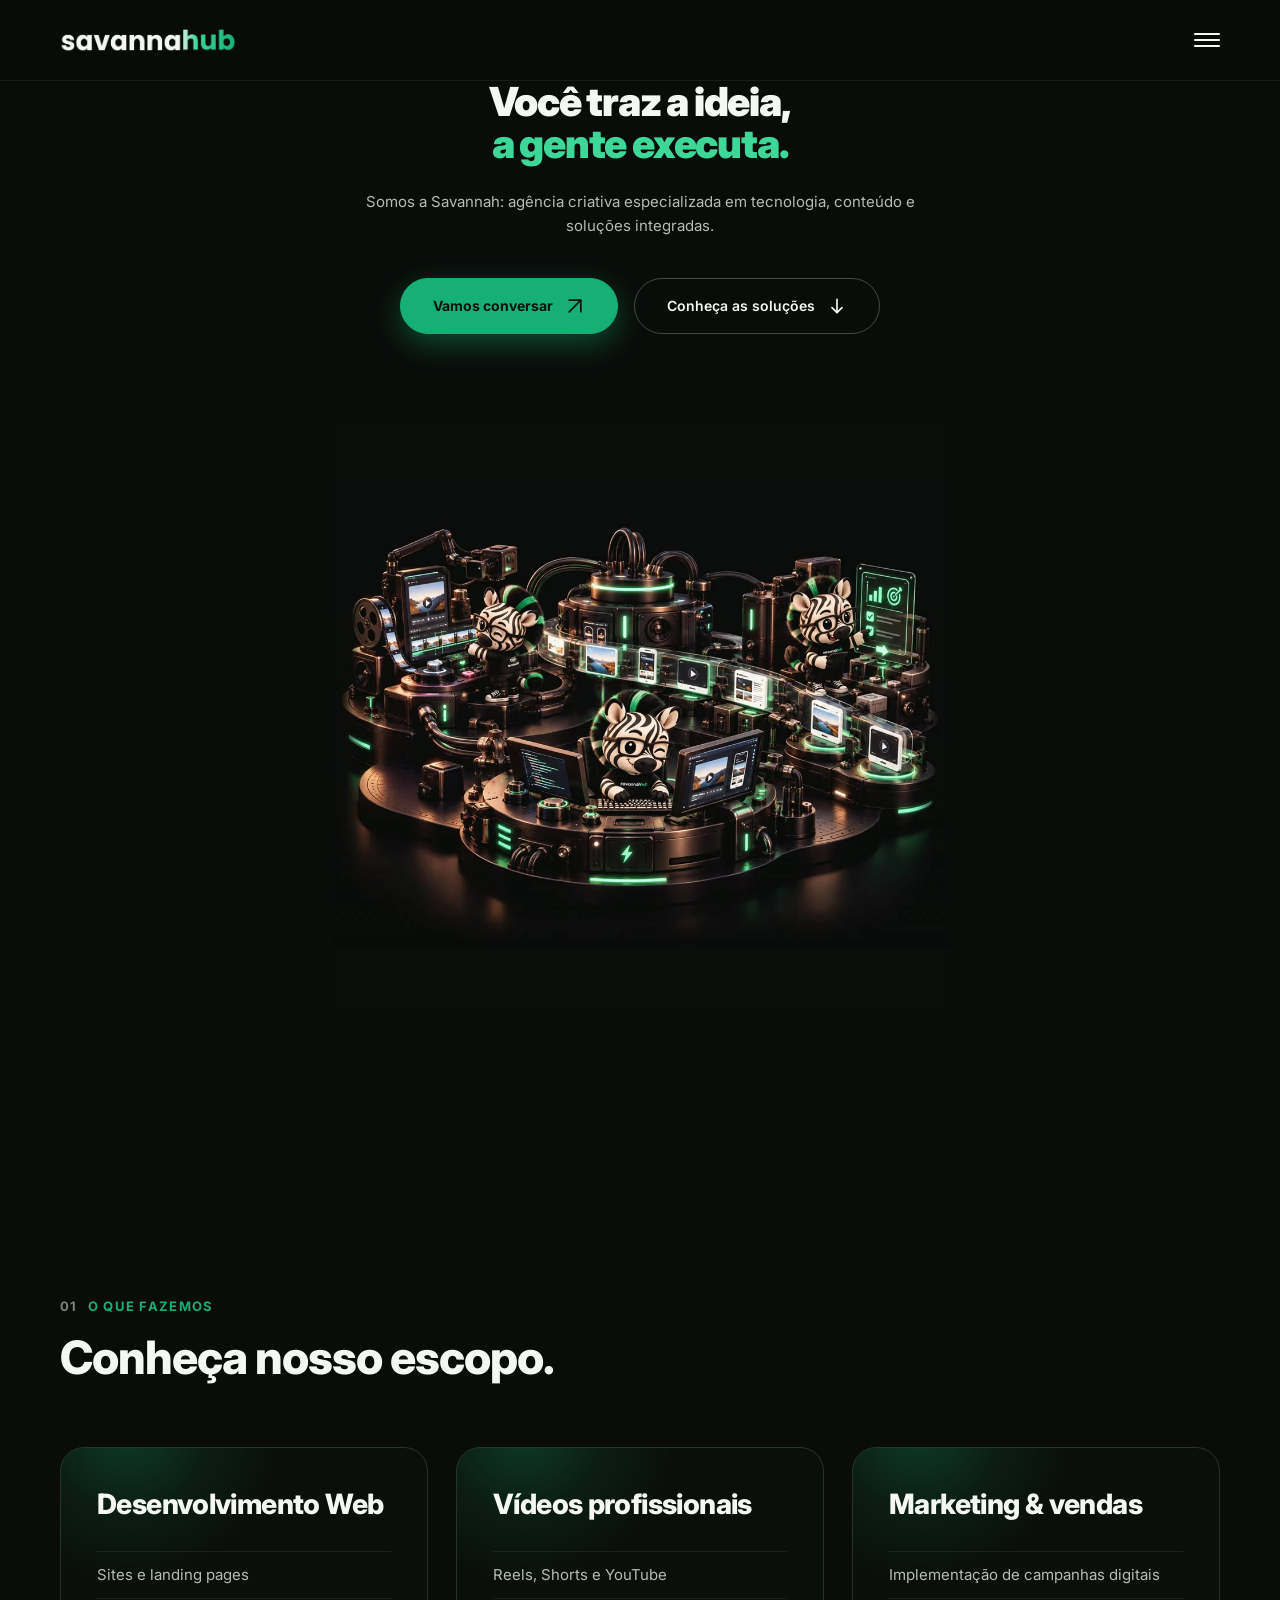
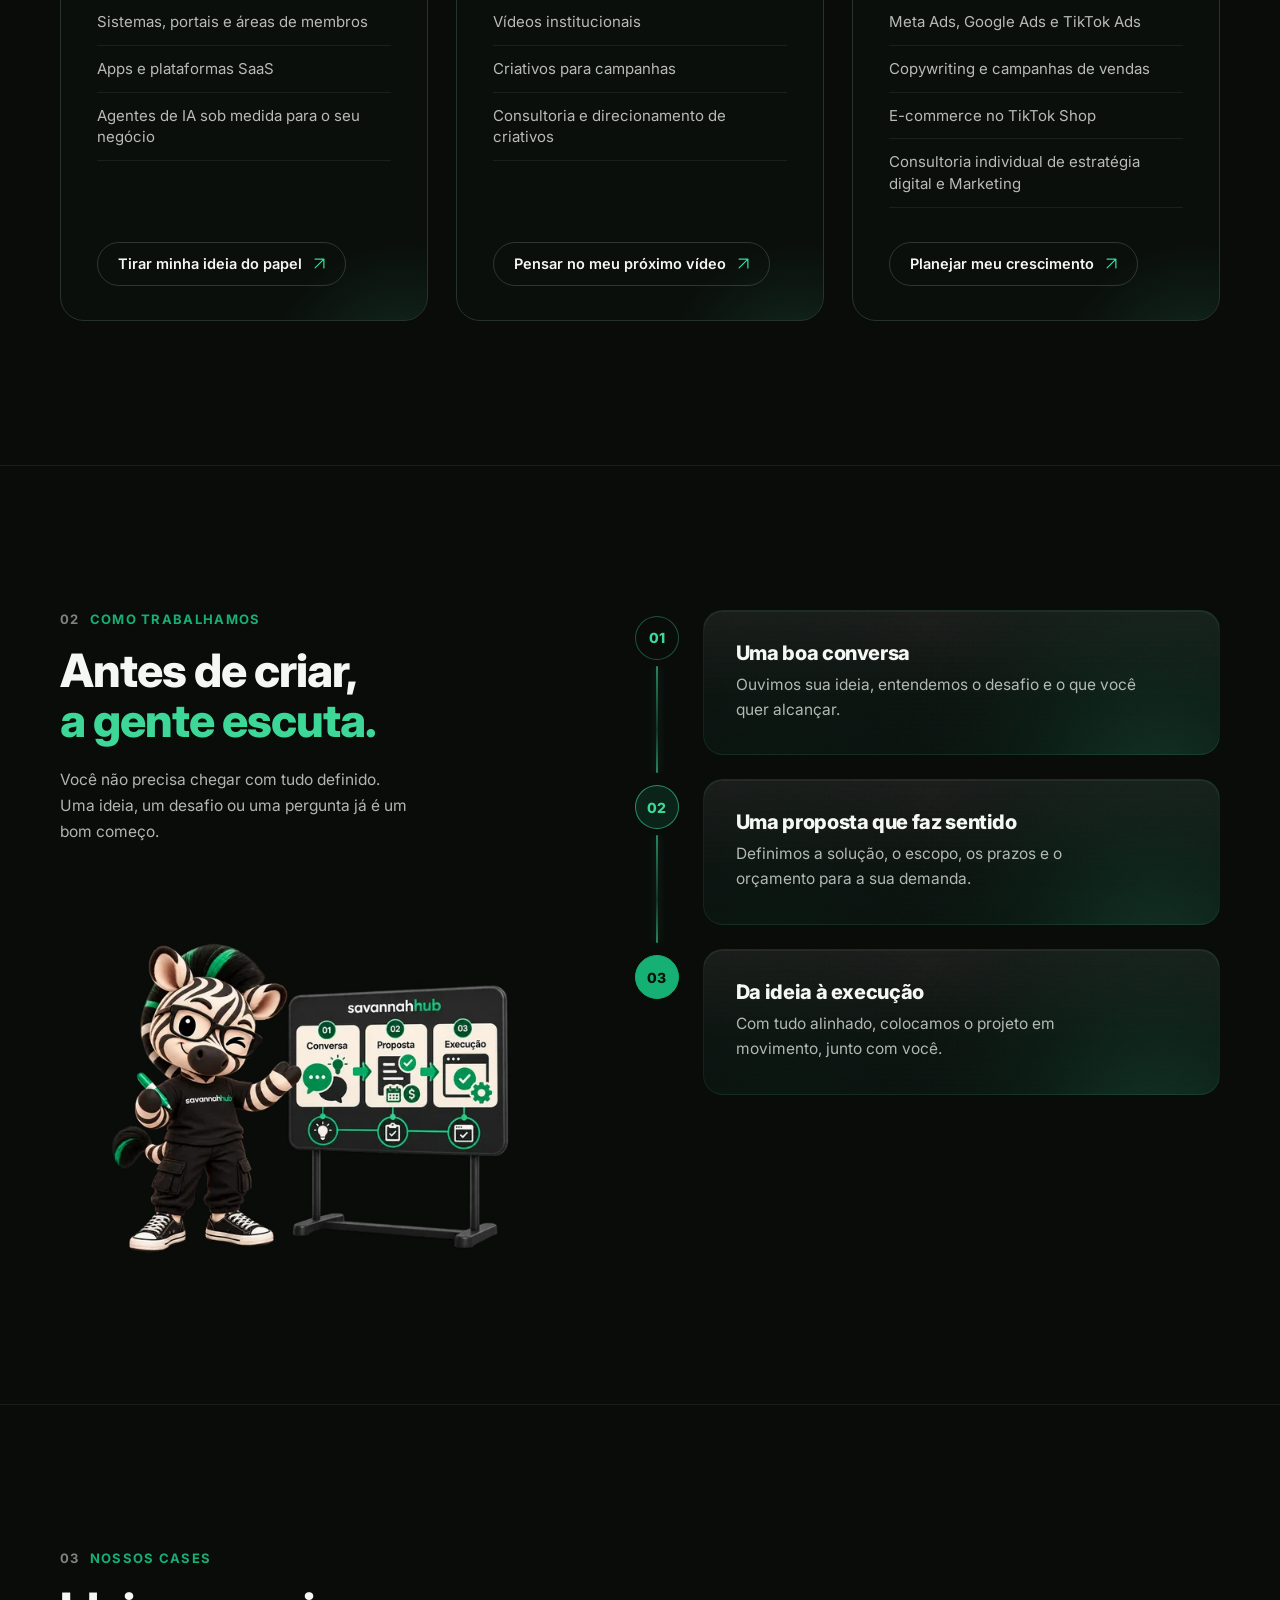
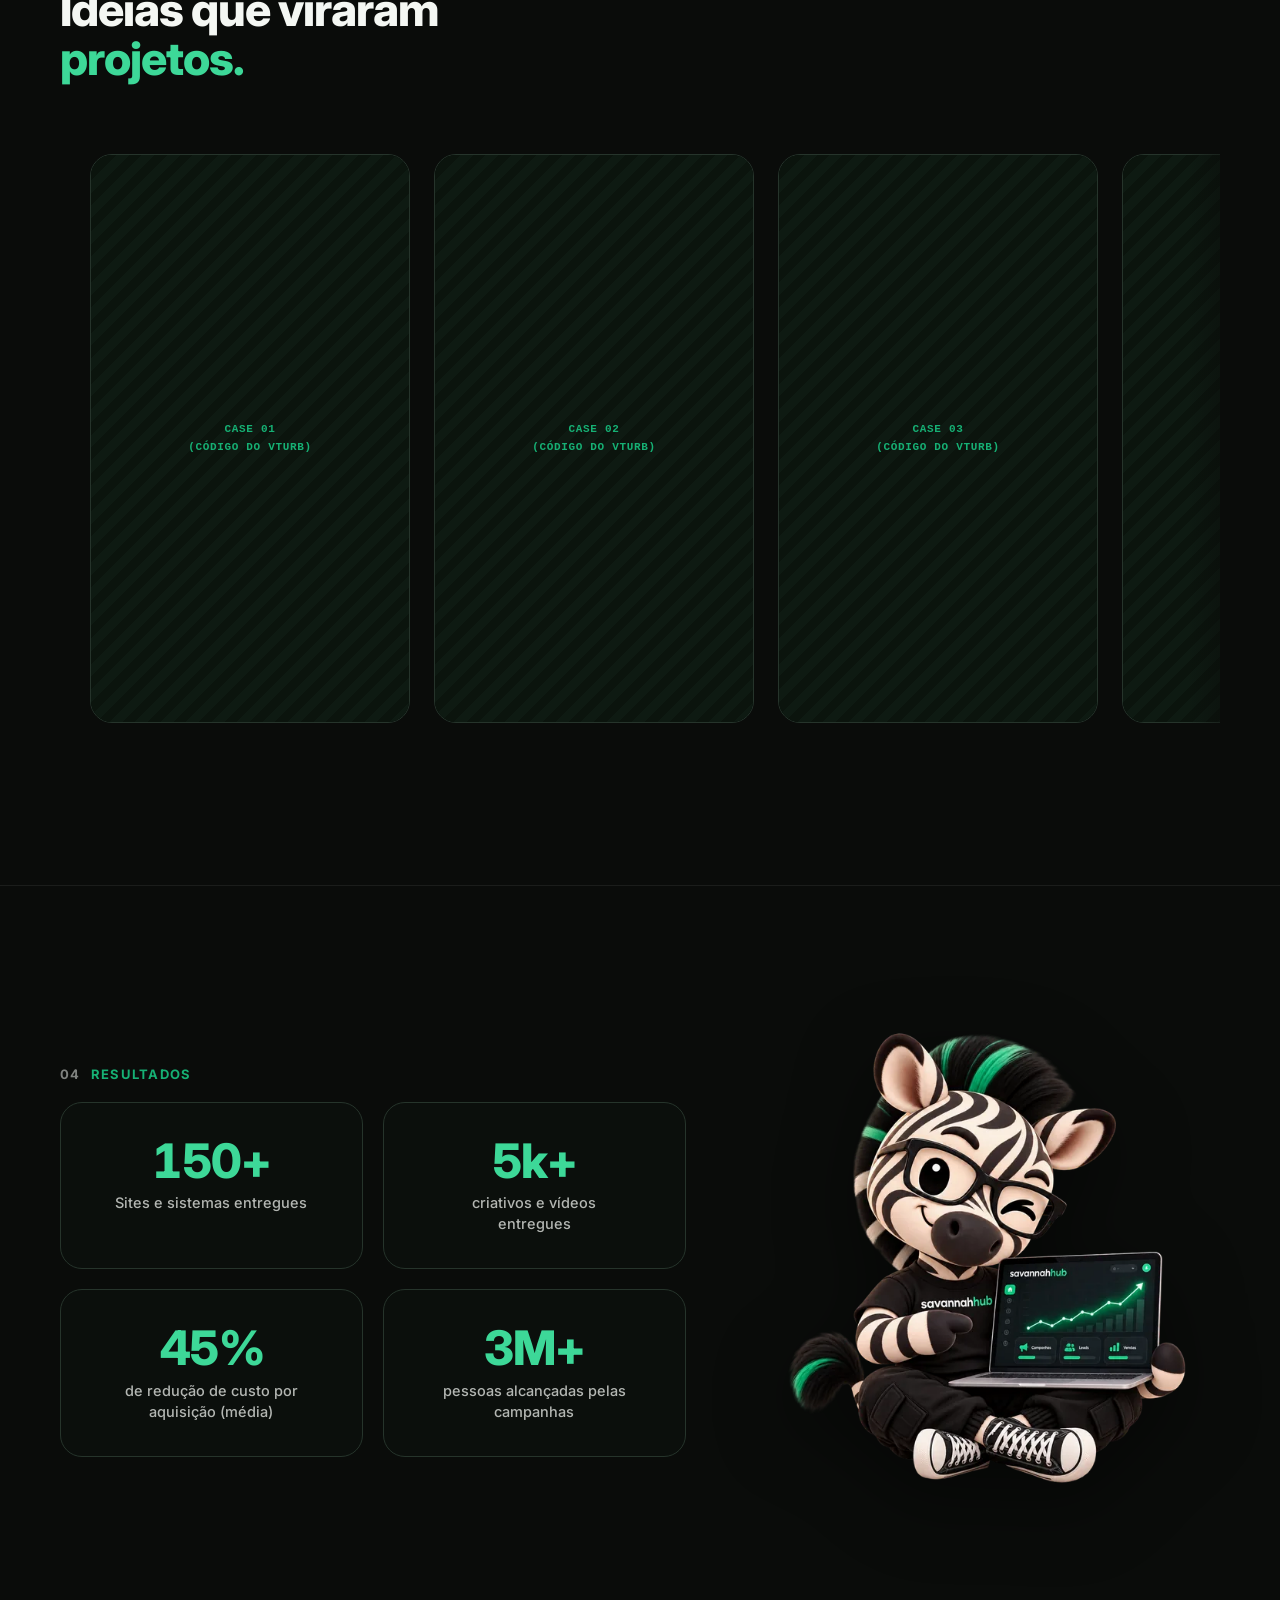
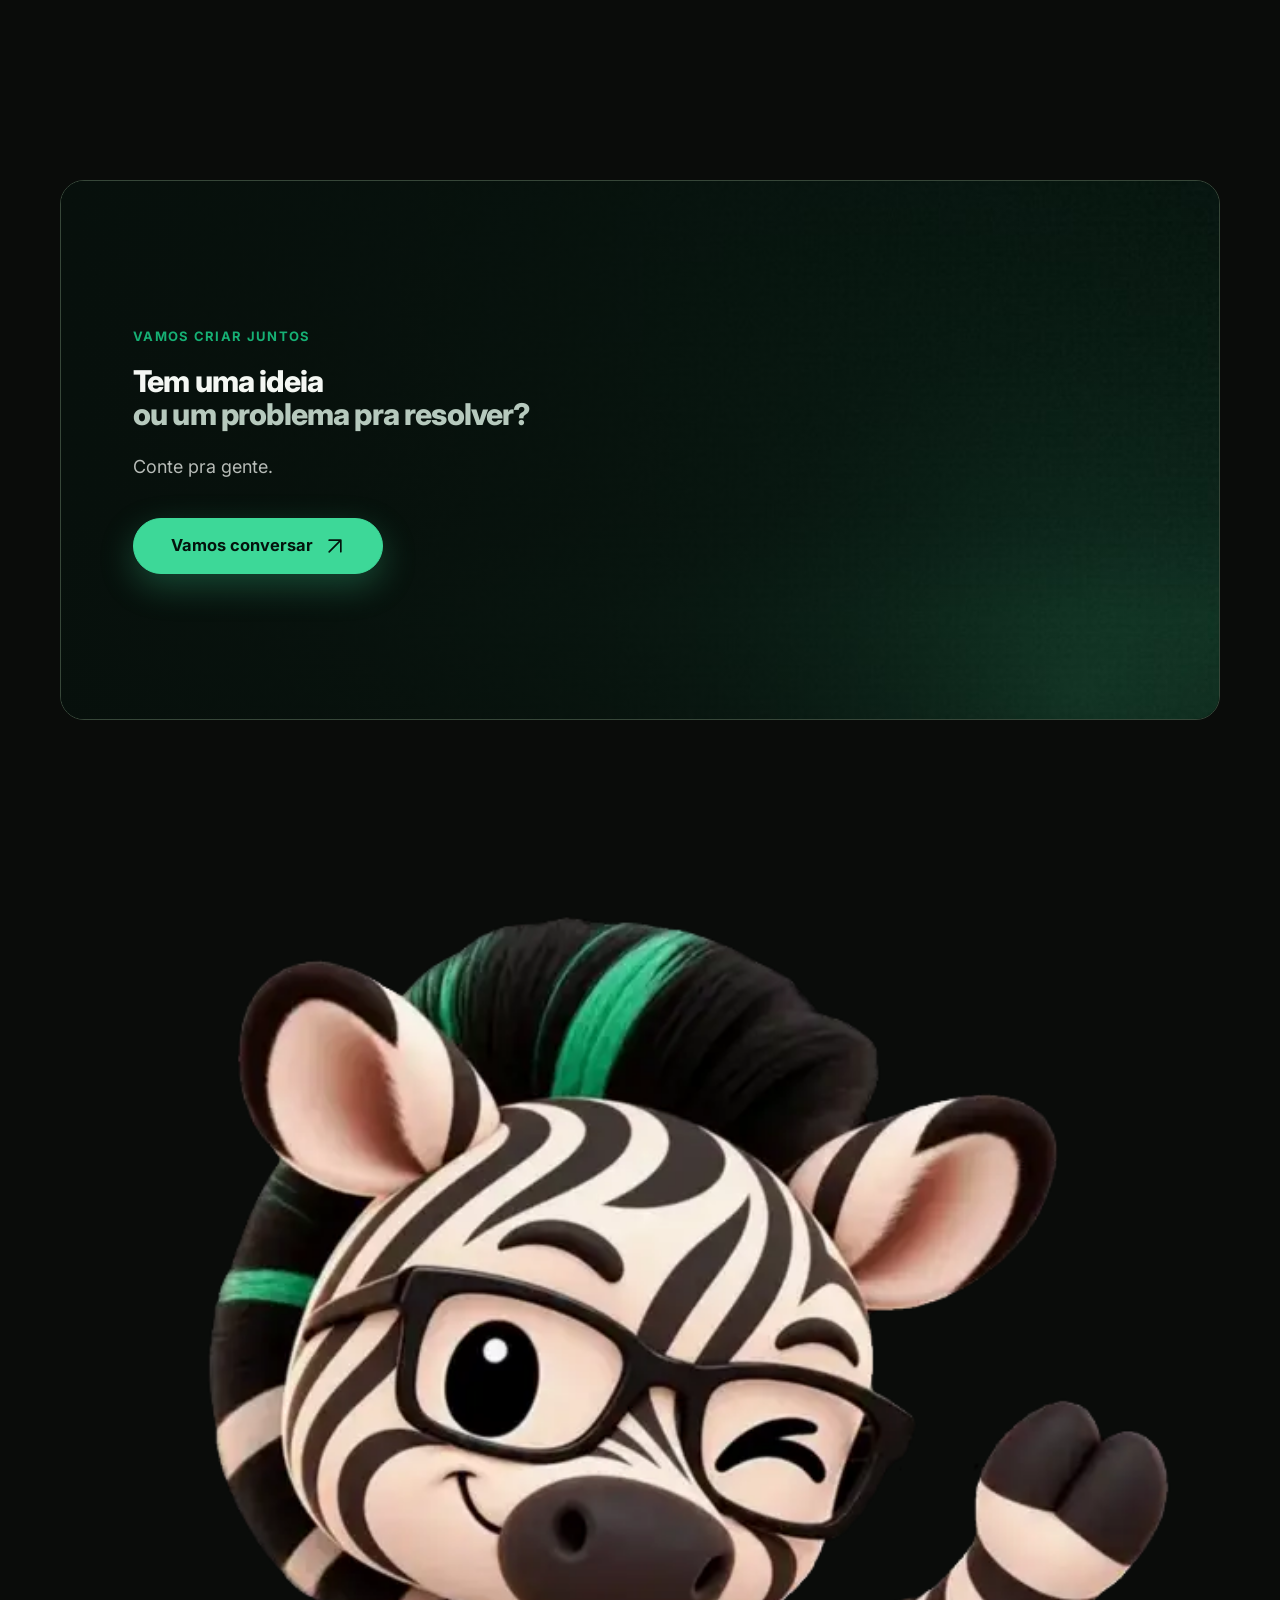
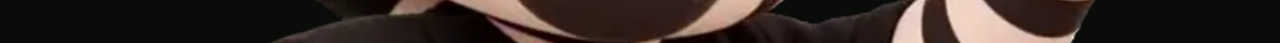
==== index.html @ 0219273f "1st commit" ====
<!doctype html>
<html lang="pt-BR">
  <head>
    <meta charset="UTF-8" />
    <meta name="viewport" content="width=device-width, initial-scale=1" />
    <meta name="theme-color" content="#0a0c0a" />
    <meta name="color-scheme" content="dark" />
    <meta name="description" content="Você traz a ideia, a gente executa. A Savannah Hub é uma agência criativa especializada em tecnologia, conteúdo e soluções integradas: sites, sistemas, SaaS, vídeos profissionais e marketing." />
    <link rel="canonical" href="https://savannah.ag/" />
    <meta property="og:type" content="website" />
    <meta property="og:locale" content="pt_BR" />
    <meta property="og:site_name" content="Savannah Hub" />
    <meta property="og:url" content="https://savannah.ag/" />
    <meta property="og:title" content="Savannah Hub — Tecnologia, Criatividade & Estratégia" />
    <meta property="og:description" content="Você traz a ideia, a gente executa. Sites, sistemas, SaaS, vídeos profissionais e marketing." />
    <meta property="og:image" content="https://savannah.ag/assets/og-share.jpg" />
    <meta property="og:image:width" content="1200" />
    <meta property="og:image:height" content="630" />
    <meta property="og:image:alt" content="Zé, o mascote da Savannah Hub, no estúdio entre telas de código, vídeo e marketing" />
    <meta name="twitter:card" content="summary_large_image" />
    <meta name="twitter:title" content="Savannah Hub — Tecnologia, Criatividade & Estratégia" />
    <meta name="twitter:description" content="Você traz a ideia, a gente executa. Sites, sistemas, SaaS, vídeos profissionais e marketing." />
    <meta name="twitter:image" content="https://savannah.ag/assets/og-share.jpg" />
    <title>Savannah Hub — Tecnologia, Criatividade & Estratégia</title>
    <link rel="icon" type="image/png" sizes="32x32" href="assets/favicon-32.png" />
    <link rel="icon" type="image/svg+xml" href="assets/favicon.svg" />
    <link rel="apple-touch-icon" sizes="180x180" href="assets/apple-touch-icon.png" />
    <link rel="preconnect" href="https://fonts.googleapis.com" />
    <link rel="preconnect" href="https://fonts.gstatic.com" crossorigin />
    <link href="https://fonts.googleapis.com/css2?family=Inter:wght@400;500;600;700;800;900&display=swap" rel="stylesheet" />
    <link rel="stylesheet" href="styles.css" />
    <script src="config.js" defer></script>
    <script src="script.js" defer></script>
    <script type="application/ld+json">
      {
        "@context": "https://schema.org",
        "@type": "Organization",
        "name": "Savannah Hub",
        "url": "https://savannah.ag/",
        "logo": "https://savannah.ag/assets/logo-savannahub.png",
        "image": "https://savannah.ag/assets/og-share.jpg",
        "description": "Agência criativa especializada em tecnologia, conteúdo e soluções integradas: sites, sistemas, SaaS, vídeos profissionais e marketing.",
        "telephone": "+5511958054512",
        "areaServed": "BR",
        "sameAs": ["https://www.instagram.com/hub.savannah/"],
        "contactPoint": {
          "@type": "ContactPoint",
          "contactType": "sales",
          "telephone": "+5511958054512",
          "url": "https://wa.me/5511958054512",
          "availableLanguage": "Portuguese"
        }
      }
    </script>
  </head>
  <body>
    <a class="skip-link" href="#conteudo">Pular para o conteúdo</a>

    <svg class="svg-library" xmlns="http://www.w3.org/2000/svg" aria-hidden="true">
      <symbol id="arrow-up-right" viewBox="0 0 24 24"><path d="M5 19 19 5M5 5h14v14"></path></symbol>
      <symbol id="arrow-right" viewBox="0 0 24 24"><path d="M4 12h16m-6-6 6 6-6 6"></path></symbol>
      <symbol id="arrow-down" viewBox="0 0 24 24"><path d="M12 4v16m-6-6 6 6 6-6"></path></symbol>
    </svg>

    <header class="header" id="inicio">
      <div class="container header-inner">
        <a href="#inicio" class="brand" aria-label="Savannah Hub, início">
          <img src="assets/logo-savannahub.png" width="1597" height="212" alt="Savannah Hub">
        </a>
        <button class="menu-toggle" type="button" aria-expanded="false" aria-controls="menu" aria-label="Abrir menu">
          <span class="menu-toggle-bars" aria-hidden="true"><span></span><span></span><span></span></span>
        </button>
      </div>
      <div class="menu" id="menu">
        <nav class="container menu-nav" aria-label="Navegação principal">
          <div class="menu-panel">
            <a class="menu-link" href="#solucoes">O que fazemos</a>
            <a class="menu-link" href="#processo">Como trabalhamos</a>
            <a class="menu-link" href="#cases">Cases &amp; clientes</a>
            <a class="menu-link" href="#numeros">Resultados</a>
            <a class="menu-link" href="#contato">Contato</a>
          </div>
        </nav>
      </div>
    </header>

    <main id="conteudo" tabindex="-1">
      <section class="hero" aria-labelledby="hero-title">
        <div class="hero-copy">
          <h1 id="hero-title">Você traz a ideia,<br><span>a gente executa.</span></h1>
          <p class="hero-description"><span>Somos a Savannah:</span> agência criativa especializada em tecnologia, conteúdo e soluções integradas.</p>
          <div class="hero-actions">
            <a class="button button-primary" data-whatsapp="" href="https://wa.me/5511958054512?text=Opa!%20Quero%20conversar%20sobre%20uma%20ideia%20ou%20desafio%20para%20o%20meu%20projeto." target="_blank" rel="noopener noreferrer">Vamos conversar <svg class="icon" aria-hidden="true"><use href="#arrow-up-right"></use></svg></a>
            <a class="button button-outline" href="#solucoes">Conheça as soluções <svg class="icon" aria-hidden="true"><use href="#arrow-down"></use></svg></a>
          </div>
        </div>
        <div class="hero-media ze-tech" data-assets="assets/ze-tech/">
          <video autoplay muted loop playsinline preload="none" width="1080" height="1080" poster="assets/ze-tech/poster-mobile.jpg" aria-label="Zé trabalhando com desenvolvimento, edição de vídeos e estratégia comercial no estúdio Savannah Hub"></video>
        </div>
      </section>

      <section class="section section--card" id="solucoes" aria-labelledby="solutions-title">
        <div class="container">
          <div class="section-heading">
            <div>
              <p class="eyebrow section-label"><span>01</span> O que fazemos</p>
              <h2 id="solutions-title">Conheça nosso escopo.</h2>
            </div>
          </div>
          <div class="service-grid">
            <article class="service" aria-labelledby="web-title">
              <div class="service-copy">
                <h3 id="web-title">Desenvolvimento Web</h3>
                <ul class="service-details"><li>Sites e landing pages</li><li>Sistemas, portais e áreas de membros</li><li>Apps e plataformas SaaS</li><li>Agentes de IA sob medida para o seu negócio</li></ul>
                <a class="service-link" data-whatsapp="" data-service="tecnologia" href="https://wa.me/5511958054512?text=Opa!%20Quero%20conversar%20sobre%20um%20site%2C%20sistema%20ou%20SaaS.%20Gostaria%20de%20entender%20as%20possibilidades%20para%20o%20meu%20projeto." target="_blank" rel="noopener noreferrer">Tirar minha ideia do papel <svg class="icon small-icon" aria-hidden="true"><use href="#arrow-up-right"></use></svg></a>
              </div>
            </article>
            <article class="service" aria-labelledby="video-title">
              <div class="service-copy">
                <h3 id="video-title">Vídeos profissionais</h3>
                <ul class="service-details"><li>Reels, Shorts e YouTube</li><li>Vídeos institucionais</li><li>Criativos para campanhas</li><li>Consultoria e direcionamento de criativos</li></ul>
                <a class="service-link" data-whatsapp="" data-service="video" href="https://wa.me/5511958054512?text=Opa!%20Quero%20conversar%20sobre%20um%20projeto%20de%20v%C3%ADdeo.%20Gostaria%20de%20contar%20minha%20ideia%20e%20entender%20as%20possibilidades." target="_blank" rel="noopener noreferrer">Pensar no meu próximo vídeo <svg class="icon small-icon" aria-hidden="true"><use href="#arrow-up-right"></use></svg></a>
              </div>
            </article>
            <article class="service" aria-labelledby="marketing-title">
              <div class="service-copy">
                <h3 id="marketing-title">Marketing &amp; vendas</h3>
                <ul class="service-details"><li>Implementação de campanhas digitais</li><li>Meta Ads, Google Ads e TikTok Ads</li><li>Copywriting e campanhas de vendas</li><li>E-commerce no TikTok Shop</li><li>Consultoria individual de estratégia digital e Marketing</li></ul>
                <a class="service-link" data-whatsapp="" data-service="marketing" href="https://wa.me/5511958054512?text=Opa!%20Quero%20conversar%20sobre%20marketing%20e%20tr%C3%A1fego%20pago%20para%20o%20meu%20projeto.%20Podemos%20pensar%20nos%20pr%C3%B3ximos%20passos%3F" target="_blank" rel="noopener noreferrer">Planejar meu crescimento <svg class="icon small-icon" aria-hidden="true"><use href="#arrow-up-right"></use></svg></a>
              </div>
            </article>
          </div>
        </div>
      </section>

      <section class="section section--line" id="processo" aria-labelledby="process-title">
        <div class="container process">
          <div class="process-intro">
            <p class="eyebrow section-label"><span>02</span> Como trabalhamos</p>
            <h2 id="process-title">Antes de criar,<br><span>a gente escuta.</span></h2>
            <p>Você não precisa chegar com tudo definido. Uma ideia, um desafio ou uma pergunta já é um bom começo.</p>
          </div>
          <ol class="process-list">
            <li>
              <div class="step-rail"><span class="step-number" aria-hidden="true">01</span><span class="step-line" aria-hidden="true"><i class="step-spark"></i></span></div>
              <div class="step-card" data-step="01"><h3>Uma boa conversa</h3><p>Ouvimos sua ideia, entendemos o desafio e o que você quer alcançar.</p></div>
            </li>
            <li>
              <div class="step-rail"><span class="step-number" aria-hidden="true">02</span><span class="step-line" aria-hidden="true"><i class="step-spark"></i></span></div>
              <div class="step-card" data-step="02"><h3>Uma proposta que faz sentido</h3><p>Definimos a solução, o escopo, os prazos e o orçamento para a sua demanda.</p></div>
            </li>
            <li>
              <div class="step-rail"><span class="step-number" aria-hidden="true">03</span></div>
              <div class="step-card" data-step="03"><h3>Da ideia à execução</h3><p>Com tudo alinhado, colocamos o projeto em movimento, junto com você.</p></div>
            </li>
          </ol>
          <div class="process-mascot"><img src="assets/ze-processo.webp" width="600" height="400" alt="Zé, o mascote da Savannah Hub, apresentando os três passos: conversa, proposta e execução" loading="lazy" decoding="async"></div>
        </div>
      </section>

      <section class="section section--line cases" id="cases" aria-labelledby="cases-title">
        <div class="container">
          <div class="section-heading">
            <div>
              <p class="eyebrow section-label"><span>03</span> NOSSOS CASES</p>
              <h2 id="cases-title">Ideias que viraram<br><span>projetos.</span></h2>
            </div>
          </div>
        </div>
        <div class="container cases-viewport">
          <ul class="cases-track" role="list" aria-label="Cases em vídeo">
            <li class="case"><div class="case-media"><div class="case-placeholder">Case 01<br>(código do VTurb)</div></div></li>
            <li class="case"><div class="case-media"><div class="case-placeholder">Case 02<br>(código do VTurb)</div></div></li>
            <li class="case"><div class="case-media"><div class="case-placeholder">Case 03<br>(código do VTurb)</div></div></li>
            <li class="case"><div class="case-media"><div class="case-placeholder">Case 04<br>(código do VTurb)</div></div></li>
            <li class="case"><div class="case-media"><div class="case-placeholder">Case 05<br>(código do VTurb)</div></div></li>
            <li class="case"><div class="case-media"><div class="case-placeholder">Case 06<br>(código do VTurb)</div></div></li>
          </ul>
        </div>
      </section>

      <section class="section section--line" id="numeros" aria-labelledby="numbers-title">
        <div class="container numbers-layout">
          <div class="numbers-copy">
          <p class="eyebrow section-label" id="numbers-title"><span>04</span> RESULTADOS</p>
          <ul class="stats" role="list">
            <li class="stat"><strong class="stat-value">150+</strong><span class="stat-label">Sites e sistemas entregues</span></li><li class="stat"><strong class="stat-value">5k+</strong><span class="stat-label">criativos e vídeos entregues</span></li>
            <li class="stat"><strong class="stat-value">45%</strong><span class="stat-label">de redução de custo por aquisição (média)</span></li>
            <li class="stat"><strong class="stat-value">3M+</strong><span class="stat-label">pessoas alcançadas pelas campanhas</span></li>
          </ul>
          </div>
          <div class="numbers-mascot" aria-hidden="true"><img src="assets/mascote-resultados.webp" width="600" height="600" alt="" loading="lazy" decoding="async"></div>
        </div>
      </section>

      <section class="contact" id="contato" aria-labelledby="contact-title">
        <div class="container">
          <div class="contact-panel">
            <picture class="contact-landscape" aria-hidden="true">
              <source media="(max-width: 759px)" srcset="assets/contact-haze-small.jpg">
              <img src="assets/contact-haze.jpg" width="1600" height="533" alt="" loading="lazy" decoding="async">
            </picture>
            <div class="contact-shade" aria-hidden="true"></div>
            <div class="contact-copy">
              <p class="eyebrow">Vamos criar juntos</p>
              <h2 id="contact-title">Tem uma ideia<br><span>ou um problema pra resolver?</span></h2>
              <p class="contact-intro">Conte pra gente.</p>
              <a class="button button-primary" data-whatsapp="" href="https://wa.me/5511958054512?text=Opa!%20Quero%20conversar%20sobre%20uma%20ideia%20ou%20desafio%20para%20o%20meu%20projeto." target="_blank" rel="noopener noreferrer">Vamos conversar <svg class="icon" aria-hidden="true"><use href="#arrow-up-right"></use></svg></a>
            </div>
          </div>
        </div>
      </section>
    </main>

    <footer class="footer">
      <div class="footer-mascot" aria-hidden="true">
        <picture>
          <source media="(prefers-reduced-motion: reduce) and (min-width: 768px)" srcset="assets/ze-balcao-desktop.webp" width="1440" height="600">
          <source media="(prefers-reduced-motion: reduce)" srcset="assets/ze-balcao-mobile.webp" width="720" height="600">
          <source media="(min-width: 768px)" srcset="assets/ze-balcao-desktop-animado.webp" width="1440" height="600">
          <img src="assets/ze-balcao-mobile-animado.webp" width="720" height="600" alt="" loading="lazy" decoding="async">
        </picture>
      </div>

      <div class="footer-top">
        <div>
          <a href="#inicio" class="brand footer-brand" aria-label="Savannah Hub, voltar ao início"><img src="assets/logo-savannahub-preta.svg" width="1510" height="180" alt="Savannah Hub" loading="lazy"></a>
          <p>Boas ideias merecem acontecer.</p>
        </div>
        <a class="back-to-top" href="#inicio">Voltar ao topo <svg class="icon small-icon" aria-hidden="true"><use href="#arrow-up-right"></use></svg></a>
      </div>
      <div class="footer-bottom"><small>© <span id="year">2026</span> Savannah Hub</small></div>
    </footer>

    <div class="mobile-contact" aria-hidden="true"><a class="button button-primary" data-whatsapp="" href="https://wa.me/5511958054512?text=Opa!%20Quero%20conversar%20sobre%20uma%20ideia%20ou%20desafio%20para%20o%20meu%20projeto." target="_blank" rel="noopener noreferrer" tabindex="-1">Vamos conversar <svg class="icon" aria-hidden="true"><use href="#arrow-up-right"></use></svg></a></div>
  </body>
</html>
---- styles.css ----
/* Savannah Hub — sistema mobile-first.
   3 níveis de espaço: entre seções (--sec) › entre blocos (--gap-head) › dentro dos cards (--pad-card).
   Tipografia fluida (clamp) para escalar sem saltos. */
:root{color-scheme:dark;
  --bg:#0A0C0A;--card:#0B0F0C;--green:#16B074;--mint:#3DD898;--deep:#0B6A46;--ink:#04130C;--white:#F4F7F3;
  --t86:rgba(244,247,243,.86);--t74:rgba(244,247,243,.74);--t72:rgba(244,247,243,.72);--t50:rgba(244,247,243,.5);
  --line:rgba(244,247,243,.07);--border:#26342b;
  --font:'Inter',system-ui,-apple-system,sans-serif;
  --gutter:22px;--sec:88px;--gap-head:44px;--pad-card:30px 26px 28px;
  --fs-h2:clamp(29px,1.9vw + 22px,46px);
  --fs-h3:clamp(22px,.4vw + 20px,25px)}
*{box-sizing:border-box}
html{scroll-behavior:smooth;-webkit-text-size-adjust:100%}
body{margin:0;background:var(--bg);color:var(--white);font:400 16px/1.65 var(--font);-webkit-font-smoothing:antialiased;text-rendering:optimizeLegibility}
a{color:inherit;text-decoration:none;-webkit-tap-highlight-color:transparent}
a:focus-visible{outline:2px solid var(--mint);outline-offset:4px;border-radius:999px}
img{display:block;max-width:100%;height:auto}
svg{display:block}
h1,h2,h3,p{margin:0}
h1,h2,h3{text-wrap:balance}
p{text-wrap:pretty}
main:focus{outline:0}
section[id]{scroll-margin-top:84px}
::selection{background:var(--mint);color:var(--ink)}
.container{width:100%;max-width:1240px;margin-inline:auto;padding-inline:var(--gutter)}
.svg-library{position:absolute;width:0;height:0;overflow:hidden;pointer-events:none}
.icon{width:18px;height:18px;fill:none;stroke:currentColor;stroke-width:2;stroke-linecap:round;stroke-linejoin:round;flex-shrink:0}
.small-icon{width:16px;height:16px}
/* Link de pular — fora da tela até receber foco pelo teclado */
.skip-link{position:fixed;top:12px;left:12px;z-index:30;padding:12px 20px;border-radius:999px;background:var(--green);color:var(--ink);font-weight:700;transform:translateY(-200%)}
.skip-link:focus{transform:translateY(0)}

@keyframes savSpark{0%{top:0;opacity:0}4%{opacity:1}30%{opacity:1}34%{top:100%;opacity:0}100%{top:100%;opacity:0}}
@keyframes savRing{0%{box-shadow:0 0 0 0 rgba(61,216,152,.55),0 8px 22px rgba(22,176,116,.35)}70%,100%{box-shadow:0 0 0 14px rgba(61,216,152,0),0 8px 22px rgba(22,176,116,.35)}}
@keyframes savDriftA{0%,100%{transform:translate3d(-14%,-10%,0) scale(1)}50%{transform:translate3d(34%,26%,0) scale(1.22)}}
@keyframes savDriftB{0%,100%{transform:translate3d(12%,16%,0) scale(1.08)}50%{transform:translate3d(-30%,-24%,0) scale(.86)}}

/* Botões — pílula */
.button{display:inline-flex;align-items:center;justify-content:center;gap:11px;min-height:54px;padding:15px 26px;border:1.5px solid transparent;border-radius:999px;font-size:16px;font-weight:700;line-height:1.2;transition:transform .2s,background .2s,border-color .2s,box-shadow .2s,color .2s}
.button .icon{transition:transform .2s}
.button:hover .icon{transform:translate(2px,-2px)}
.button-primary{background:var(--green);border-color:var(--green);color:var(--ink);box-shadow:0 10px 30px rgba(22,176,116,.38)}
.button-primary:hover{background:var(--mint);border-color:var(--mint);transform:translateY(-2px);box-shadow:0 14px 40px rgba(22,176,116,.5)}
.button-outline{background:transparent;border-color:rgba(244,247,243,.25);color:var(--white);font-weight:600}
.button-outline:hover{border-color:rgba(61,216,152,.6);background:rgba(22,176,116,.08);transform:translateY(-2px)}

/* Eyebrow */
.eyebrow{display:flex;align-items:center;gap:10px;color:var(--green);font-size:12.5px;font-weight:700;letter-spacing:.1em;text-transform:uppercase;line-height:1.4}
.section-label{margin-bottom:16px}
.section-label>span{color:var(--t50)}

/* Header — logo + menu hambúrguer (todas as telas) */
.header{position:sticky;top:0;z-index:20;background:rgba(10,12,10,.82);border-bottom:1px solid var(--line);backdrop-filter:blur(16px);-webkit-backdrop-filter:blur(16px);transition:background .3s}
.header.is-open{background:rgba(10,12,10,.97)}
.header-inner{display:flex;align-items:center;justify-content:space-between;gap:12px;min-height:64px;padding-block:12px}
.brand{display:block;width:132px;flex-shrink:0}
.menu-toggle{display:grid;place-items:center;width:44px;height:44px;margin-right:-9px;padding:0;background:none;border:0;border-radius:12px;color:var(--white);cursor:pointer;transition:background .2s}
.menu-toggle:hover{background:rgba(244,247,243,.06)}
.menu-toggle:focus-visible{outline:2px solid var(--mint);outline-offset:2px}
.menu-toggle-bars{position:relative;display:block;width:26px;height:20px}
.menu-toggle-bars span{position:absolute;left:0;width:26px;height:2px;border-radius:2px;background:currentColor;transition:transform .3s ease,opacity .2s ease,top .3s ease}
.menu-toggle-bars span:nth-child(1){top:3px}
.menu-toggle-bars span:nth-child(2){top:9px}
.menu-toggle-bars span:nth-child(3){top:15px}
.header.is-open .menu-toggle-bars span:nth-child(1){top:9px;transform:rotate(45deg)}
.header.is-open .menu-toggle-bars span:nth-child(2){opacity:0}
.header.is-open .menu-toggle-bars span:nth-child(3){top:9px;transform:rotate(-45deg)}
.menu{display:grid;grid-template-rows:0fr;opacity:0;visibility:hidden;transition:grid-template-rows .35s ease,opacity .3s ease,visibility 0s .35s}
.header.is-open .menu{grid-template-rows:1fr;opacity:1;visibility:visible;transition:grid-template-rows .35s ease,opacity .3s ease,visibility 0s}
.menu-nav{min-height:0;overflow:hidden}
.menu-panel{display:flex;flex-direction:column;padding:4px 0 20px}
.menu-link{display:flex;align-items:center;min-height:52px;padding:0 2px;color:var(--t86);font-size:16px;font-weight:500;transition:color .2s}
.menu-link+.menu-link{border-top:1px solid rgba(244,247,243,.07)}
.menu-link:hover{color:var(--mint)}

/* Hero — o primeiro acontecimento: no celular o vídeo do Zé abre a página (1:1); no desktop ele vem abaixo do texto (16:9) */
.hero{position:relative;isolation:isolate;overflow:hidden;display:flex;flex-direction:column;align-items:center;padding:0 var(--gutter) 96px;text-align:center}
.hero-media{order:-1;position:relative;width:calc(100% + 2 * var(--gutter));margin:0 calc(-1 * var(--gutter)) 36px;aspect-ratio:1;background:var(--bg);overflow:hidden;line-height:0}
.hero-media video{display:block;width:100%;height:100%;object-fit:contain;background:var(--bg)}
.hero-media:after{content:"";position:absolute;inset:0;pointer-events:none;background:linear-gradient(to right,var(--bg),transparent 4%,transparent 96%,var(--bg)),linear-gradient(to bottom,var(--bg),transparent 4%,transparent 96%,var(--bg))}
.hero-copy{position:relative;width:100%;max-width:880px;margin-inline:auto}
/* Título: 40px a partir de 390px de largura; abaixo disso encolhe para não quebrar em 3 linhas */
h1{font-size:clamp(28px,16.67vw - 25px,40px);font-weight:900;line-height:1.06;letter-spacing:-.028em;margin-bottom:20px}
h1 span{color:var(--mint)}
.hero-description{font-size:15px;line-height:1.6;color:var(--t74);max-width:36ch;margin-inline:20px}
.hero-actions{display:flex;flex-direction:column;gap:12px;margin-top:32px;padding-inline:5px}
.hero-actions .button{width:100%;font-size:14px}

/* Seções */
.section{padding-block:var(--sec)}
.section--card{background:var(--bg)}
.section--line{border-top:1px solid var(--line)}
.section-heading{margin-bottom:var(--gap-head)}
h2{font-size:var(--fs-h2);font-weight:800;line-height:1.12;letter-spacing:-.022em}
h2 span{color:var(--mint)}

/* Cards de serviço — enxutos: título, lista com fios, ação em pílula */
.service-grid{display:grid;grid-template-columns:1fr;gap:20px}
.service{position:relative;isolation:isolate;overflow:hidden;display:flex;flex-direction:column;min-width:0;background:var(--card);border:1px solid var(--border);border-radius:22px;transition:border-color .3s,transform .3s}
/* Fundo vivo dos cards: duas luzes suaves em verde deslizam bem devagar atrás do conteúdo (só transform — leve na GPU; cada card com fase diferente) */
.service:before,.service:after{content:"";position:absolute;z-index:-1;pointer-events:none;border-radius:50%;aspect-ratio:1;will-change:transform}
.service:before{top:-38%;left:-26%;width:88%;background:radial-gradient(circle,rgba(22,176,116,.28),rgba(22,176,116,.09) 36%,transparent 68%);animation:savDriftA 22s ease-in-out infinite}
.service:after{right:-32%;bottom:-42%;width:78%;background:radial-gradient(circle,rgba(61,216,152,.18),rgba(61,216,152,.06) 38%,transparent 68%);animation:savDriftB 27s ease-in-out infinite}
.service:nth-child(2):before{animation-delay:-8s}.service:nth-child(2):after{animation-delay:-13s}
.service:nth-child(3):before{animation-delay:-15s}.service:nth-child(3):after{animation-delay:-21s}
.service:hover{border-color:#476553;transform:translateY(-4px)}
.service-copy{display:flex;flex-direction:column;flex:1;padding:var(--pad-card)}
h3{font-size:var(--fs-h3);font-weight:800;letter-spacing:-.022em;line-height:1.2}
.service-copy h3{font-size:28px}
.service-details{list-style:none;display:flex;flex-direction:column;padding:0;margin:28px 0 32px}
.service-details li{padding:11px 0;border-top:1px solid var(--line);font-size:14.5px;line-height:1.45;color:var(--t74)}
.service-details li:last-child{border-bottom:1px solid var(--line)}
.service-link{display:inline-flex;align-items:center;gap:10px;align-self:flex-start;margin-top:auto;min-height:42px;padding:9px 16px 9px 18px;border:1px solid rgba(244,247,243,.16);border-radius:999px;color:var(--white);font-size:14px;font-weight:600;line-height:1.2;transition:border-color .2s,background .2s}
.service-link .icon{width:15px;height:15px;color:var(--mint);transition:transform .2s}
.service-link:hover{border-color:rgba(61,216,152,.55);background:rgba(22,176,116,.08)}
.service-link:hover .icon{transform:translate(2px,-2px)}

/* Processo — intro + trilha */
.process{display:grid;grid-template-columns:1fr;gap:48px;align-items:start}
.process-intro>p:not(.eyebrow){font-size:15.54px;line-height:1.65;color:var(--t72);margin-top:20px;max-width:40ch}
/* Zé apresentando os 3 passos — no celular fecha a seção, depois dos passos; no desktop fica sob a intro, na coluna da esquerda */
.process-mascot{width:min(100%,420px);margin:0 auto}
.process-mascot img{display:block;width:100%;height:auto}
.process-list{list-style:none;margin:0;padding:0;display:flex;flex-direction:column}
.process-list li{display:grid;grid-template-columns:44px minmax(0,1fr);column-gap:18px;align-items:start;padding-bottom:20px}
.process-list li:last-child{padding-bottom:0}
.step-rail{position:relative;align-self:stretch;padding-top:6px}
.step-number{position:relative;z-index:1;display:grid;place-items:center;width:44px;height:44px;border-radius:50%;background:var(--bg);border:1px solid rgba(61,216,152,.35);color:var(--mint);font-size:14px;font-weight:800;letter-spacing:.02em;transition:background .3s,border-color .3s}
.process-list li:nth-child(2) .step-number{background:rgba(22,176,116,.14);border-color:rgba(61,216,152,.6)}
.process-list li:last-child .step-number{background:var(--green);border-color:var(--green);color:var(--ink);animation:savRing 2.8s ease-out infinite}
.step-line{position:absolute;left:21px;top:56px;bottom:-14px;width:2px;border-radius:2px;background:linear-gradient(180deg,rgba(61,216,152,.6),rgba(61,216,152,.2) 60%,rgba(61,216,152,.6));box-shadow:0 0 10px rgba(61,216,152,.3)}
.step-spark{position:absolute;left:-3px;top:0;width:8px;height:8px;margin-top:-4px;border-radius:50%;background:var(--mint);box-shadow:0 0 12px 2px rgba(61,216,152,.9);opacity:0;animation:savSpark 4.2s cubic-bezier(.4,0,.2,1) infinite}
.process-list li:nth-child(2) .step-spark{animation-delay:1.4s}
.step-card{position:relative;overflow:hidden;background:url(assets/step-haze.webp) center/cover no-repeat,linear-gradient(180deg,rgba(244,247,243,.03),rgba(244,247,243,.01));border:1px solid rgba(61,216,152,.1);box-shadow:inset 0 1px 0 rgba(244,247,243,.06);border-radius:18px;padding:26px 24px 28px;transition:border-color .3s,transform .3s,background-color .3s}
.process-list li:hover .step-card{border-color:rgba(61,216,152,.35);transform:translateX(4px);background-color:rgba(22,176,116,.06)}
.process-list li:hover .step-number{border-color:var(--mint);background:rgba(22,176,116,.18)}
.process-list li:last-child:hover .step-number{background:var(--mint)}
.process-list h3{font-size:18.5px;position:relative;letter-spacing:-.018em}
.process-list p{font-size:15px;line-height:1.6;color:var(--t72);margin-top:8px;position:relative;max-width:40ch}

/* Cases & clientes — carrossel de reels (VTurb) */
.cases-viewport{position:relative}
.cases-viewport:before,.cases-viewport:after{content:"";position:absolute;top:0;bottom:0;z-index:1;width:28px;pointer-events:none}
.cases-viewport:before{left:0;background:linear-gradient(90deg,var(--bg),transparent)}
.cases-viewport:after{right:0;background:linear-gradient(270deg,var(--bg),transparent)}
.cases-track{list-style:none;margin:0;padding:6px var(--gutter) 14px;display:flex;gap:14px;overflow-x:auto;overscroll-behavior-x:contain;scrollbar-width:none;-webkit-overflow-scrolling:touch;cursor:grab}
.cases-track::-webkit-scrollbar{display:none}
.cases-track:active{cursor:grabbing}
.cases-track.is-dragging{-webkit-user-select:none;user-select:none}
.case{position:relative;flex:none;width:min(78vw,300px);aspect-ratio:9/16;overflow:hidden;border-radius:20px;background:var(--card);border:1px solid var(--border);transition:border-color .3s,transform .3s}
.case:hover{border-color:#476553;transform:translateY(-4px)}
.case-media{position:absolute;inset:0;background:#07100c}
.case-media iframe,.case-media video{display:block;width:100%;height:100%;border:0}
.case-placeholder{position:absolute;inset:0;display:grid;place-items:center;padding:24px;text-align:center;font:600 11px/1.6 ui-monospace,SFMono-Regular,Menlo,monospace;letter-spacing:.06em;text-transform:uppercase;color:var(--green);background:repeating-linear-gradient(135deg,#0e1a12 0 9px,#0b140d 9px 18px)}

/* Resultados — números em grade 2×2 + mascote */
.numbers-layout{display:grid;grid-template-columns:1fr;gap:36px;align-items:end}
.stats{list-style:none;margin:0;padding:0;display:grid;grid-template-columns:repeat(2,minmax(0,1fr));gap:12px}
.stat{display:flex;flex-direction:column;align-items:center;gap:8px;text-align:center;padding:24px 14px;background:var(--card);border:1px solid var(--border);border-radius:20px;transition:border-color .3s,transform .3s}
.stat:hover{border-color:#476553;transform:translateY(-4px)}
.stat-value{font-size:clamp(32px,2vw + 22px,56px);font-weight:800;line-height:1;letter-spacing:-.03em;color:var(--mint);font-variant-numeric:tabular-nums}
.stat-label{font-size:13px;font-weight:500;line-height:1.45;color:var(--t72);max-width:22ch}
.numbers-mascot{justify-self:center;width:min(78%,340px)}
.numbers-mascot img{display:block;width:100%;height:auto;filter:drop-shadow(0 24px 40px rgba(0,0,0,.45))}

/* Contato — painel com borda e paisagem abstrata */
.contact{padding-block:var(--sec) calc(var(--sec) - 24px)}
.contact-panel{position:relative;isolation:isolate;overflow:hidden;display:flex;align-items:center;border:1px solid #374739;border-radius:20px;background:#07100c}
.contact-landscape{position:absolute;z-index:-3;inset:0;pointer-events:none}
.contact-landscape img{width:100%;height:100%;object-fit:cover;object-position:65% bottom}
.contact-shade{position:absolute;z-index:-2;inset:0;pointer-events:none;background:linear-gradient(180deg,rgba(7,17,12,.97) 0%,rgba(9,19,11,.92) 48%,rgba(10,19,12,.6) 76%,rgba(10,19,12,.18) 100%)}
.contact-copy{position:relative;width:100%;max-width:620px;padding:44px 28px 48px;text-align:left}
.contact .eyebrow{margin-bottom:20px}
.contact h2{font-size:30px;font-weight:800;line-height:1.1;letter-spacing:-.028em}
.contact h2 span{color:#b6c9bd}
.contact-intro{font-size:17px;line-height:1.6;color:var(--t74);margin-top:22px;max-width:34ch}
.contact .button-primary{margin-top:32px;width:100%;min-height:56px;font-size:16.5px;background:var(--mint);border-color:var(--mint);box-shadow:0 12px 34px rgba(61,216,152,.28)}
.contact .button-primary:hover{background:#6ee3af;border-color:#6ee3af}

/* Rodapé — o Zé espia por cima do balcão (imagem de ponta a ponta, fundo escuro atrás dele) sobre o bege claro do rodapé */
.footer{background:#F1EFEF;color:var(--ink);padding:0 var(--gutter) 40px}
.footer-mascot{margin:0 calc(-1 * var(--gutter));background:var(--bg);padding-top:24px;line-height:0}
.footer-mascot picture,.footer-mascot img{display:block;width:100%;height:auto}
.footer-top{max-width:1240px;margin-inline:auto;padding-top:30px;display:flex;flex-direction:column;align-items:flex-start;gap:24px}
.footer-brand{width:136px}
.footer p{font-size:14px;line-height:1.6;color:rgba(4,19,12,.62);margin-top:14px}
.back-to-top{display:inline-flex;align-items:center;gap:9px;min-height:44px;font-size:14px;font-weight:600;color:rgba(4,19,12,.72);transition:color .2s}
.back-to-top .icon{transition:transform .2s}
.back-to-top:hover{color:var(--deep)}
.back-to-top:hover .icon{transform:translate(2px,-2px)}
.footer-bottom{max-width:1240px;margin:40px auto 0;padding-top:24px;border-top:1px solid rgba(4,19,12,.1);font-size:13px;color:rgba(4,19,12,.62)}
.footer small{font-size:inherit}

/* Atalho fixo (só celular) */
.mobile-contact{position:fixed;z-index:15;bottom:0;left:0;right:0;visibility:hidden;transform:translateY(120%);padding:12px var(--gutter) max(12px,env(safe-area-inset-bottom));border-top:1px solid rgba(244,247,243,.08);background:rgba(10,12,10,.92);backdrop-filter:blur(14px);-webkit-backdrop-filter:blur(14px);transition:transform .25s,visibility .25s}
.mobile-contact .button{width:100%}
.mobile-contact.is-visible{visibility:visible;transform:translateY(0)}

/* ——— Escala para cima ——— */
@media(max-width:339px){.brand{width:112px}}
@media(min-width:480px){
  :root{--gutter:26px}
  .brand{width:146px}
  .hero-description{max-width:440px;margin-inline:auto;padding-inline:20px}
}
@media(min-width:600px){
  .mobile-contact{display:none}
  .hero-actions{flex-direction:row;justify-content:center;flex-wrap:wrap;gap:16px;margin-top:40px}
  .hero-actions .button{width:auto}
  .contact .button-primary{width:auto;min-width:250px;padding-inline:34px}
}
@media(min-width:640px){
  .service-grid{grid-template-columns:repeat(2,minmax(0,1fr));gap:24px}
  .service:last-child{grid-column:1/-1}
  .service:last-child .service-details{max-width:52ch}
  .stats{gap:16px}
}
@media(min-width:700px){
  :root{--gutter:32px;--sec:120px;--gap-head:56px;--pad-card:36px 32px 32px}
  .icon{width:20px;height:20px}
  .button{gap:12px;min-height:56px;padding:16px 32px;font-size:17px}
  section[id]{scroll-margin-top:96px}
  .header-inner{gap:24px;min-height:80px;padding-block:16px}
  .brand{width:164px}
  .menu{position:absolute;top:100%;left:0;right:0;grid-template-rows:1fr;transform:translateY(-8px);transition:opacity .25s ease,transform .25s ease,visibility 0s .25s}
  .header.is-open .menu{transform:none;transition:opacity .25s ease,transform .25s ease,visibility 0s}
  .menu-nav{display:flex;justify-content:flex-end;padding-block:10px;overflow:visible}
  .menu-panel{width:320px;padding:8px 20px 20px;background:rgba(10,12,10,.96);border:1px solid var(--border);border-radius:20px;box-shadow:0 24px 60px rgba(0,0,0,.5);backdrop-filter:blur(16px);-webkit-backdrop-filter:blur(16px)}
  .menu-link{min-height:50px}
  .eyebrow{font-size:13px}
  .section-label{margin-bottom:18px}
  .hero{padding-block:0 120px}
  .hero-media{order:0;width:min(100%,1100px);margin:64px auto 0;aspect-ratio:16/9}
  h1{line-height:1.04;letter-spacing:-.03em;margin-bottom:26px}
  .hero-description{max-width:620px;padding-inline:0}
  h2{line-height:1.08}
  .service{border-radius:24px}
  .service-details{margin:30px 0 34px}
  .service-details li{font-size:15px;padding:12px 0}
  .service-link{font-size:14.5px;min-height:44px;padding:10px 18px 10px 20px}
  .process{gap:64px}
  .process-intro>p:not(.eyebrow){margin-top:22px}
  .process-list li{column-gap:24px;padding-bottom:24px}
  .step-line{bottom:-18px}
  .step-card{border-radius:20px;padding:30px 32px 32px}
  .process-list h3{font-size:20px}
  .process-list p{font-size:15.5px}
  .cases-viewport:before,.cases-viewport:after{width:72px}
  .cases-track{gap:20px;padding-bottom:18px}
  .case{width:300px;border-radius:22px}
  .stat{padding:34px 24px;border-radius:22px}
  .stat-label{font-size:14.5px}
  .contact-panel{min-height:480px;border-radius:24px}
  .contact-landscape img{object-position:67% center}
  .contact-shade{background:linear-gradient(90deg,rgba(7,16,12,.96) 0%,rgba(7,17,12,.8) 46%,rgba(9,23,12,.04) 100%)}
  .contact-copy{padding:64px 56px 68px;max-width:760px}
  .contact-intro{font-size:18px}
  .contact .button-primary{margin-top:36px}
  .footer{padding:0 var(--gutter) 48px}
  .footer-mascot{padding-top:40px}
  .footer-top{flex-direction:row;flex-wrap:wrap;align-items:center;justify-content:space-between;gap:24px 48px}
  .footer-brand{width:156px}
  .footer-bottom{margin-top:48px}
}
@media(min-width:900px){
  .section-heading{display:flex;justify-content:space-between;align-items:flex-end;gap:48px}
  .process{grid-template-columns:minmax(0,.9fr) minmax(0,1.1fr);gap:40px 72px}
  .process-intro{grid-column:1;grid-row:1}
  .process-list{grid-column:2;grid-row:1/span 2}
  .process-mascot{grid-column:1;grid-row:2;width:100%;max-width:480px;margin:0}
  .numbers-layout{grid-template-columns:minmax(0,1.15fr) minmax(0,.85fr);gap:48px;align-items:center}
  .numbers-mascot{width:100%;max-width:440px;justify-self:end}
}
@media(min-width:1024px){
  :root{--gutter:40px;--sec:144px;--gap-head:64px;--pad-card:40px 36px 34px}
  .brand{width:176px}
  .hero{padding-block:0 128px}
  .hero-media{margin-top:72px}
  .service-grid{grid-template-columns:repeat(3,minmax(0,1fr));gap:28px}
  .service:last-child{grid-column:auto}
  .service:last-child .service-details{max-width:none}
  .process{gap:96px}
  .stats{gap:20px}
  .numbers-layout{gap:72px}
  .numbers-mascot{max-width:480px}
  .cases-track{gap:24px}
  .case{width:320px}
  .contact-panel{min-height:540px}
  .contact-copy{padding:80px 72px;max-width:780px}
}
@media(prefers-reduced-motion:reduce){
  html{scroll-behavior:auto}
  *,*:before,*:after{animation:none!important;transition:none!important}
  .service:hover,.stat:hover,.case:hover,.process-list li:hover .step-card,.button:hover,.button:hover .icon,.service-link:hover .icon,.back-to-top:hover .icon{transform:none}
  .step-spark{display:none}
}
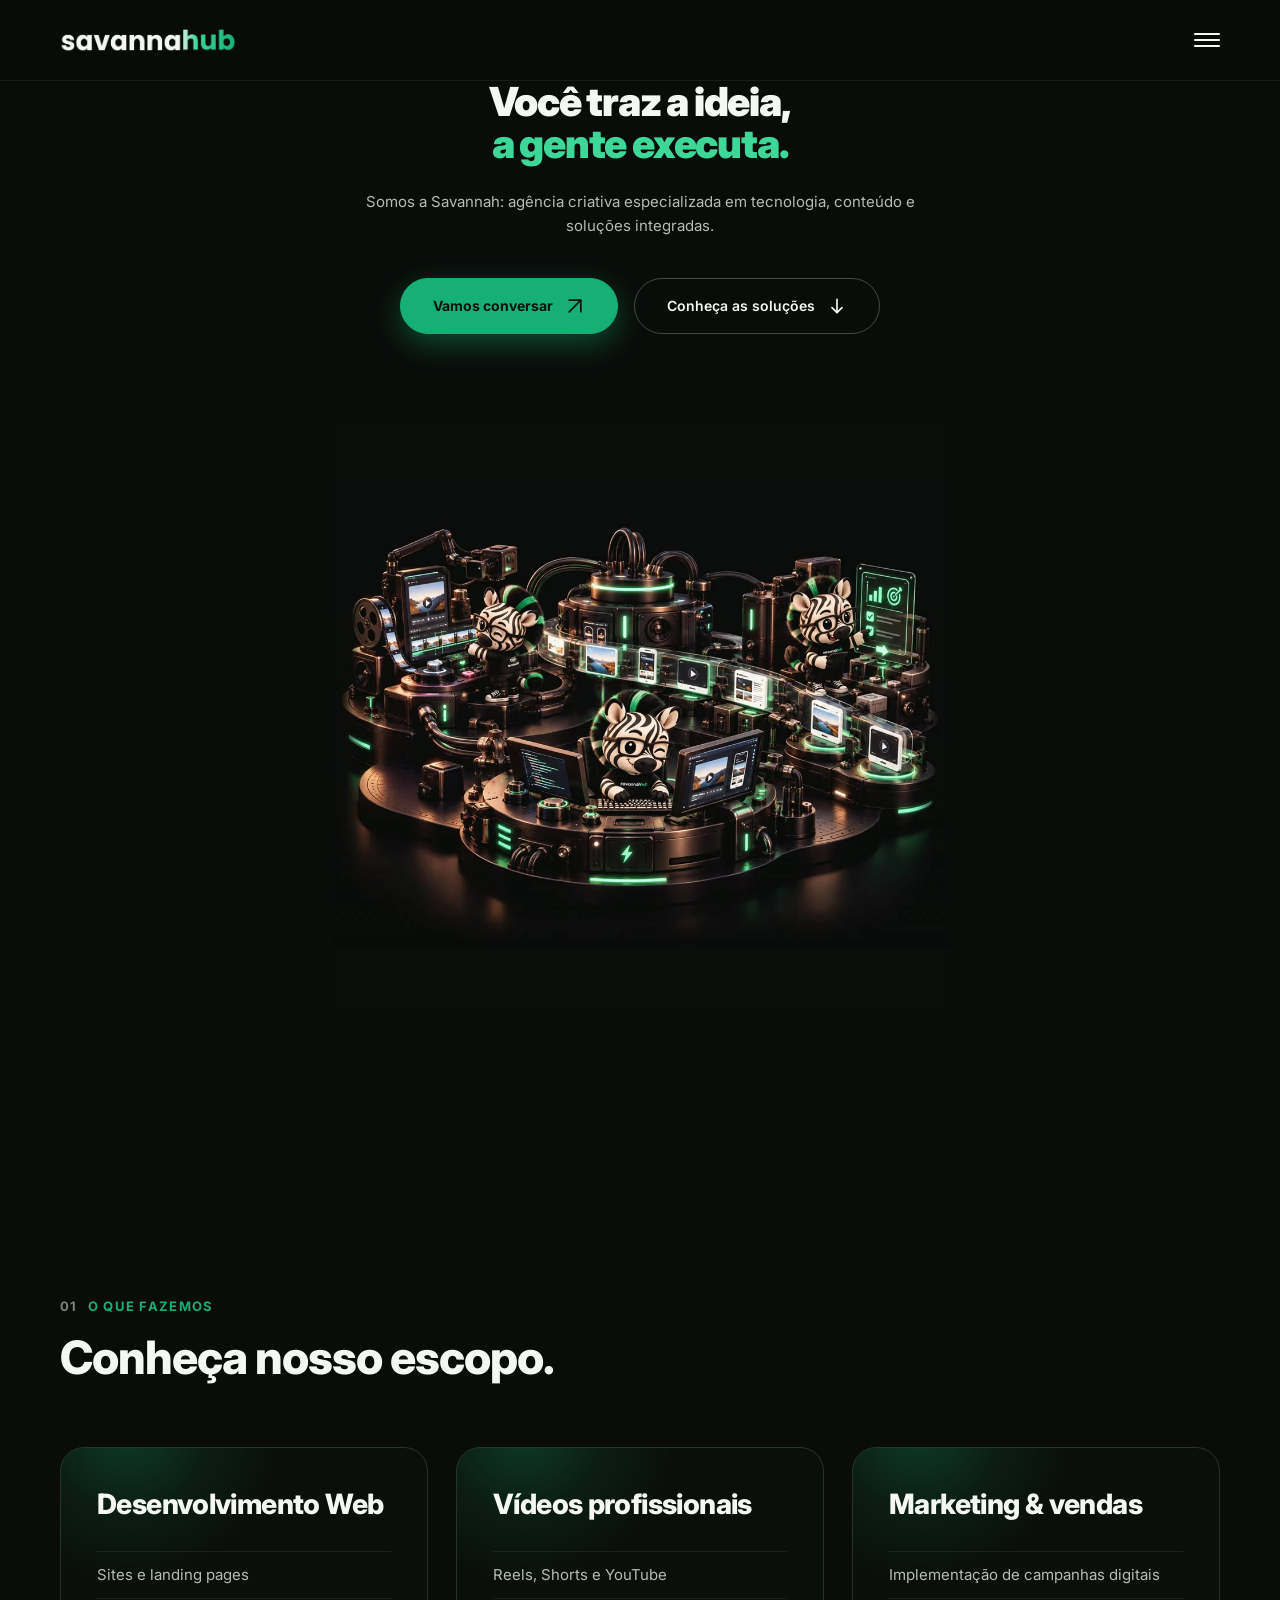
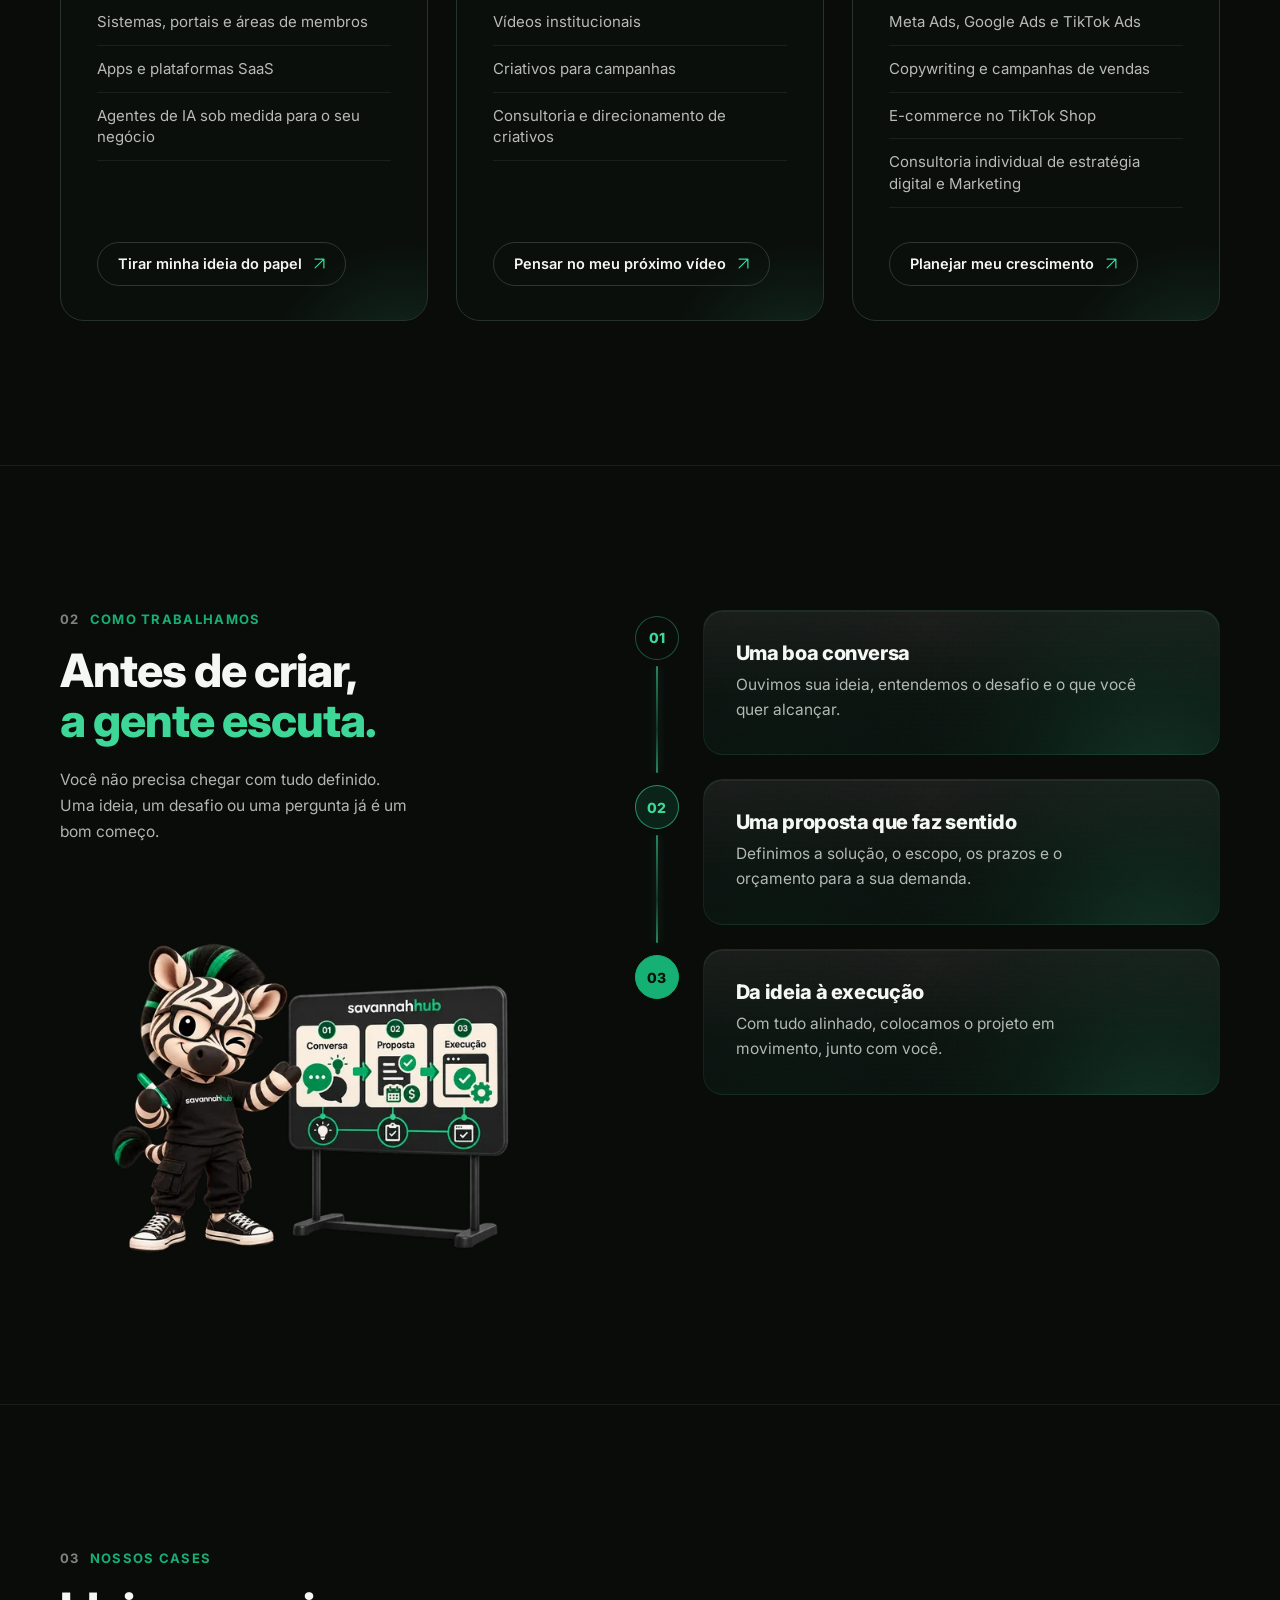
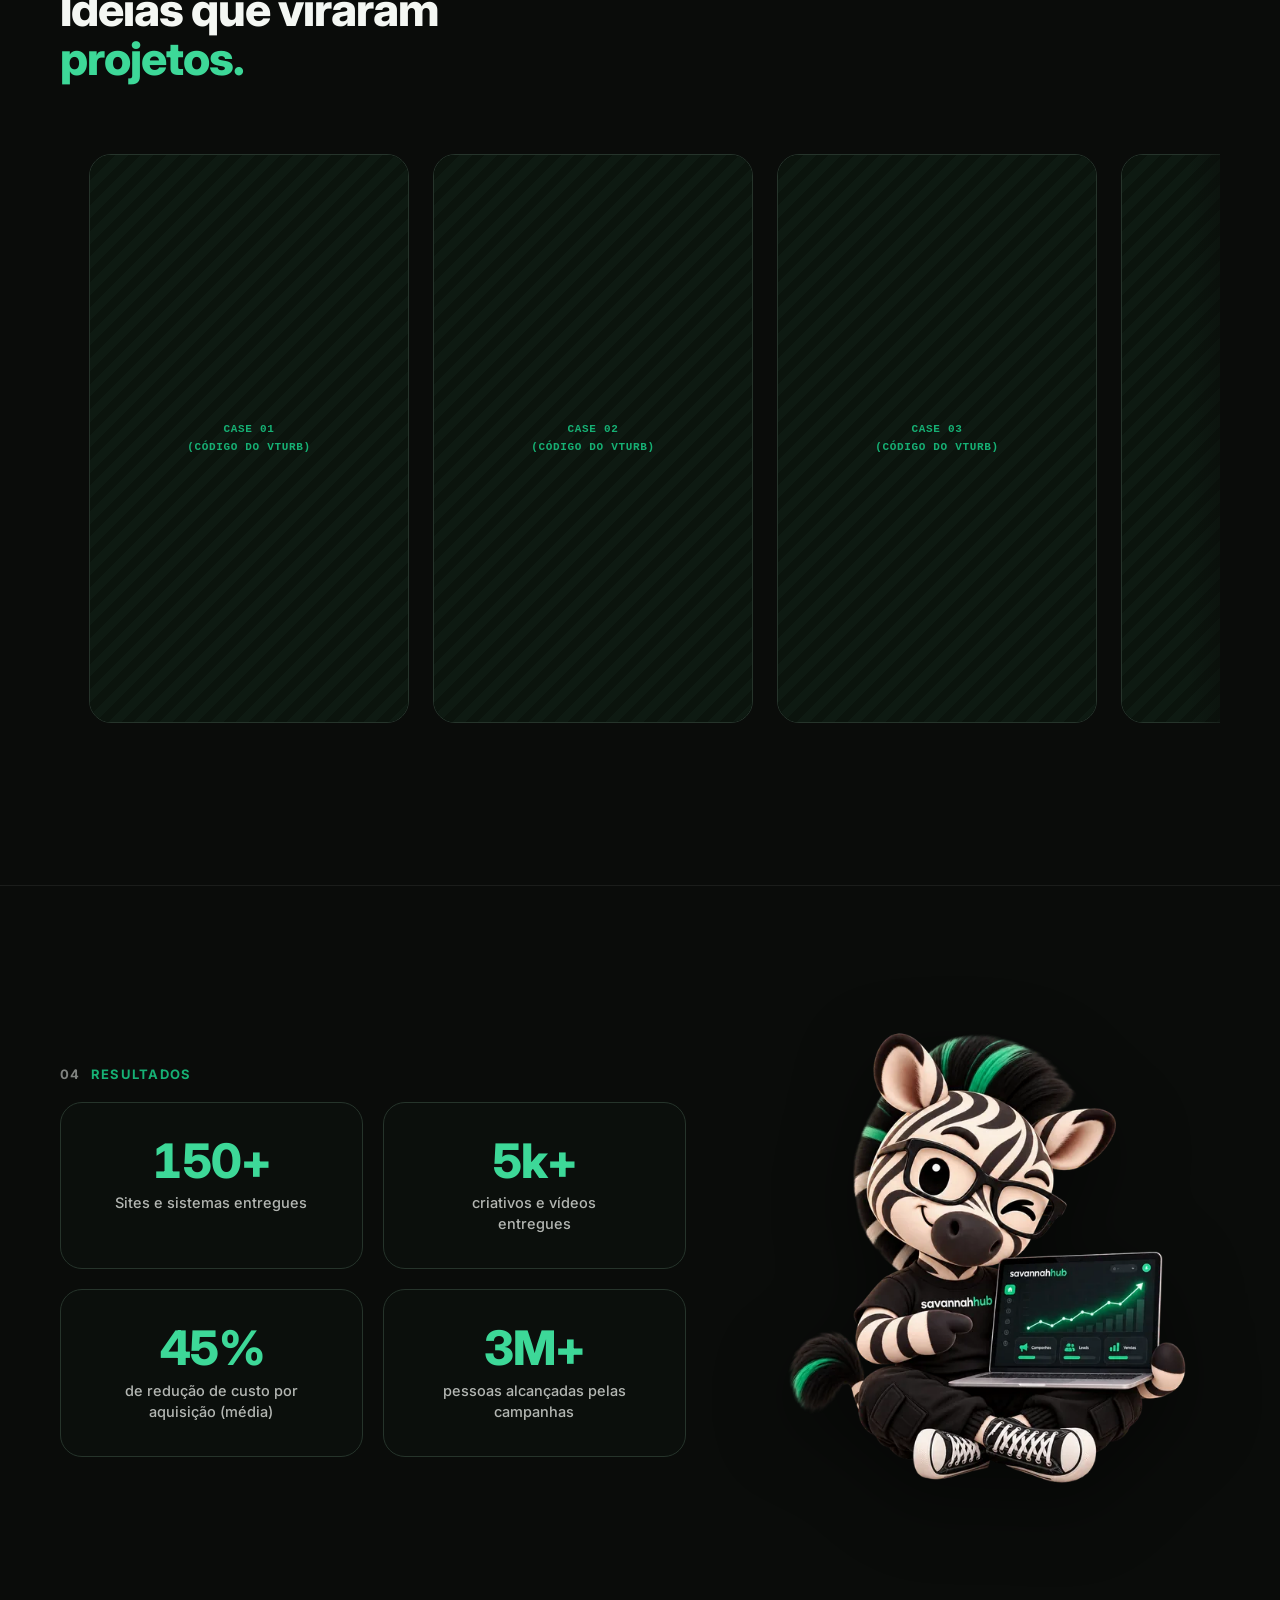
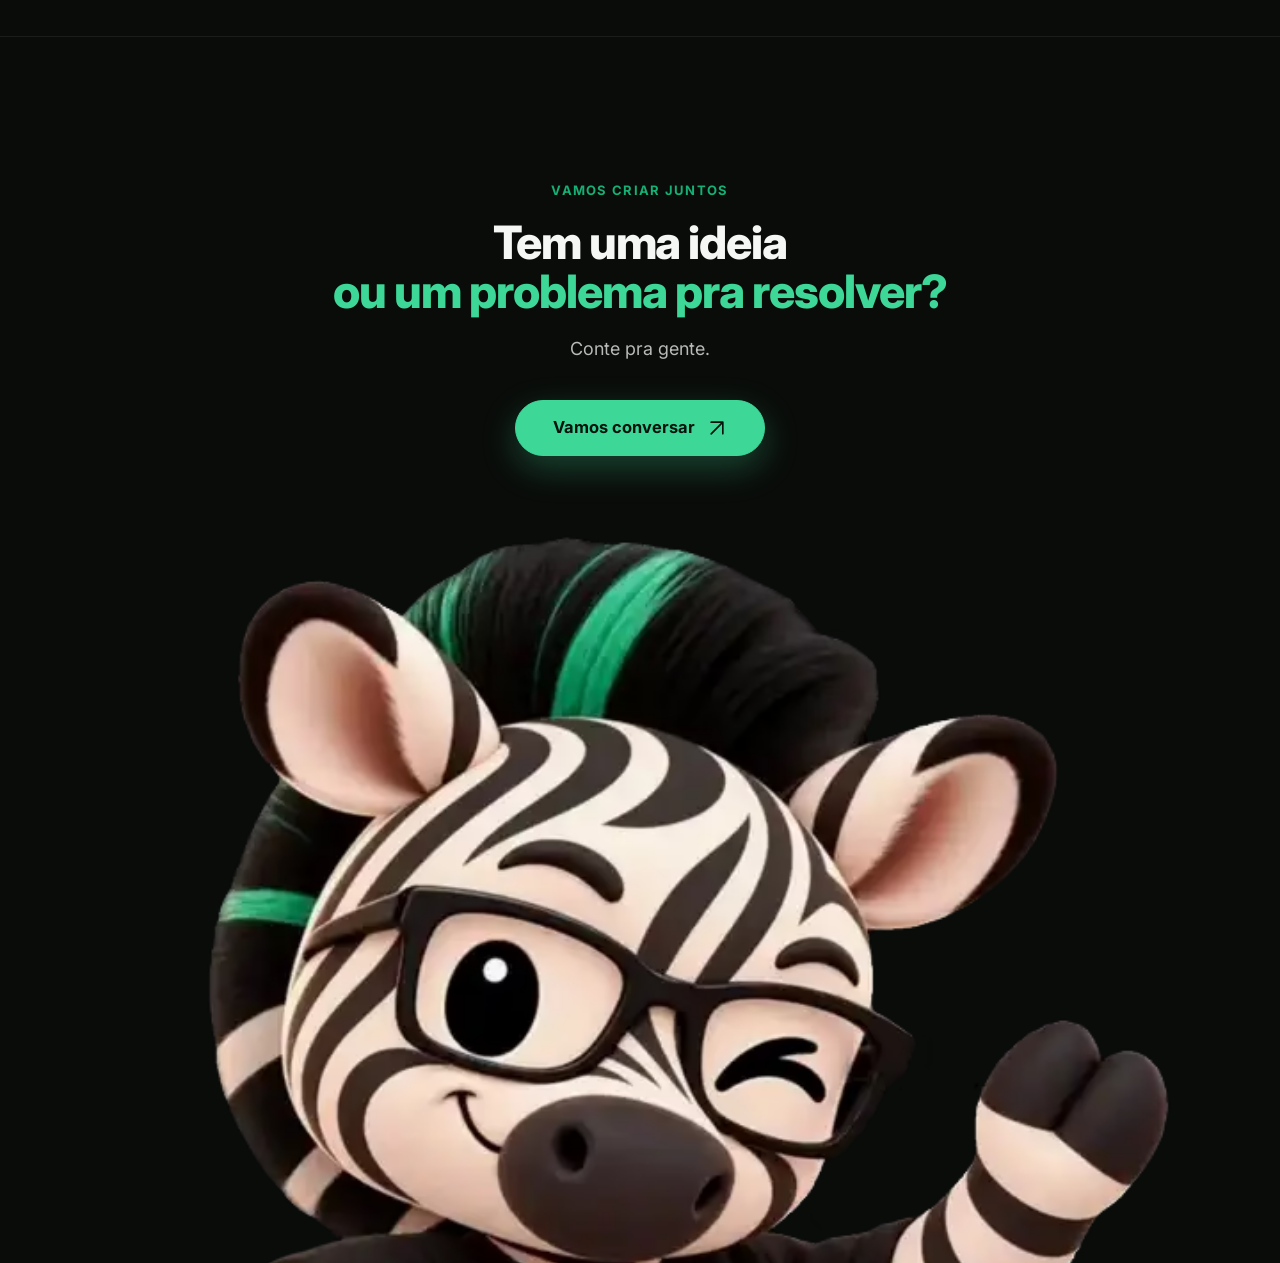
==== commit ea624cd7: "Mudança na animação do avatar do Rodapé Co-Authored-By: Claude Opus 5.5 <noreply@anthropic.com>" ====
--- a/index.html
+++ b/index.html
@@ -194,37 +194,27 @@
       </section>
 
       <section class="contact" id="contato" aria-labelledby="contact-title">
-        <div class="container">
-          <div class="contact-panel">
-            <picture class="contact-landscape" aria-hidden="true">
-              <source media="(max-width: 759px)" srcset="assets/contact-haze-small.jpg">
-              <img src="assets/contact-haze.jpg" width="1600" height="533" alt="" loading="lazy" decoding="async">
-            </picture>
-            <div class="contact-shade" aria-hidden="true"></div>
-            <div class="contact-copy">
-              <p class="eyebrow">Vamos criar juntos</p>
-              <h2 id="contact-title">Tem uma ideia<br><span>ou um problema pra resolver?</span></h2>
-              <p class="contact-intro">Conte pra gente.</p>
-              <a class="button button-primary" data-whatsapp="" href="https://wa.me/5511958054512?text=Opa!%20Quero%20conversar%20sobre%20uma%20ideia%20ou%20desafio%20para%20o%20meu%20projeto." target="_blank" rel="noopener noreferrer">Vamos conversar <svg class="icon" aria-hidden="true"><use href="#arrow-up-right"></use></svg></a>
-            </div>
-          </div>
+        <div class="container contact-copy">
+          <p class="eyebrow">Vamos criar juntos</p>
+          <h2 id="contact-title">Tem uma ideia<br><span>ou um problema pra resolver?</span></h2>
+          <p class="contact-intro">Conte pra gente.</p>
+          <a class="button button-primary" data-whatsapp="" href="https://wa.me/5511958054512?text=Opa!%20Quero%20conversar%20sobre%20uma%20ideia%20ou%20desafio%20para%20o%20meu%20projeto." target="_blank" rel="noopener noreferrer">Vamos conversar <svg class="icon" aria-hidden="true"><use href="#arrow-up-right"></use></svg></a>
+        </div>
+        <div class="contact-mascot" aria-hidden="true">
+          <picture>
+            <source media="(prefers-reduced-motion: reduce) and (min-width: 768px)" srcset="assets/ze-balcao-desktop.webp" width="1440" height="600">
+            <source media="(prefers-reduced-motion: reduce)" srcset="assets/ze-balcao-mobile.webp" width="720" height="600">
+            <source media="(min-width: 768px)" srcset="assets/ze-balcao-desktop-animado.webp" width="1440" height="600">
+            <img src="assets/ze-balcao-mobile-animado.webp" width="720" height="600" alt="" loading="lazy" decoding="async">
+          </picture>
         </div>
       </section>
     </main>
 
     <footer class="footer">
-      <div class="footer-mascot" aria-hidden="true">
-        <picture>
-          <source media="(prefers-reduced-motion: reduce) and (min-width: 768px)" srcset="assets/ze-balcao-desktop.webp" width="1440" height="600">
-          <source media="(prefers-reduced-motion: reduce)" srcset="assets/ze-balcao-mobile.webp" width="720" height="600">
-          <source media="(min-width: 768px)" srcset="assets/ze-balcao-desktop-animado.webp" width="1440" height="600">
-          <img src="assets/ze-balcao-mobile-animado.webp" width="720" height="600" alt="" loading="lazy" decoding="async">
-        </picture>
-      </div>
-
       <div class="footer-top">
         <div>
-          <a href="#inicio" class="brand footer-brand" aria-label="Savannah Hub, voltar ao início"><img src="assets/logo-savannahub-preta.svg" width="1510" height="180" alt="Savannah Hub" loading="lazy"></a>
+          <a href="#inicio" class="brand footer-brand" aria-label="Savannah Hub, voltar ao início"><img src="assets/logo-savannahub-preta.svg" width="1491" height="180" alt="Savannah Hub" loading="lazy"></a>
           <p>Boas ideias merecem acontecer.</p>
         </div>
         <a class="back-to-top" href="#inicio">Voltar ao topo <svg class="icon small-icon" aria-hidden="true"><use href="#arrow-up-right"></use></svg></a>
--- a/styles.css
+++ b/styles.css
@@ -1,4 +1,4 @@
-/* Savannah Hub — sistema mobile-first.
+/* Savannah Hub — sistema focado em experiência mobile.
    3 níveis de espaço: entre seções (--sec) › entre blocos (--gap-head) › dentro dos cards (--pad-card).
    Tipografia fluida (clamp) para escalar sem saltos. */
 :root{color-scheme:dark;
@@ -163,24 +163,18 @@
 .numbers-mascot{justify-self:center;width:min(78%,340px)}
 .numbers-mascot img{display:block;width:100%;height:auto;filter:drop-shadow(0 24px 40px rgba(0,0,0,.45))}
 
-/* Contato — painel com borda e paisagem abstrata */
-.contact{padding-block:var(--sec) calc(var(--sec) - 24px)}
-.contact-panel{position:relative;isolation:isolate;overflow:hidden;display:flex;align-items:center;border:1px solid #374739;border-radius:20px;background:#07100c}
-.contact-landscape{position:absolute;z-index:-3;inset:0;pointer-events:none}
-.contact-landscape img{width:100%;height:100%;object-fit:cover;object-position:65% bottom}
-.contact-shade{position:absolute;z-index:-2;inset:0;pointer-events:none;background:linear-gradient(180deg,rgba(7,17,12,.97) 0%,rgba(9,19,11,.92) 48%,rgba(10,19,12,.6) 76%,rgba(10,19,12,.18) 100%)}
-.contact-copy{position:relative;width:100%;max-width:620px;padding:44px 28px 48px;text-align:left}
-.contact .eyebrow{margin-bottom:20px}
-.contact h2{font-size:30px;font-weight:800;line-height:1.1;letter-spacing:-.028em}
-.contact h2 span{color:#b6c9bd}
-.contact-intro{font-size:17px;line-height:1.6;color:var(--t74);margin-top:22px;max-width:34ch}
-.contact .button-primary{margin-top:32px;width:100%;min-height:56px;font-size:16.5px;background:var(--mint);border-color:var(--mint);box-shadow:0 12px 34px rgba(61,216,152,.28)}
+/* Contato — convite centrado sobre o fundo do site; logo abaixo o Zé espia por cima do balcão, e o balcão vira o rodapé */
+.contact{border-top:1px solid var(--line);padding-top:var(--sec)}
+.contact-copy{display:flex;flex-direction:column;align-items:center;max-width:800px;text-align:center}
+.contact .eyebrow{justify-content:center;margin-bottom:18px}
+.contact-intro{font-size:17px;line-height:1.6;color:var(--t74);margin-top:18px;max-width:34ch}
+.contact .button-primary{margin-top:30px;width:100%;min-height:56px;font-size:16.5px;background:var(--mint);border-color:var(--mint);box-shadow:0 12px 34px rgba(61,216,152,.28)}
 .contact .button-primary:hover{background:#6ee3af;border-color:#6ee3af}
-
-/* Rodapé — o Zé espia por cima do balcão (imagem de ponta a ponta, fundo escuro atrás dele) sobre o bege claro do rodapé */
+.contact-mascot{margin-top:28px;line-height:0}
+.contact-mascot picture,.contact-mascot img{display:block;width:100%;height:auto}
+
+/* Rodapé — começa onde o balcão do Zé termina */
 .footer{background:#F1EFEF;color:var(--ink);padding:0 var(--gutter) 40px}
-.footer-mascot{margin:0 calc(-1 * var(--gutter));background:var(--bg);padding-top:24px;line-height:0}
-.footer-mascot picture,.footer-mascot img{display:block;width:100%;height:auto}
 .footer-top{max-width:1240px;margin-inline:auto;padding-top:30px;display:flex;flex-direction:column;align-items:flex-start;gap:24px}
 .footer-brand{width:136px}
 .footer p{font-size:14px;line-height:1.6;color:rgba(4,19,12,.62);margin-top:14px}
@@ -250,14 +244,10 @@
   .case{width:300px;border-radius:22px}
   .stat{padding:34px 24px;border-radius:22px}
   .stat-label{font-size:14.5px}
-  .contact-panel{min-height:480px;border-radius:24px}
-  .contact-landscape img{object-position:67% center}
-  .contact-shade{background:linear-gradient(90deg,rgba(7,16,12,.96) 0%,rgba(7,17,12,.8) 46%,rgba(9,23,12,.04) 100%)}
-  .contact-copy{padding:64px 56px 68px;max-width:760px}
   .contact-intro{font-size:18px}
   .contact .button-primary{margin-top:36px}
+  .contact-mascot{margin-top:36px}
   .footer{padding:0 var(--gutter) 48px}
-  .footer-mascot{padding-top:40px}
   .footer-top{flex-direction:row;flex-wrap:wrap;align-items:center;justify-content:space-between;gap:24px 48px}
   .footer-brand{width:156px}
   .footer-bottom{margin-top:48px}
@@ -285,8 +275,7 @@
   .numbers-mascot{max-width:480px}
   .cases-track{gap:24px}
   .case{width:320px}
-  .contact-panel{min-height:540px}
-  .contact-copy{padding:80px 72px;max-width:780px}
+  .contact-mascot{margin-top:44px}
 }
 @media(prefers-reduced-motion:reduce){
   html{scroll-behavior:auto}
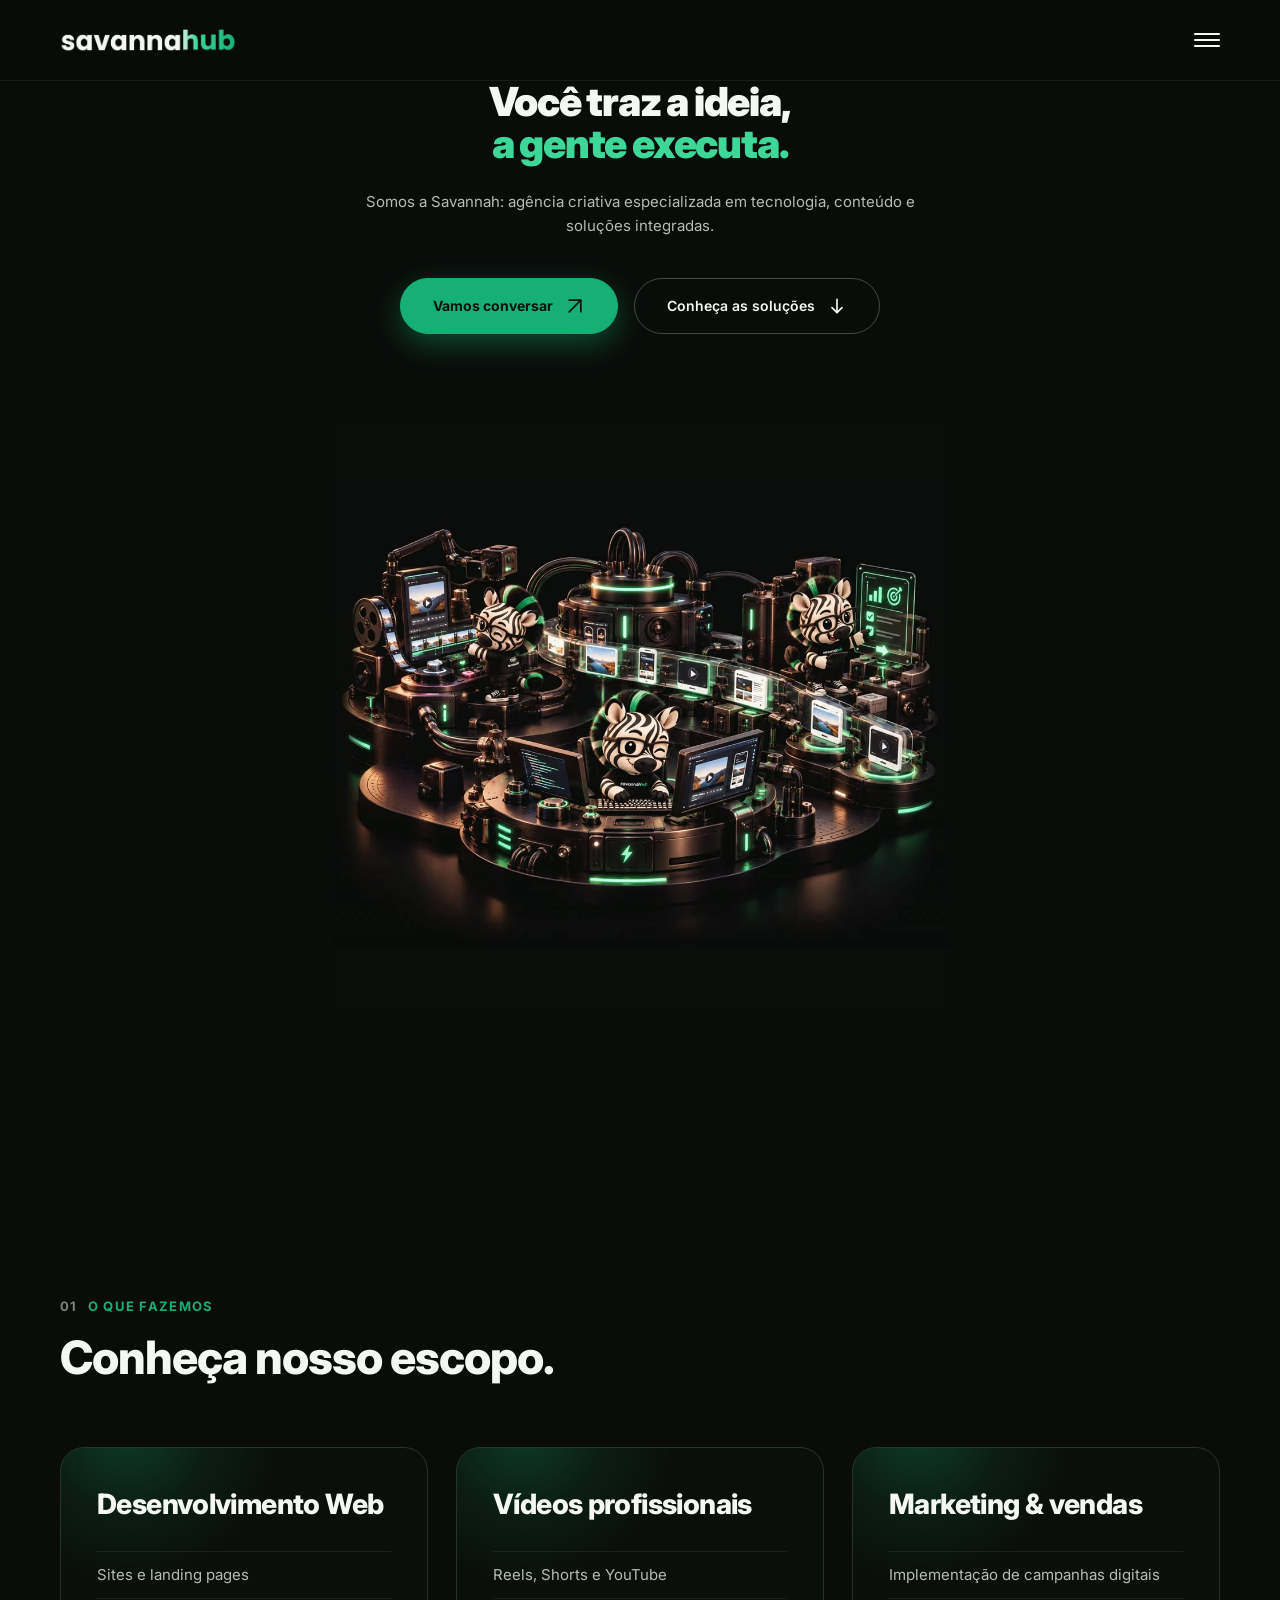
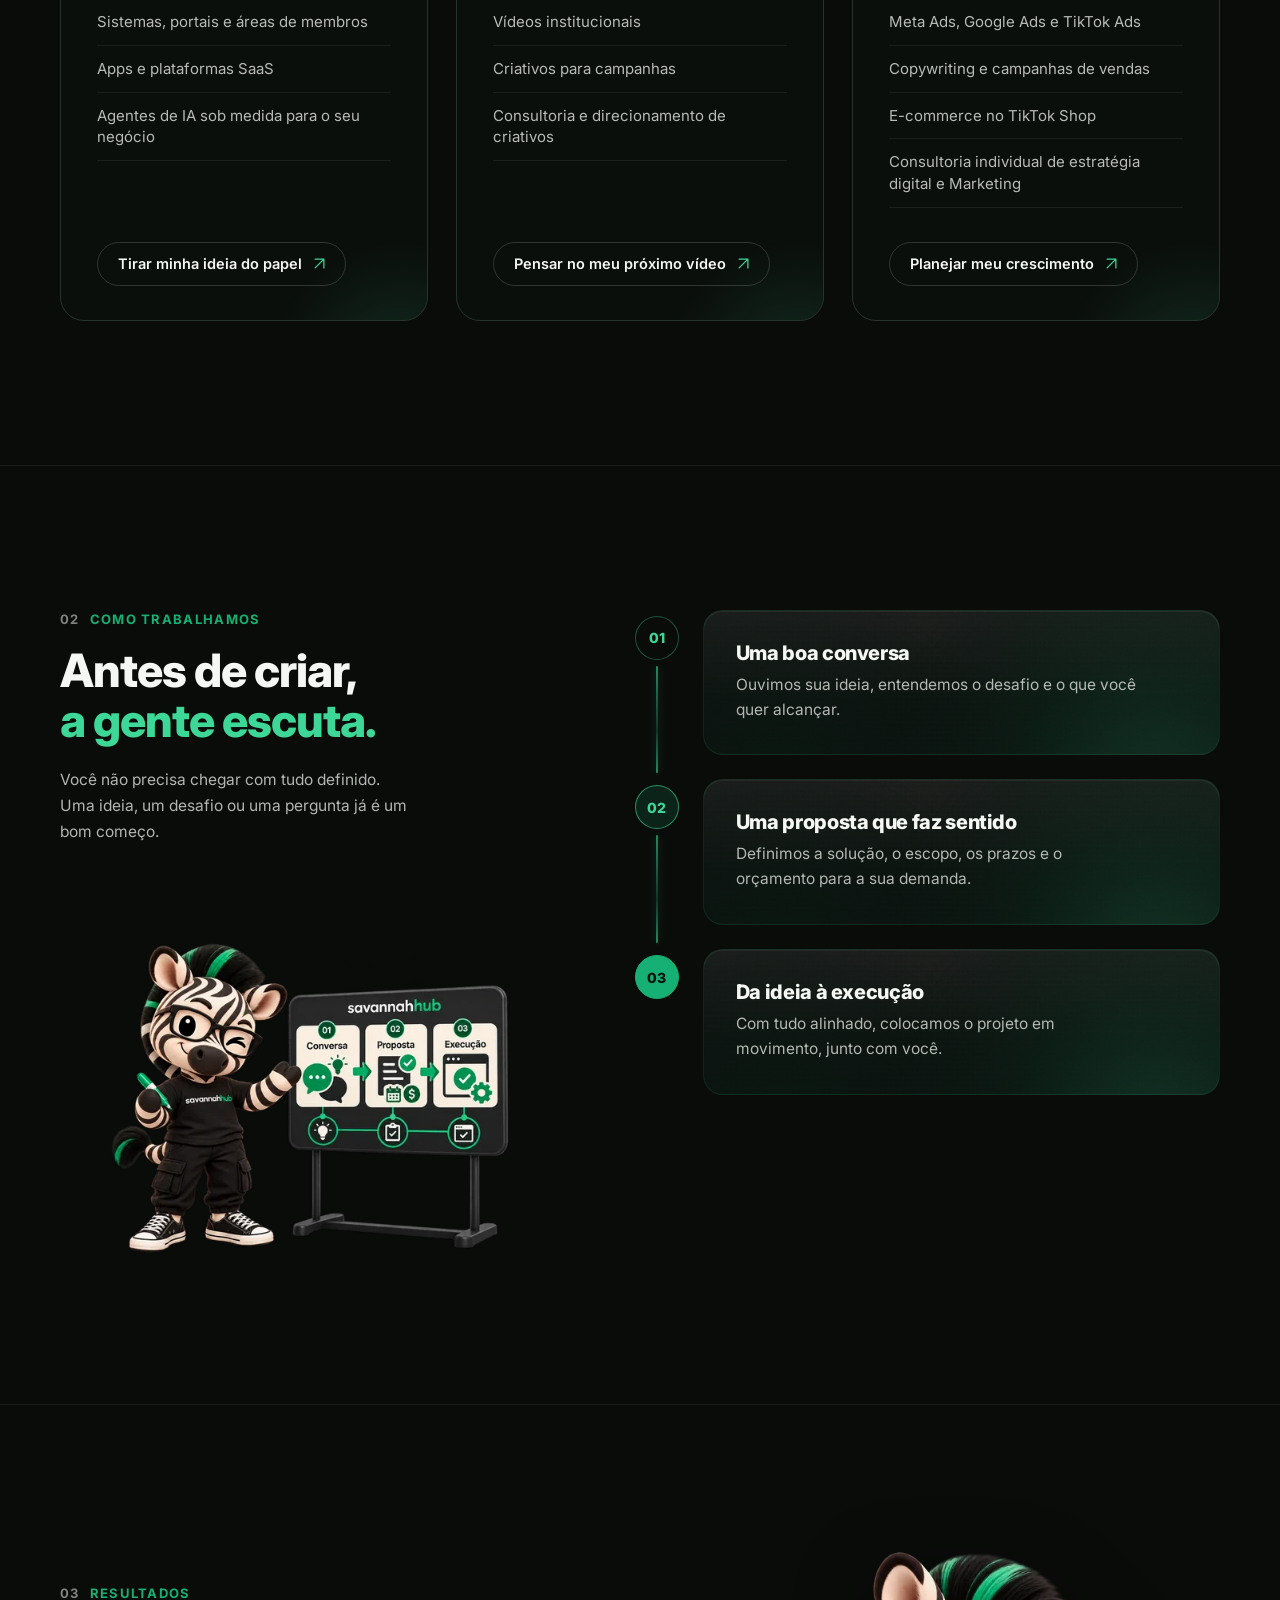
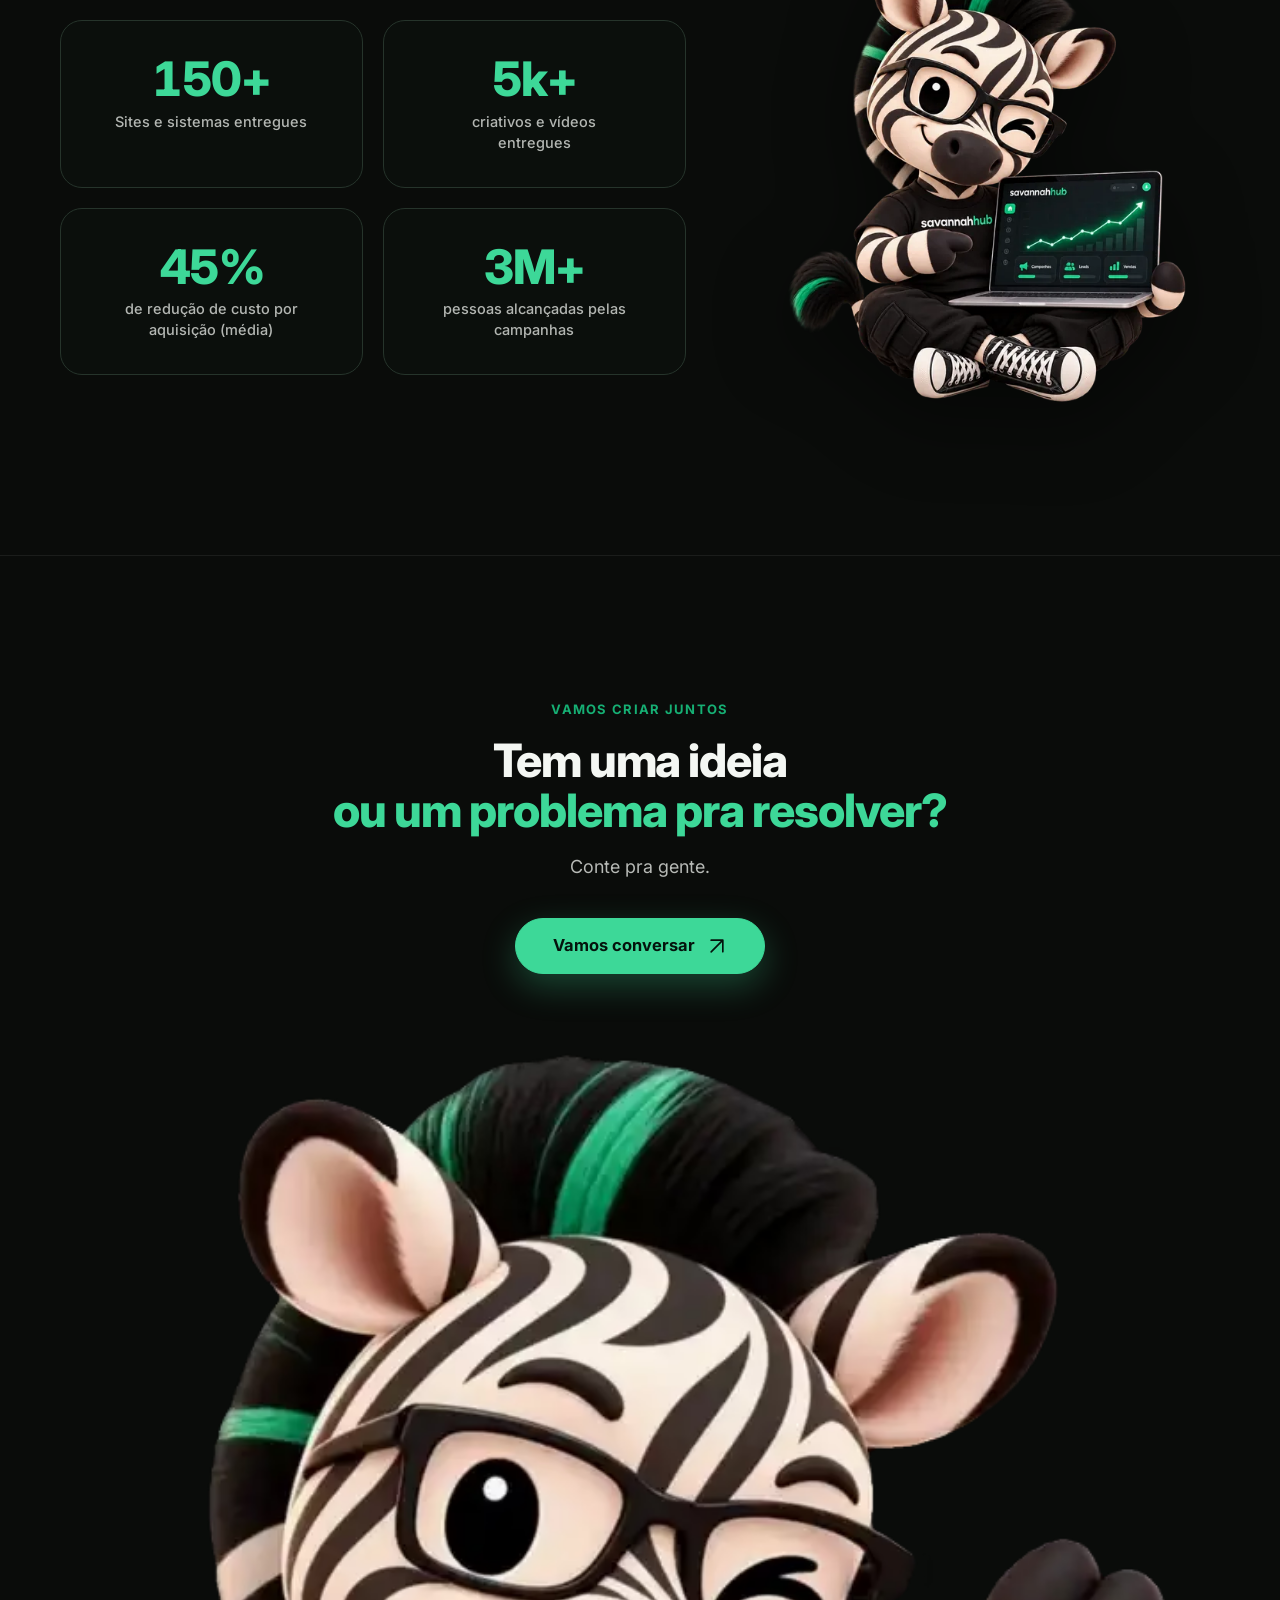
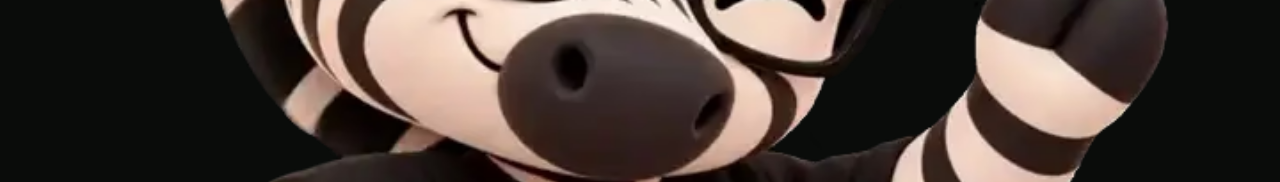
==== commit d7e4a1a6: "Branch improv: remove a seção Nossos cases e renumera Resultados Co-Authored-By: Claude Fable 5.1 <n" ====
--- a/index.html
+++ b/index.html
@@ -76,7 +76,6 @@
           <div class="menu-panel">
             <a class="menu-link" href="#solucoes">O que fazemos</a>
             <a class="menu-link" href="#processo">Como trabalhamos</a>
-            <a class="menu-link" href="#cases">Cases &amp; clientes</a>
             <a class="menu-link" href="#numeros">Resultados</a>
             <a class="menu-link" href="#contato">Contato</a>
           </div>
@@ -158,31 +157,10 @@
         </div>
       </section>
 
-      <section class="section section--line cases" id="cases" aria-labelledby="cases-title">
-        <div class="container">
-          <div class="section-heading">
-            <div>
-              <p class="eyebrow section-label"><span>03</span> NOSSOS CASES</p>
-              <h2 id="cases-title">Ideias que viraram<br><span>projetos.</span></h2>
-            </div>
-          </div>
-        </div>
-        <div class="container cases-viewport">
-          <ul class="cases-track" role="list" aria-label="Cases em vídeo">
-            <li class="case"><div class="case-media"><div class="case-placeholder">Case 01<br>(código do VTurb)</div></div></li>
-            <li class="case"><div class="case-media"><div class="case-placeholder">Case 02<br>(código do VTurb)</div></div></li>
-            <li class="case"><div class="case-media"><div class="case-placeholder">Case 03<br>(código do VTurb)</div></div></li>
-            <li class="case"><div class="case-media"><div class="case-placeholder">Case 04<br>(código do VTurb)</div></div></li>
-            <li class="case"><div class="case-media"><div class="case-placeholder">Case 05<br>(código do VTurb)</div></div></li>
-            <li class="case"><div class="case-media"><div class="case-placeholder">Case 06<br>(código do VTurb)</div></div></li>
-          </ul>
-        </div>
-      </section>
-
       <section class="section section--line" id="numeros" aria-labelledby="numbers-title">
         <div class="container numbers-layout">
           <div class="numbers-copy">
-          <p class="eyebrow section-label" id="numbers-title"><span>04</span> RESULTADOS</p>
+          <p class="eyebrow section-label" id="numbers-title"><span>03</span> RESULTADOS</p>
           <ul class="stats" role="list">
             <li class="stat"><strong class="stat-value">150+</strong><span class="stat-label">Sites e sistemas entregues</span></li><li class="stat"><strong class="stat-value">5k+</strong><span class="stat-label">criativos e vídeos entregues</span></li>
             <li class="stat"><strong class="stat-value">45%</strong><span class="stat-label">de redução de custo por aquisição (média)</span></li>
--- a/styles.css
+++ b/styles.css
@@ -138,21 +138,6 @@
 .process-list h3{font-size:18.5px;position:relative;letter-spacing:-.018em}
 .process-list p{font-size:15px;line-height:1.6;color:var(--t72);margin-top:8px;position:relative;max-width:40ch}
 
-/* Cases & clientes — carrossel de reels (VTurb) */
-.cases-viewport{position:relative}
-.cases-viewport:before,.cases-viewport:after{content:"";position:absolute;top:0;bottom:0;z-index:1;width:28px;pointer-events:none}
-.cases-viewport:before{left:0;background:linear-gradient(90deg,var(--bg),transparent)}
-.cases-viewport:after{right:0;background:linear-gradient(270deg,var(--bg),transparent)}
-.cases-track{list-style:none;margin:0;padding:6px var(--gutter) 14px;display:flex;gap:14px;overflow-x:auto;overscroll-behavior-x:contain;scrollbar-width:none;-webkit-overflow-scrolling:touch;cursor:grab}
-.cases-track::-webkit-scrollbar{display:none}
-.cases-track:active{cursor:grabbing}
-.cases-track.is-dragging{-webkit-user-select:none;user-select:none}
-.case{position:relative;flex:none;width:min(78vw,300px);aspect-ratio:9/16;overflow:hidden;border-radius:20px;background:var(--card);border:1px solid var(--border);transition:border-color .3s,transform .3s}
-.case:hover{border-color:#476553;transform:translateY(-4px)}
-.case-media{position:absolute;inset:0;background:#07100c}
-.case-media iframe,.case-media video{display:block;width:100%;height:100%;border:0}
-.case-placeholder{position:absolute;inset:0;display:grid;place-items:center;padding:24px;text-align:center;font:600 11px/1.6 ui-monospace,SFMono-Regular,Menlo,monospace;letter-spacing:.06em;text-transform:uppercase;color:var(--green);background:repeating-linear-gradient(135deg,#0e1a12 0 9px,#0b140d 9px 18px)}
-
 /* Resultados — números em grade 2×2 + mascote */
 .numbers-layout{display:grid;grid-template-columns:1fr;gap:36px;align-items:end}
 .stats{list-style:none;margin:0;padding:0;display:grid;grid-template-columns:repeat(2,minmax(0,1fr));gap:12px}
@@ -239,9 +224,6 @@
   .step-card{border-radius:20px;padding:30px 32px 32px}
   .process-list h3{font-size:20px}
   .process-list p{font-size:15.5px}
-  .cases-viewport:before,.cases-viewport:after{width:72px}
-  .cases-track{gap:20px;padding-bottom:18px}
-  .case{width:300px;border-radius:22px}
   .stat{padding:34px 24px;border-radius:22px}
   .stat-label{font-size:14.5px}
   .contact-intro{font-size:18px}
@@ -273,13 +255,11 @@
   .stats{gap:20px}
   .numbers-layout{gap:72px}
   .numbers-mascot{max-width:480px}
-  .cases-track{gap:24px}
-  .case{width:320px}
   .contact-mascot{margin-top:44px}
 }
 @media(prefers-reduced-motion:reduce){
   html{scroll-behavior:auto}
   *,*:before,*:after{animation:none!important;transition:none!important}
-  .service:hover,.stat:hover,.case:hover,.process-list li:hover .step-card,.button:hover,.button:hover .icon,.service-link:hover .icon,.back-to-top:hover .icon{transform:none}
+  .service:hover,.stat:hover,.process-list li:hover .step-card,.button:hover,.button:hover .icon,.service-link:hover .icon,.back-to-top:hover .icon{transform:none}
   .step-spark{display:none}
 }
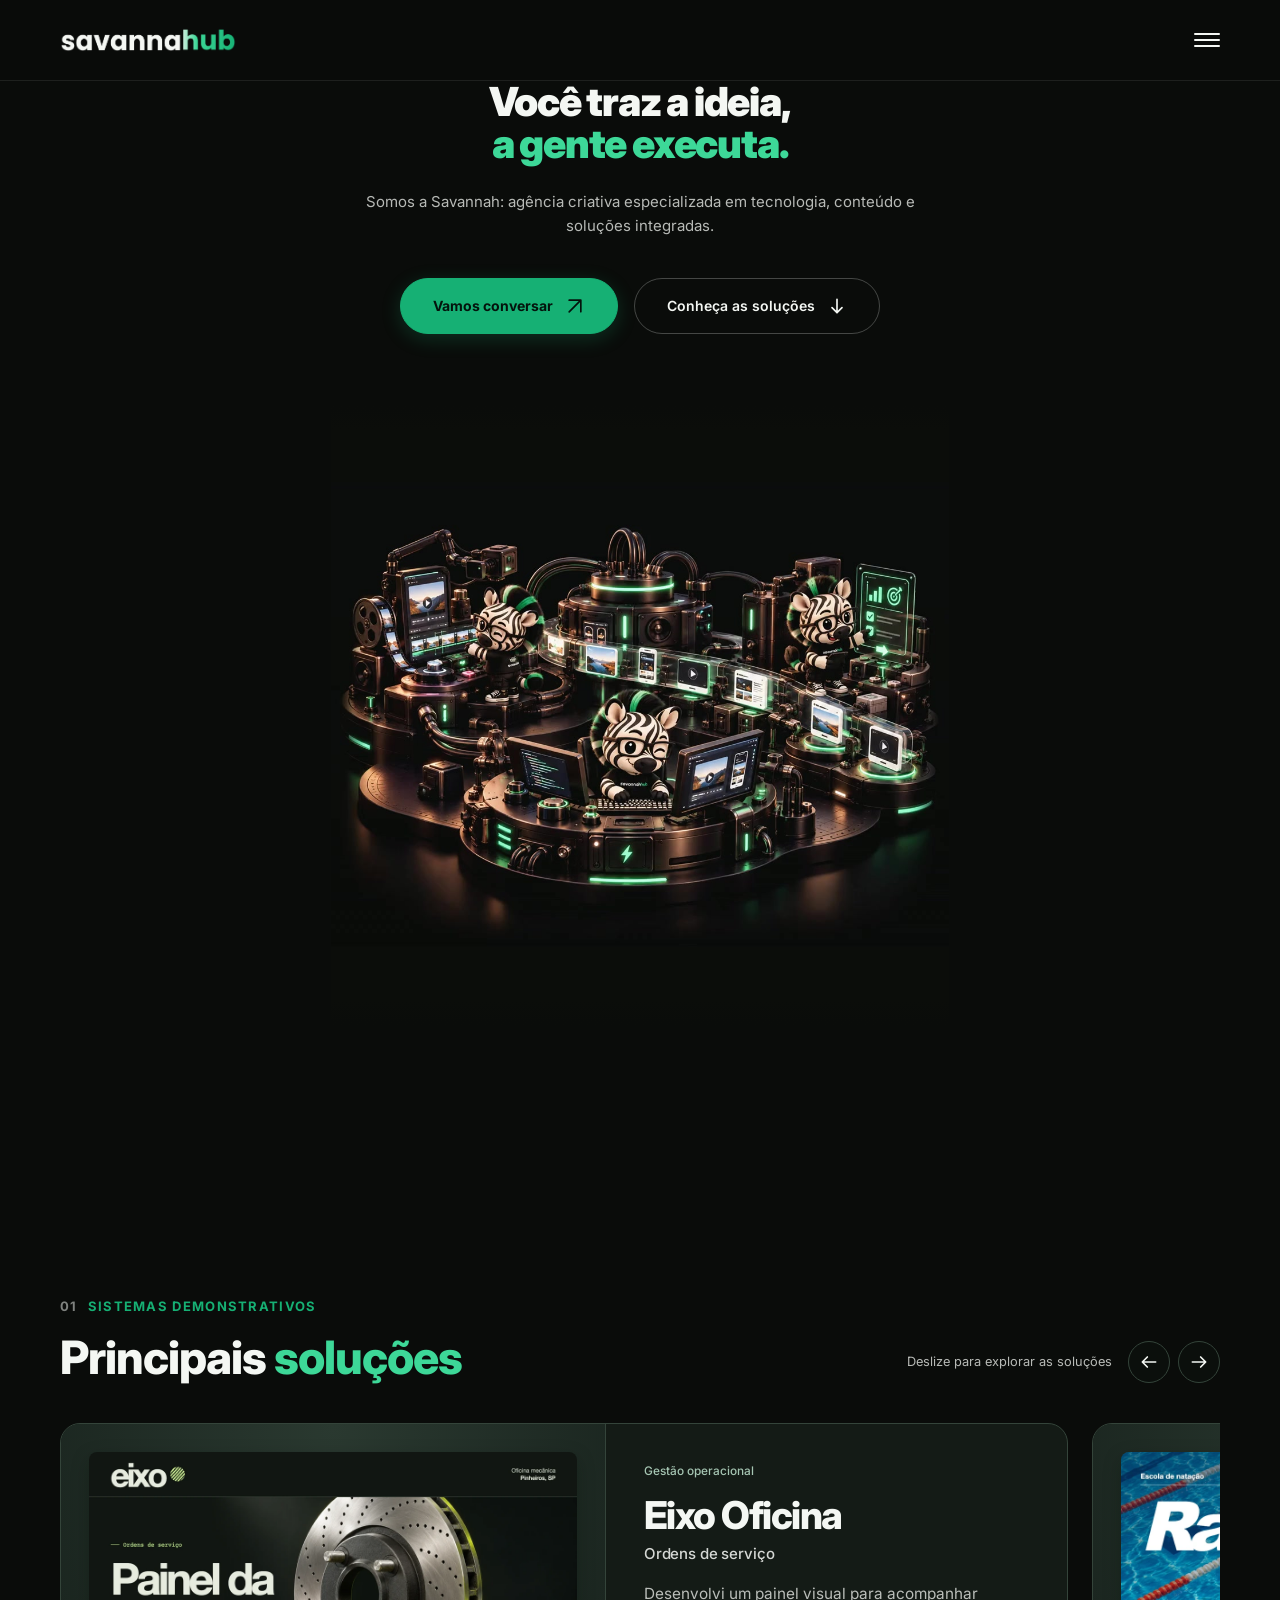
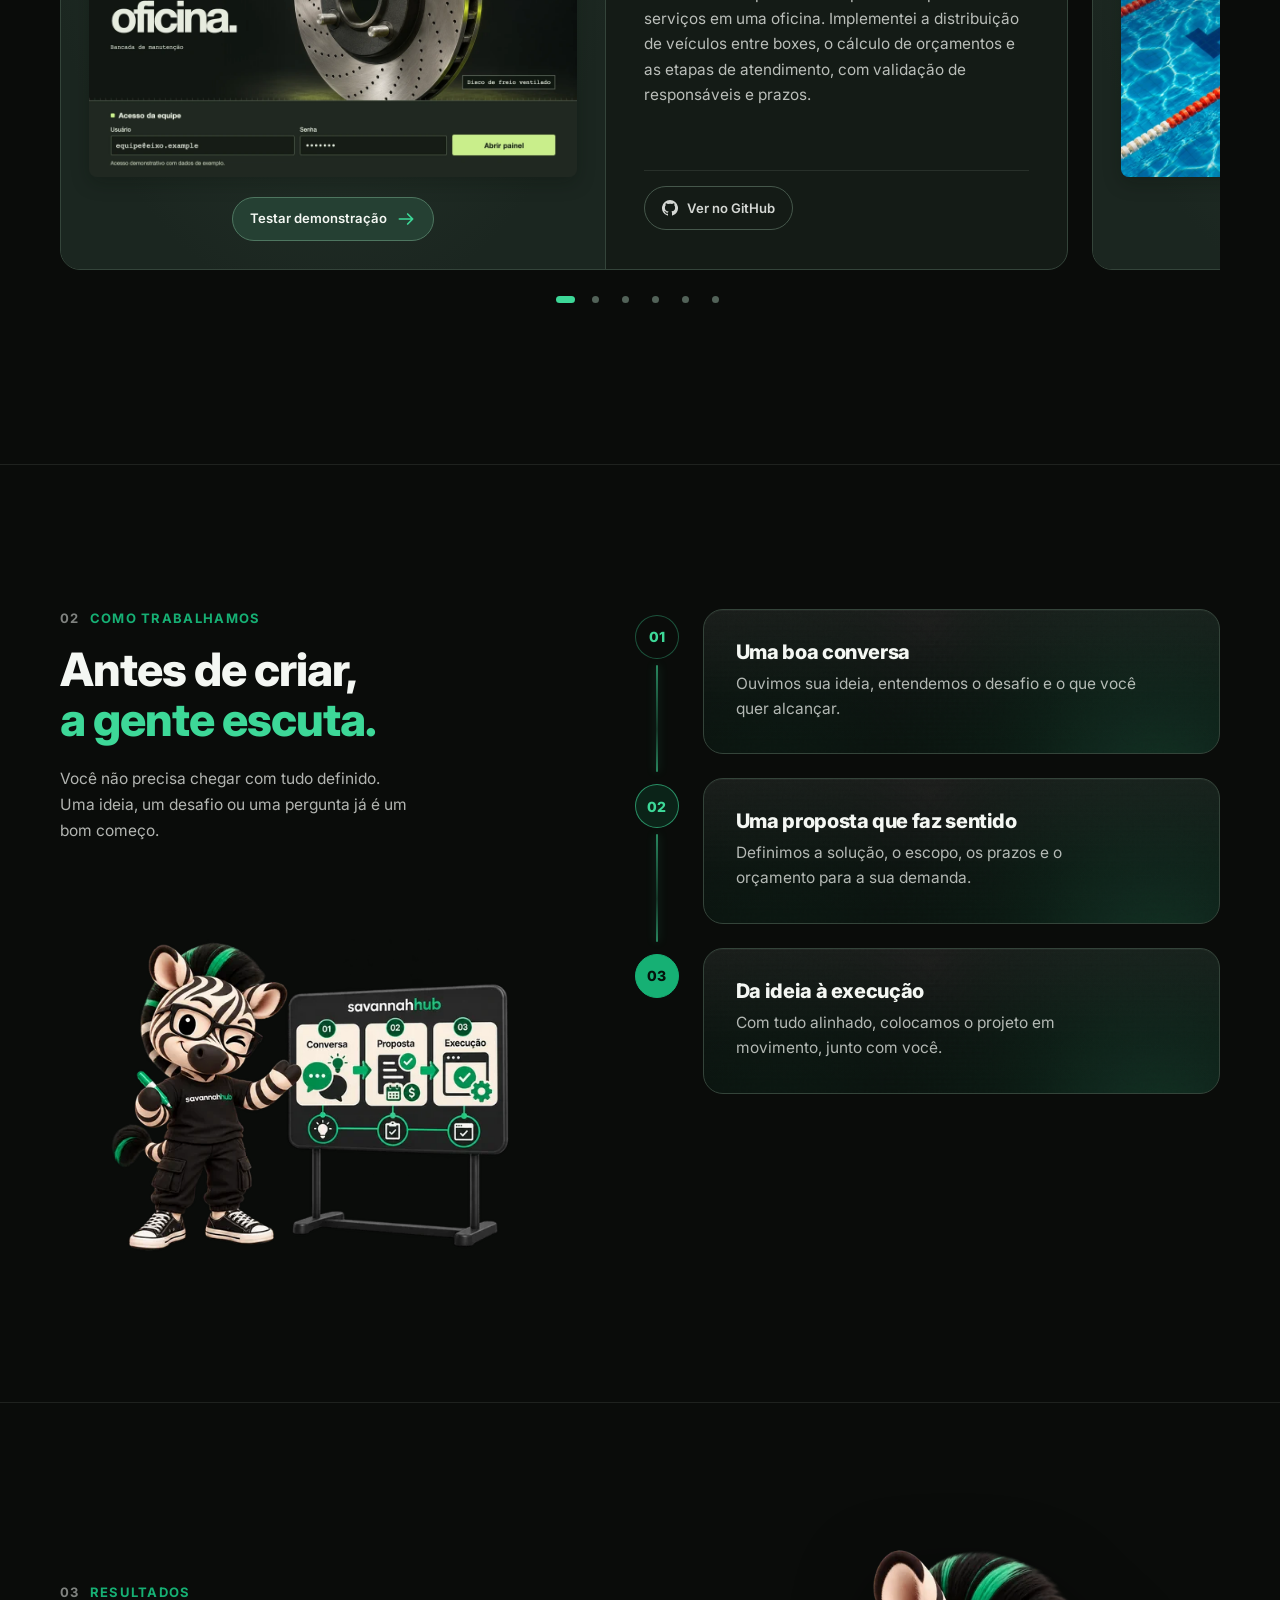
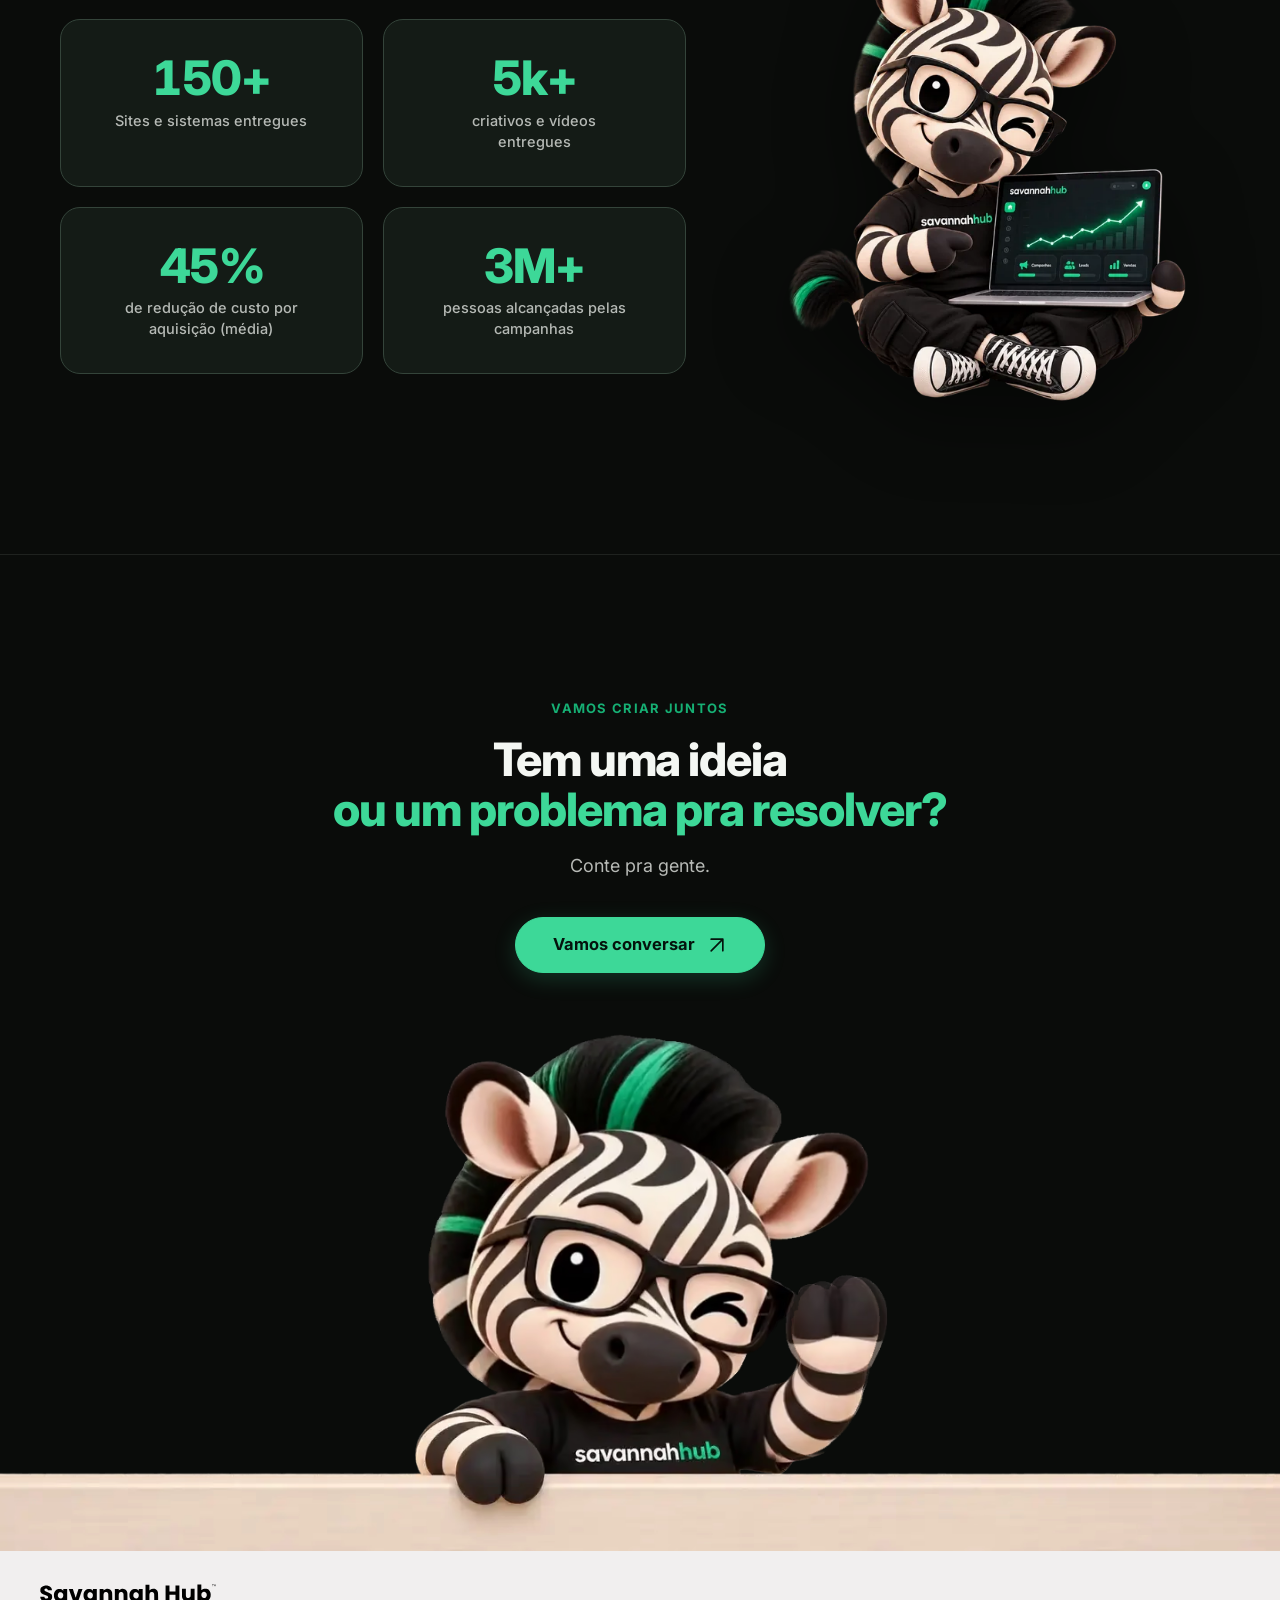
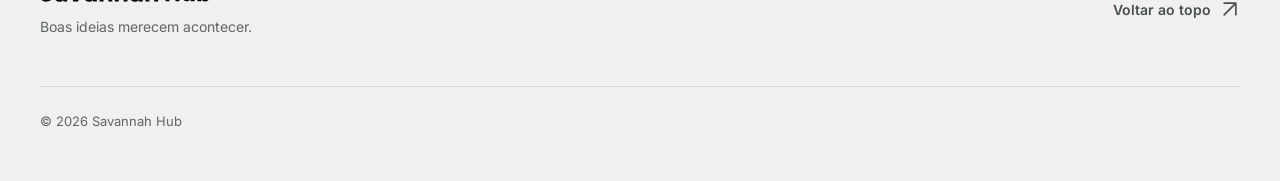
==== commit 3eb9d740: "Integra os seis projetos do portfólio à seção de soluções da Savannah" ====
--- a/index.html
+++ b/index.html
@@ -60,6 +60,7 @@
       <symbol id="arrow-up-right" viewBox="0 0 24 24"><path d="M5 19 19 5M5 5h14v14"></path></symbol>
       <symbol id="arrow-right" viewBox="0 0 24 24"><path d="M4 12h16m-6-6 6 6-6 6"></path></symbol>
       <symbol id="arrow-down" viewBox="0 0 24 24"><path d="M12 4v16m-6-6 6 6 6-6"></path></symbol>
+      <symbol id="mark-github" viewBox="0 0 16 16"><path fill="currentColor" d="M8 0a8 8 0 0 0-2.53 15.59c.4.07.55-.17.55-.38v-1.49c-2.23.49-2.7-1.08-2.7-1.08-.36-.93-.89-1.18-.89-1.18-.73-.5.06-.49.06-.49.8.06 1.22.83 1.22.83.71 1.22 1.87.87 2.33.66.07-.52.28-.87.51-1.07-1.78-.2-3.64-.89-3.64-3.95 0-.87.31-1.58.82-2.14-.08-.2-.36-1.02.08-2.12 0 0 .67-.22 2.2.82A7.67 7.67 0 0 1 8 3.73c.68 0 1.36.09 2 .27 1.53-1.04 2.2-.82 2.2-.82.44 1.1.16 1.92.08 2.12.51.56.82 1.27.82 2.14 0 3.07-1.87 3.75-3.65 3.95.29.25.54.74.54 1.49v2.33c0 .21.15.46.55.38A8 8 0 0 0 8 0Z"/></symbol>
     </svg>
 
     <header class="header" id="inicio">
@@ -74,7 +75,7 @@
       <div class="menu" id="menu">
         <nav class="container menu-nav" aria-label="Navegação principal">
           <div class="menu-panel">
-            <a class="menu-link" href="#solucoes">O que fazemos</a>
+            <a class="menu-link" href="#solucoes">Principais soluções</a>
             <a class="menu-link" href="#processo">Como trabalhamos</a>
             <a class="menu-link" href="#numeros">Resultados</a>
             <a class="menu-link" href="#contato">Contato</a>
@@ -98,37 +99,120 @@
         </div>
       </section>
 
-      <section class="section section--card" id="solucoes" aria-labelledby="solutions-title">
+      <section class="section solutions" id="solucoes" aria-labelledby="solutions-title">
         <div class="container">
-          <div class="section-heading">
+          <div class="solutions-heading">
             <div>
-              <p class="eyebrow section-label"><span>01</span> O que fazemos</p>
-              <h2 id="solutions-title">Conheça nosso escopo.</h2>
+              <p class="eyebrow section-label"><span>01</span> Sistemas demonstrativos</p>
+              <h2 id="solutions-title">Principais <span>soluções</span></h2>
             </div>
-          </div>
-          <div class="service-grid">
-            <article class="service" aria-labelledby="web-title">
-              <div class="service-copy">
-                <h3 id="web-title">Desenvolvimento Web</h3>
-                <ul class="service-details"><li>Sites e landing pages</li><li>Sistemas, portais e áreas de membros</li><li>Apps e plataformas SaaS</li><li>Agentes de IA sob medida para o seu negócio</li></ul>
-                <a class="service-link" data-whatsapp="" data-service="tecnologia" href="https://wa.me/5511958054512?text=Opa!%20Quero%20conversar%20sobre%20um%20site%2C%20sistema%20ou%20SaaS.%20Gostaria%20de%20entender%20as%20possibilidades%20para%20o%20meu%20projeto." target="_blank" rel="noopener noreferrer">Tirar minha ideia do papel <svg class="icon small-icon" aria-hidden="true"><use href="#arrow-up-right"></use></svg></a>
-              </div>
-            </article>
-            <article class="service" aria-labelledby="video-title">
-              <div class="service-copy">
-                <h3 id="video-title">Vídeos profissionais</h3>
-                <ul class="service-details"><li>Reels, Shorts e YouTube</li><li>Vídeos institucionais</li><li>Criativos para campanhas</li><li>Consultoria e direcionamento de criativos</li></ul>
-                <a class="service-link" data-whatsapp="" data-service="video" href="https://wa.me/5511958054512?text=Opa!%20Quero%20conversar%20sobre%20um%20projeto%20de%20v%C3%ADdeo.%20Gostaria%20de%20contar%20minha%20ideia%20e%20entender%20as%20possibilidades." target="_blank" rel="noopener noreferrer">Pensar no meu próximo vídeo <svg class="icon small-icon" aria-hidden="true"><use href="#arrow-up-right"></use></svg></a>
-              </div>
-            </article>
-            <article class="service" aria-labelledby="marketing-title">
-              <div class="service-copy">
-                <h3 id="marketing-title">Marketing &amp; vendas</h3>
-                <ul class="service-details"><li>Implementação de campanhas digitais</li><li>Meta Ads, Google Ads e TikTok Ads</li><li>Copywriting e campanhas de vendas</li><li>E-commerce no TikTok Shop</li><li>Consultoria individual de estratégia digital e Marketing</li></ul>
-                <a class="service-link" data-whatsapp="" data-service="marketing" href="https://wa.me/5511958054512?text=Opa!%20Quero%20conversar%20sobre%20marketing%20e%20tr%C3%A1fego%20pago%20para%20o%20meu%20projeto.%20Podemos%20pensar%20nos%20pr%C3%B3ximos%20passos%3F" target="_blank" rel="noopener noreferrer">Planejar meu crescimento <svg class="icon small-icon" aria-hidden="true"><use href="#arrow-up-right"></use></svg></a>
-              </div>
-            </article>
-          </div>
+            <div class="solutions-navigation">
+              <p class="solutions-hint">Deslize para explorar as soluções</p>
+              <div class="solutions-arrows" hidden>
+                <button type="button" data-step="-1" aria-label="Solução anterior" aria-controls="solutions-track"><svg class="icon" aria-hidden="true"><use href="#arrow-right"></use></svg></button>
+                <button type="button" data-step="1" aria-label="Próxima solução" aria-controls="solutions-track"><svg class="icon" aria-hidden="true"><use href="#arrow-right"></use></svg></button>
+              </div>
+            </div>
+          </div>
+          <div class="solutions-track" id="solutions-track" role="region" aria-label="Demonstrações das soluções" tabindex="0">
+            <article class="solution-card" aria-labelledby="solution-eixo">
+              <div class="solution-visual">
+                <a class="solution-preview" href="demos/acessos/eixo.html" target="_blank" rel="noopener" aria-label="Testar Eixo Oficina (abre em nova aba)">
+                  <img src="assets/solucoes/eixo-login.webp" width="1080" height="720" loading="lazy" decoding="async" alt="Tela de acesso da equipe de Eixo Oficina, com campos de usuário e senha.">
+                </a>
+                <a class="solution-demo" href="demos/acessos/eixo.html" target="_blank" rel="noopener" aria-label="Testar demonstração de Eixo Oficina (abre em nova aba)">Testar demonstração <svg class="icon small-icon" aria-hidden="true"><use href="#arrow-right"></use></svg></a>
+              </div>
+              <div class="solution-copy">
+                <p class="solution-category">Gestão operacional</p>
+                <h3 id="solution-eixo">Eixo Oficina<span>Ordens de serviço</span></h3>
+                <p class="solution-description">Desenvolvi um painel visual para acompanhar serviços em uma oficina. Implementei a distribuição de veículos entre boxes, o cálculo de orçamentos e as etapas de atendimento, com validação de responsáveis e prazos.</p>
+                <div class="solution-source">
+                  <a href="https://github.com/mauro-mota/eixo-oficina" target="_blank" rel="noopener" aria-label="Ver Eixo Oficina no GitHub (abre em nova aba)"><svg width="16" height="16" aria-hidden="true"><use href="#mark-github"></use></svg> Ver no GitHub</a>
+                </div>
+              </div>
+            </article>
+            <article class="solution-card" aria-labelledby="solution-raia">
+              <div class="solution-visual">
+                <a class="solution-preview" href="demos/acessos/raia.html" target="_blank" rel="noopener" aria-label="Testar Raia Três (abre em nova aba)">
+                  <img src="assets/solucoes/raia-login.webp" width="1080" height="720" loading="lazy" decoding="async" alt="Tela de acesso da equipe de Raia Três, com campos de usuário e senha.">
+                </a>
+                <a class="solution-demo" href="demos/acessos/raia.html" target="_blank" rel="noopener" aria-label="Testar demonstração de Raia Três (abre em nova aba)">Testar demonstração <svg class="icon small-icon" aria-hidden="true"><use href="#arrow-right"></use></svg></a>
+              </div>
+              <div class="solution-copy">
+                <p class="solution-category">Análise de dados</p>
+                <h3 id="solution-raia">Raia Três<span>Campanhas e matrículas</span></h3>
+                <p class="solution-description">Criei um painel que relaciona o investimento por canal às aulas experimentais e matrículas de uma escola de natação. Implementei indicadores de conversão e custo de aquisição que se atualizam conforme os atendimentos são registrados.</p>
+                <div class="solution-source">
+                  <a href="https://github.com/mauro-mota/raia-tres" target="_blank" rel="noopener" aria-label="Ver Raia Três no GitHub (abre em nova aba)"><svg width="16" height="16" aria-hidden="true"><use href="#mark-github"></use></svg> Ver no GitHub</a>
+                </div>
+              </div>
+            </article>
+            <article class="solution-card" aria-labelledby="solution-dobra">
+              <div class="solution-visual">
+                <a class="solution-preview" href="demos/acessos/dobra.html" target="_blank" rel="noopener" aria-label="Testar Dobra (abre em nova aba)">
+                  <img src="assets/solucoes/dobra-login.webp" width="1080" height="720" loading="lazy" decoding="async" alt="Tela de acesso da equipe de Dobra, com campos de usuário e senha.">
+                </a>
+                <a class="solution-demo" href="demos/acessos/dobra.html" target="_blank" rel="noopener" aria-label="Testar demonstração de Dobra (abre em nova aba)">Testar demonstração <svg class="icon small-icon" aria-hidden="true"><use href="#arrow-right"></use></svg></a>
+              </div>
+              <div class="solution-copy">
+                <p class="solution-category">Cálculos e regras de negócio</p>
+                <h3 id="solution-dobra">Dobra<span>Pedidos e orçamentos</span></h3>
+                <p class="solution-description">Criei um simulador de orçamento para uma gráfica, com cálculo por papel e tiragem. Conectei a configuração do produto à aprovação e ao acompanhamento do pedido, usando formulários com validação e atualização imediata dos valores.</p>
+                <div class="solution-source">
+                  <a href="https://github.com/mauro-mota/dobra-grafica" target="_blank" rel="noopener" aria-label="Ver Dobra no GitHub (abre em nova aba)"><svg width="16" height="16" aria-hidden="true"><use href="#mark-github"></use></svg> Ver no GitHub</a>
+                </div>
+              </div>
+            </article>
+            <article class="solution-card" aria-labelledby="solution-grifo">
+              <div class="solution-visual">
+                <a class="solution-preview" href="demos/acessos/grifo.html" target="_blank" rel="noopener" aria-label="Testar Grifo (abre em nova aba)">
+                  <img src="assets/solucoes/grifo-login.webp" width="1080" height="720" loading="lazy" decoding="async" alt="Tela de acesso da equipe de Grifo, com campos de usuário e senha.">
+                </a>
+                <a class="solution-demo" href="demos/acessos/grifo.html" target="_blank" rel="noopener" aria-label="Testar demonstração de Grifo (abre em nova aba)">Testar demonstração <svg class="icon small-icon" aria-hidden="true"><use href="#arrow-right"></use></svg></a>
+              </div>
+              <div class="solution-copy">
+                <p class="solution-category">Relacionamento e organização de dados</p>
+                <h3 id="solution-grifo">Grifo<span>Assessoria de imprensa</span></h3>
+                <p class="solution-description">Criei um sistema de acompanhamento de pautas com histórico por jornalista, agenda de entrevistas e clipping. Implementei filtros de retorno, controle de exclusivas e verificação de conflitos de horário entre jornalistas e porta-vozes.</p>
+                <div class="solution-source">
+                  <a href="https://github.com/mauro-mota/grifo-imprensa" target="_blank" rel="noopener" aria-label="Ver Grifo no GitHub (abre em nova aba)"><svg width="16" height="16" aria-hidden="true"><use href="#mark-github"></use></svg> Ver no GitHub</a>
+                </div>
+              </div>
+            </article>
+            <article class="solution-card" aria-labelledby="solution-vao">
+              <div class="solution-visual">
+                <a class="solution-preview" href="demos/acessos/vao.html" target="_blank" rel="noopener" aria-label="Testar Vão (abre em nova aba)">
+                  <img src="assets/solucoes/vao-login.webp" width="1080" height="720" loading="lazy" decoding="async" alt="Tela de acesso da equipe de Vão, com campos de usuário e senha.">
+                </a>
+                <a class="solution-demo" href="demos/acessos/vao.html" target="_blank" rel="noopener" aria-label="Testar demonstração de Vão (abre em nova aba)">Testar demonstração <svg class="icon small-icon" aria-hidden="true"><use href="#arrow-right"></use></svg></a>
+              </div>
+              <div class="solution-copy">
+                <p class="solution-category">Agendamento e CRM</p>
+                <h3 id="solution-vao">Vão<span>Visitas e relacionamento</span></h3>
+                <p class="solution-description">Desenvolvi uma agenda de visitas imobiliárias com visualização de imóveis e controle de disponibilidade. Implementei a prevenção de conflitos entre corretores e imóveis, além do acompanhamento de cada atendimento até a proposta e o fechamento.</p>
+                <div class="solution-source">
+                  <a href="https://github.com/mauro-mota/crm-imobiliario" target="_blank" rel="noopener" aria-label="Ver Vão no GitHub (abre em nova aba)"><svg width="16" height="16" aria-hidden="true"><use href="#mark-github"></use></svg> Ver no GitHub</a>
+                </div>
+              </div>
+            </article>
+            <article class="solution-card" aria-labelledby="solution-intervalo">
+              <div class="solution-visual">
+                <a class="solution-preview" href="demos/acessos/intervalo.html" target="_blank" rel="noopener" aria-label="Testar Intervalo (abre em nova aba)">
+                  <img src="assets/solucoes/intervalo-login.webp" width="1080" height="720" loading="lazy" decoding="async" alt="Tela de acesso da equipe de Intervalo, com campos de usuário e senha.">
+                </a>
+                <a class="solution-demo" href="demos/acessos/intervalo.html" target="_blank" rel="noopener" aria-label="Testar demonstração de Intervalo (abre em nova aba)">Testar demonstração <svg class="icon small-icon" aria-hidden="true"><use href="#arrow-right"></use></svg></a>
+              </div>
+              <div class="solution-copy">
+                <p class="solution-category">Fluxos de aprovação</p>
+                <h3 id="solution-intervalo">Intervalo<span>Gestão de conteúdo</span></h3>
+                <p class="solution-description">Desenvolvi um espaço para organizar parcerias e entregas de criadores. Estruturei o controle de versões, os pedidos de ajuste e a aprovação sequencial das peças, vinculando a liberação da cobrança à conclusão das entregas.</p>
+                <div class="solution-source">
+                  <a href="https://github.com/mauro-mota/intervalo-estudio" target="_blank" rel="noopener" aria-label="Ver Intervalo no GitHub (abre em nova aba)"><svg width="16" height="16" aria-hidden="true"><use href="#mark-github"></use></svg> Ver no GitHub</a>
+                </div>
+              </div>
+            </article>
+          </div>
+          <div class="solutions-pages" role="group" aria-label="Escolher solução" hidden></div>
         </div>
       </section>
 
--- a/styles.css
+++ b/styles.css
@@ -1,12 +1,12 @@
 /* Savannah Hub — sistema focado em experiência mobile.
-   3 níveis de espaço: entre seções (--sec) › entre blocos (--gap-head) › dentro dos cards (--pad-card).
    Tipografia fluida (clamp) para escalar sem saltos. */
 :root{color-scheme:dark;
   --bg:#0A0C0A;--card:#0B0F0C;--green:#16B074;--mint:#3DD898;--deep:#0B6A46;--ink:#04130C;--white:#F4F7F3;
   --t86:rgba(244,247,243,.86);--t74:rgba(244,247,243,.74);--t72:rgba(244,247,243,.72);--t50:rgba(244,247,243,.5);
-  --line:rgba(244,247,243,.07);--border:#26342b;
+  --line:rgba(244,247,243,.09);--border:#34443a;
+  --panel:#141b16;--panel-radius:20px;
   --font:'Inter',system-ui,-apple-system,sans-serif;
-  --gutter:22px;--sec:88px;--gap-head:44px;--pad-card:30px 26px 28px;
+  --gutter:22px;--sec:88px;
   --fs-h2:clamp(29px,1.9vw + 22px,46px);
   --fs-h3:clamp(22px,.4vw + 20px,25px)}
 *{box-sizing:border-box}
@@ -32,15 +32,13 @@
 
 @keyframes savSpark{0%{top:0;opacity:0}4%{opacity:1}30%{opacity:1}34%{top:100%;opacity:0}100%{top:100%;opacity:0}}
 @keyframes savRing{0%{box-shadow:0 0 0 0 rgba(61,216,152,.55),0 8px 22px rgba(22,176,116,.35)}70%,100%{box-shadow:0 0 0 14px rgba(61,216,152,0),0 8px 22px rgba(22,176,116,.35)}}
-@keyframes savDriftA{0%,100%{transform:translate3d(-14%,-10%,0) scale(1)}50%{transform:translate3d(34%,26%,0) scale(1.22)}}
-@keyframes savDriftB{0%,100%{transform:translate3d(12%,16%,0) scale(1.08)}50%{transform:translate3d(-30%,-24%,0) scale(.86)}}
 
 /* Botões — pílula */
 .button{display:inline-flex;align-items:center;justify-content:center;gap:11px;min-height:54px;padding:15px 26px;border:1.5px solid transparent;border-radius:999px;font-size:16px;font-weight:700;line-height:1.2;transition:transform .2s,background .2s,border-color .2s,box-shadow .2s,color .2s}
 .button .icon{transition:transform .2s}
 .button:hover .icon{transform:translate(2px,-2px)}
-.button-primary{background:var(--green);border-color:var(--green);color:var(--ink);box-shadow:0 10px 30px rgba(22,176,116,.38)}
-.button-primary:hover{background:var(--mint);border-color:var(--mint);transform:translateY(-2px);box-shadow:0 14px 40px rgba(22,176,116,.5)}
+.button-primary{background:var(--green);border-color:var(--green);color:var(--ink);box-shadow:0 5px 19px rgba(22,176,116,.22)}
+.button-primary:hover{background:var(--mint);border-color:var(--mint);transform:translateY(-2px);box-shadow:0 8px 25px rgba(22,176,116,.32)}
 .button-outline{background:transparent;border-color:rgba(244,247,243,.25);color:var(--white);font-weight:600}
 .button-outline:hover{border-color:rgba(61,216,152,.6);background:rgba(22,176,116,.08);transform:translateY(-2px)}
 
@@ -88,32 +86,161 @@
 
 /* Seções */
 .section{padding-block:var(--sec)}
-.section--card{background:var(--bg)}
 .section--line{border-top:1px solid var(--line)}
-.section-heading{margin-bottom:var(--gap-head)}
 h2{font-size:var(--fs-h2);font-weight:800;line-height:1.12;letter-spacing:-.022em}
 h2 span{color:var(--mint)}
 
-/* Cards de serviço — enxutos: título, lista com fios, ação em pílula */
-.service-grid{display:grid;grid-template-columns:1fr;gap:20px}
-.service{position:relative;isolation:isolate;overflow:hidden;display:flex;flex-direction:column;min-width:0;background:var(--card);border:1px solid var(--border);border-radius:22px;transition:border-color .3s,transform .3s}
-/* Fundo vivo dos cards: duas luzes suaves em verde deslizam bem devagar atrás do conteúdo (só transform — leve na GPU; cada card com fase diferente) */
-.service:before,.service:after{content:"";position:absolute;z-index:-1;pointer-events:none;border-radius:50%;aspect-ratio:1;will-change:transform}
-.service:before{top:-38%;left:-26%;width:88%;background:radial-gradient(circle,rgba(22,176,116,.28),rgba(22,176,116,.09) 36%,transparent 68%);animation:savDriftA 22s ease-in-out infinite}
-.service:after{right:-32%;bottom:-42%;width:78%;background:radial-gradient(circle,rgba(61,216,152,.18),rgba(61,216,152,.06) 38%,transparent 68%);animation:savDriftB 27s ease-in-out infinite}
-.service:nth-child(2):before{animation-delay:-8s}.service:nth-child(2):after{animation-delay:-13s}
-.service:nth-child(3):before{animation-delay:-15s}.service:nth-child(3):after{animation-delay:-21s}
-.service:hover{border-color:#476553;transform:translateY(-4px)}
-.service-copy{display:flex;flex-direction:column;flex:1;padding:var(--pad-card)}
 h3{font-size:var(--fs-h3);font-weight:800;letter-spacing:-.022em;line-height:1.2}
-.service-copy h3{font-size:28px}
-.service-details{list-style:none;display:flex;flex-direction:column;padding:0;margin:28px 0 32px}
-.service-details li{padding:11px 0;border-top:1px solid var(--line);font-size:14.5px;line-height:1.45;color:var(--t74)}
-.service-details li:last-child{border-bottom:1px solid var(--line)}
-.service-link{display:inline-flex;align-items:center;gap:10px;align-self:flex-start;margin-top:auto;min-height:42px;padding:9px 16px 9px 18px;border:1px solid rgba(244,247,243,.16);border-radius:999px;color:var(--white);font-size:14px;font-weight:600;line-height:1.2;transition:border-color .2s,background .2s}
-.service-link .icon{width:15px;height:15px;color:var(--mint);transition:transform .2s}
-.service-link:hover{border-color:rgba(61,216,152,.55);background:rgba(22,176,116,.08)}
-.service-link:hover .icon{transform:translate(2px,-2px)}
+
+/* Demonstrações — a mesma ficha do portfólio, com as superfícies e a tipografia da agência. */
+#solucoes { scroll-margin-top: 0; }
+.solutions-heading {
+  display: flex;
+  align-items: flex-end;
+  justify-content: space-between;
+  flex-wrap: wrap;
+  gap: 14px 32px;
+  margin-bottom: clamp(20px, 3.2vw, 40px);
+}
+.solutions-navigation, .solutions-arrows {
+  display: flex;
+  align-items: center;
+  gap: 8px;
+}
+.solutions-navigation { gap: 16px; }
+.solutions-hint { color: var(--t74); font-size: .8rem; line-height: 1.4; }
+.solutions-arrows[hidden], .solutions-pages[hidden] { display: none; }
+.solutions-arrows button {
+  display: grid;
+  place-items: center;
+  width: 42px;
+  height: 42px;
+  padding: 0;
+  border: 1px solid var(--border);
+  border-radius: 50%;
+  background: var(--card);
+  color: var(--white);
+  cursor: pointer;
+  transition: color .2s, border-color .2s;
+}
+.solutions-arrows button:hover { border-color: var(--mint); color: var(--mint); }
+.solutions-arrows button:first-child .icon { transform: rotate(180deg); }
+.solutions-track {
+  --slide-gap: clamp(12px, 2vw, 24px);
+  --slide-width: calc(100% - 30px);
+  position: relative;
+  display: flex;
+  gap: var(--slide-gap);
+  overflow-x: auto;
+  scroll-snap-type: x mandatory;
+  overscroll-behavior-x: contain;
+  scrollbar-width: none;
+}
+.solutions-track.is-dragging { scroll-snap-type: none; user-select: none; cursor: grabbing; }
+@media (pointer: fine) { .solutions-track { cursor: grab; } }
+.solutions-track::-webkit-scrollbar { display: none; }
+.solutions-track::after {
+  content: "";
+  flex: 0 0 calc(100% - var(--slide-width) - var(--slide-gap));
+}
+.solution-card {
+  flex: 0 0 var(--slide-width);
+  display: flex;
+  flex-direction: column;
+  min-width: 0;
+  overflow: hidden;
+  scroll-snap-align: start;
+  border: 1px solid var(--border);
+  border-radius: var(--panel-radius);
+  background: var(--panel);
+}
+.solution-visual {
+  display: flex;
+  flex-direction: column;
+  align-items: center;
+  justify-content: center;
+  gap: 14px;
+  min-width: 0;
+  padding: clamp(12px, 2.2vw, 28px);
+  background: radial-gradient(ellipse at 50% 0, #2a3930, #1b2620 78%);
+  border-bottom: 1px solid var(--border);
+}
+.solution-preview { width: 100%; border-radius: 8px; }
+.solution-preview img { width: 100%; border-radius: inherit; aspect-ratio: 3 / 2; box-shadow: 0 6px 18px #08100940; }
+.solution-demo, .solution-source a {
+  display: inline-flex;
+  align-items: center;
+  justify-content: center;
+  gap: 9px;
+  min-height: 44px;
+  border-radius: 999px;
+  padding: 8px 17px;
+  font-size: .82rem;
+  font-weight: 600;
+  line-height: 1.3;
+  transition: border-color .2s, background-color .2s;
+}
+.solution-demo { background: #254033; border: 1px solid #4e7660; color: var(--white); }
+.solution-demo .icon { color: var(--mint); }
+.solution-demo:hover { background: #2e4e3e; border-color: var(--mint); }
+.solution-copy {
+  display: flex;
+  flex: 1;
+  flex-direction: column;
+  align-items: flex-start;
+  min-width: 0;
+  padding: clamp(18px, 3vw, 42px);
+}
+.solution-category { color: #a6c6b3; font-size: .74rem; font-weight: 500; }
+.solution-copy h3 { margin: 10px 0 16px; font-size: clamp(1.5rem, 3vw, 2.4rem); letter-spacing: -.04em; }
+.solution-copy h3 span {
+  display: block;
+  margin-top: 5px;
+  color: var(--t86);
+  font-size: .94rem;
+  font-weight: 500;
+  letter-spacing: -.01em;
+  line-height: 1.45;
+}
+.solution-description { margin-bottom: 20px; color: var(--t74); font-size: .92rem; line-height: 1.65; }
+.solution-source { width: 100%; margin-top: auto; padding-top: 15px; border-top: 1px solid var(--line); }
+.solution-source a { border: 1px solid #45574b; color: var(--t86); }
+.solution-source a:hover { background: #1f2d24; border-color: var(--mint); }
+.solutions-pages { display: flex; align-items: center; justify-content: center; margin-top: 10px; }
+.solutions-pages button {
+  display: grid;
+  place-items: center;
+  width: 30px;
+  height: 40px;
+  padding: 0;
+  border: 0;
+  border-radius: 8px;
+  background: transparent;
+  cursor: pointer;
+}
+.solutions-pages button::before {
+  content: "";
+  width: 7px;
+  height: 7px;
+  border-radius: 999px;
+  background: #526258;
+  transition: width .2s, background-color .2s;
+}
+.solutions-pages button[aria-current="true"]::before { width: 19px; background: var(--mint); }
+.solutions :is(a, button, .solutions-track):focus-visible { outline: 2px solid var(--mint); outline-offset: 2px; }
+.solutions .solution-preview:focus-visible { border-radius: 8px; }
+@media (max-width: 639px) {
+  .solutions-navigation { flex: 1 0 100%; justify-content: space-between; }
+}
+@media (min-width: 540px) and (max-width: 899px) {
+  .solutions-track { --slide-width: min(82%, 30rem); }
+}
+@media (min-width: 900px) {
+  .solutions-track { --slide-width: min(90%, 63rem); }
+  .solution-card { display: grid; grid-template-columns: minmax(0,1.18fr) minmax(0,1fr); }
+  .solution-visual { gap: 20px; border-bottom: 0; border-right: 1px solid var(--border); }
+  .solution-description { font-size: .96rem; }
+}
 
 /* Processo — intro + trilha */
 .process{display:grid;grid-template-columns:1fr;gap:48px;align-items:start}
@@ -131,7 +258,7 @@
 .step-line{position:absolute;left:21px;top:56px;bottom:-14px;width:2px;border-radius:2px;background:linear-gradient(180deg,rgba(61,216,152,.6),rgba(61,216,152,.2) 60%,rgba(61,216,152,.6));box-shadow:0 0 10px rgba(61,216,152,.3)}
 .step-spark{position:absolute;left:-3px;top:0;width:8px;height:8px;margin-top:-4px;border-radius:50%;background:var(--mint);box-shadow:0 0 12px 2px rgba(61,216,152,.9);opacity:0;animation:savSpark 4.2s cubic-bezier(.4,0,.2,1) infinite}
 .process-list li:nth-child(2) .step-spark{animation-delay:1.4s}
-.step-card{position:relative;overflow:hidden;background:url(assets/step-haze.webp) center/cover no-repeat,linear-gradient(180deg,rgba(244,247,243,.03),rgba(244,247,243,.01));border:1px solid rgba(61,216,152,.1);box-shadow:inset 0 1px 0 rgba(244,247,243,.06);border-radius:18px;padding:26px 24px 28px;transition:border-color .3s,transform .3s,background-color .3s}
+.step-card{position:relative;overflow:hidden;background:url(assets/step-haze.webp) center/cover no-repeat,linear-gradient(180deg,rgba(244,247,243,.03),rgba(244,247,243,.01));border:1px solid var(--border);box-shadow:inset 0 1px 0 rgba(244,247,243,.04);border-radius:var(--panel-radius);padding:26px 24px 28px;transition:border-color .3s,transform .3s,background-color .3s}
 .process-list li:hover .step-card{border-color:rgba(61,216,152,.35);transform:translateX(4px);background-color:rgba(22,176,116,.06)}
 .process-list li:hover .step-number{border-color:var(--mint);background:rgba(22,176,116,.18)}
 .process-list li:last-child:hover .step-number{background:var(--mint)}
@@ -141,7 +268,7 @@
 /* Resultados — números em grade 2×2 + mascote */
 .numbers-layout{display:grid;grid-template-columns:1fr;gap:36px;align-items:end}
 .stats{list-style:none;margin:0;padding:0;display:grid;grid-template-columns:repeat(2,minmax(0,1fr));gap:12px}
-.stat{display:flex;flex-direction:column;align-items:center;gap:8px;text-align:center;padding:24px 14px;background:var(--card);border:1px solid var(--border);border-radius:20px;transition:border-color .3s,transform .3s}
+.stat{display:flex;flex-direction:column;align-items:center;gap:8px;text-align:center;padding:24px 14px;background:var(--panel);border:1px solid var(--border);border-radius:var(--panel-radius);transition:border-color .3s,transform .3s}
 .stat:hover{border-color:#476553;transform:translateY(-4px)}
 .stat-value{font-size:clamp(32px,2vw + 22px,56px);font-weight:800;line-height:1;letter-spacing:-.03em;color:var(--mint);font-variant-numeric:tabular-nums}
 .stat-label{font-size:13px;font-weight:500;line-height:1.45;color:var(--t72);max-width:22ch}
@@ -153,7 +280,7 @@
 .contact-copy{display:flex;flex-direction:column;align-items:center;max-width:800px;text-align:center}
 .contact .eyebrow{justify-content:center;margin-bottom:18px}
 .contact-intro{font-size:17px;line-height:1.6;color:var(--t74);margin-top:18px;max-width:34ch}
-.contact .button-primary{margin-top:30px;width:100%;min-height:56px;font-size:16.5px;background:var(--mint);border-color:var(--mint);box-shadow:0 12px 34px rgba(61,216,152,.28)}
+.contact .button-primary{margin-top:30px;width:100%;min-height:56px;font-size:16.5px;background:var(--mint);border-color:var(--mint);box-shadow:0 6px 22px rgba(61,216,152,.19)}
 .contact .button-primary:hover{background:#6ee3af;border-color:#6ee3af}
 .contact-mascot{margin-top:28px;line-height:0}
 .contact-mascot picture,.contact-mascot img{display:block;width:100%;height:auto}
@@ -189,13 +316,10 @@
   .contact .button-primary{width:auto;min-width:250px;padding-inline:34px}
 }
 @media(min-width:640px){
-  .service-grid{grid-template-columns:repeat(2,minmax(0,1fr));gap:24px}
-  .service:last-child{grid-column:1/-1}
-  .service:last-child .service-details{max-width:52ch}
   .stats{gap:16px}
 }
 @media(min-width:700px){
-  :root{--gutter:32px;--sec:120px;--gap-head:56px;--pad-card:36px 32px 32px}
+  :root{--gutter:32px;--sec:120px;}
   .icon{width:20px;height:20px}
   .button{gap:12px;min-height:56px;padding:16px 32px;font-size:17px}
   section[id]{scroll-margin-top:96px}
@@ -213,18 +337,14 @@
   h1{line-height:1.04;letter-spacing:-.03em;margin-bottom:26px}
   .hero-description{max-width:620px;padding-inline:0}
   h2{line-height:1.08}
-  .service{border-radius:24px}
-  .service-details{margin:30px 0 34px}
-  .service-details li{font-size:15px;padding:12px 0}
-  .service-link{font-size:14.5px;min-height:44px;padding:10px 18px 10px 20px}
   .process{gap:64px}
   .process-intro>p:not(.eyebrow){margin-top:22px}
   .process-list li{column-gap:24px;padding-bottom:24px}
   .step-line{bottom:-18px}
-  .step-card{border-radius:20px;padding:30px 32px 32px}
+  .step-card{padding:30px 32px 32px}
   .process-list h3{font-size:20px}
   .process-list p{font-size:15.5px}
-  .stat{padding:34px 24px;border-radius:22px}
+  .stat{padding:34px 24px}
   .stat-label{font-size:14.5px}
   .contact-intro{font-size:18px}
   .contact .button-primary{margin-top:36px}
@@ -235,7 +355,6 @@
   .footer-bottom{margin-top:48px}
 }
 @media(min-width:900px){
-  .section-heading{display:flex;justify-content:space-between;align-items:flex-end;gap:48px}
   .process{grid-template-columns:minmax(0,.9fr) minmax(0,1.1fr);gap:40px 72px}
   .process-intro{grid-column:1;grid-row:1}
   .process-list{grid-column:2;grid-row:1/span 2}
@@ -244,13 +363,10 @@
   .numbers-mascot{width:100%;max-width:440px;justify-self:end}
 }
 @media(min-width:1024px){
-  :root{--gutter:40px;--sec:144px;--gap-head:64px;--pad-card:40px 36px 34px}
+  :root{--gutter:40px;--sec:144px;}
   .brand{width:176px}
   .hero{padding-block:0 128px}
   .hero-media{margin-top:72px}
-  .service-grid{grid-template-columns:repeat(3,minmax(0,1fr));gap:28px}
-  .service:last-child{grid-column:auto}
-  .service:last-child .service-details{max-width:none}
   .process{gap:96px}
   .stats{gap:20px}
   .numbers-layout{gap:72px}
@@ -260,6 +376,6 @@
 @media(prefers-reduced-motion:reduce){
   html{scroll-behavior:auto}
   *,*:before,*:after{animation:none!important;transition:none!important}
-  .service:hover,.stat:hover,.process-list li:hover .step-card,.button:hover,.button:hover .icon,.service-link:hover .icon,.back-to-top:hover .icon{transform:none}
+  .stat:hover,.process-list li:hover .step-card,.button:hover,.button:hover .icon,.back-to-top:hover .icon{transform:none}
   .step-spark{display:none}
 }
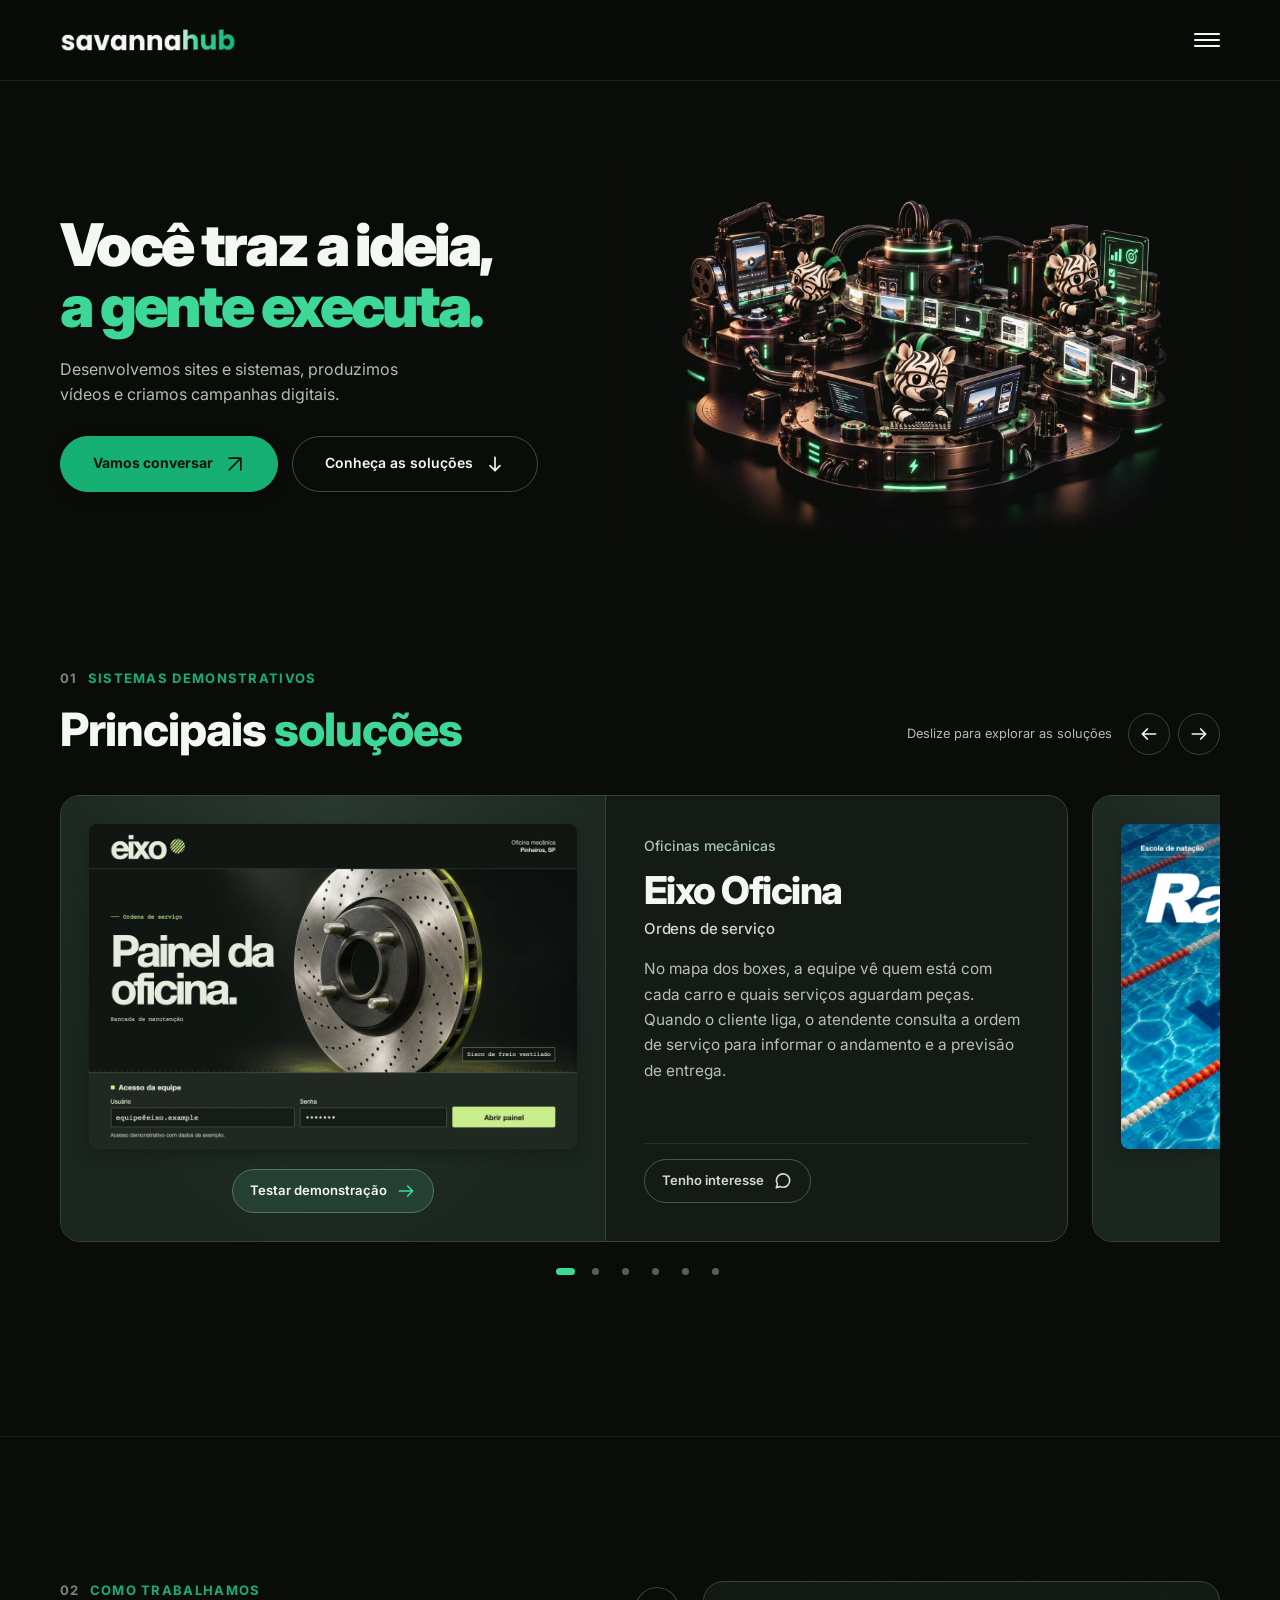
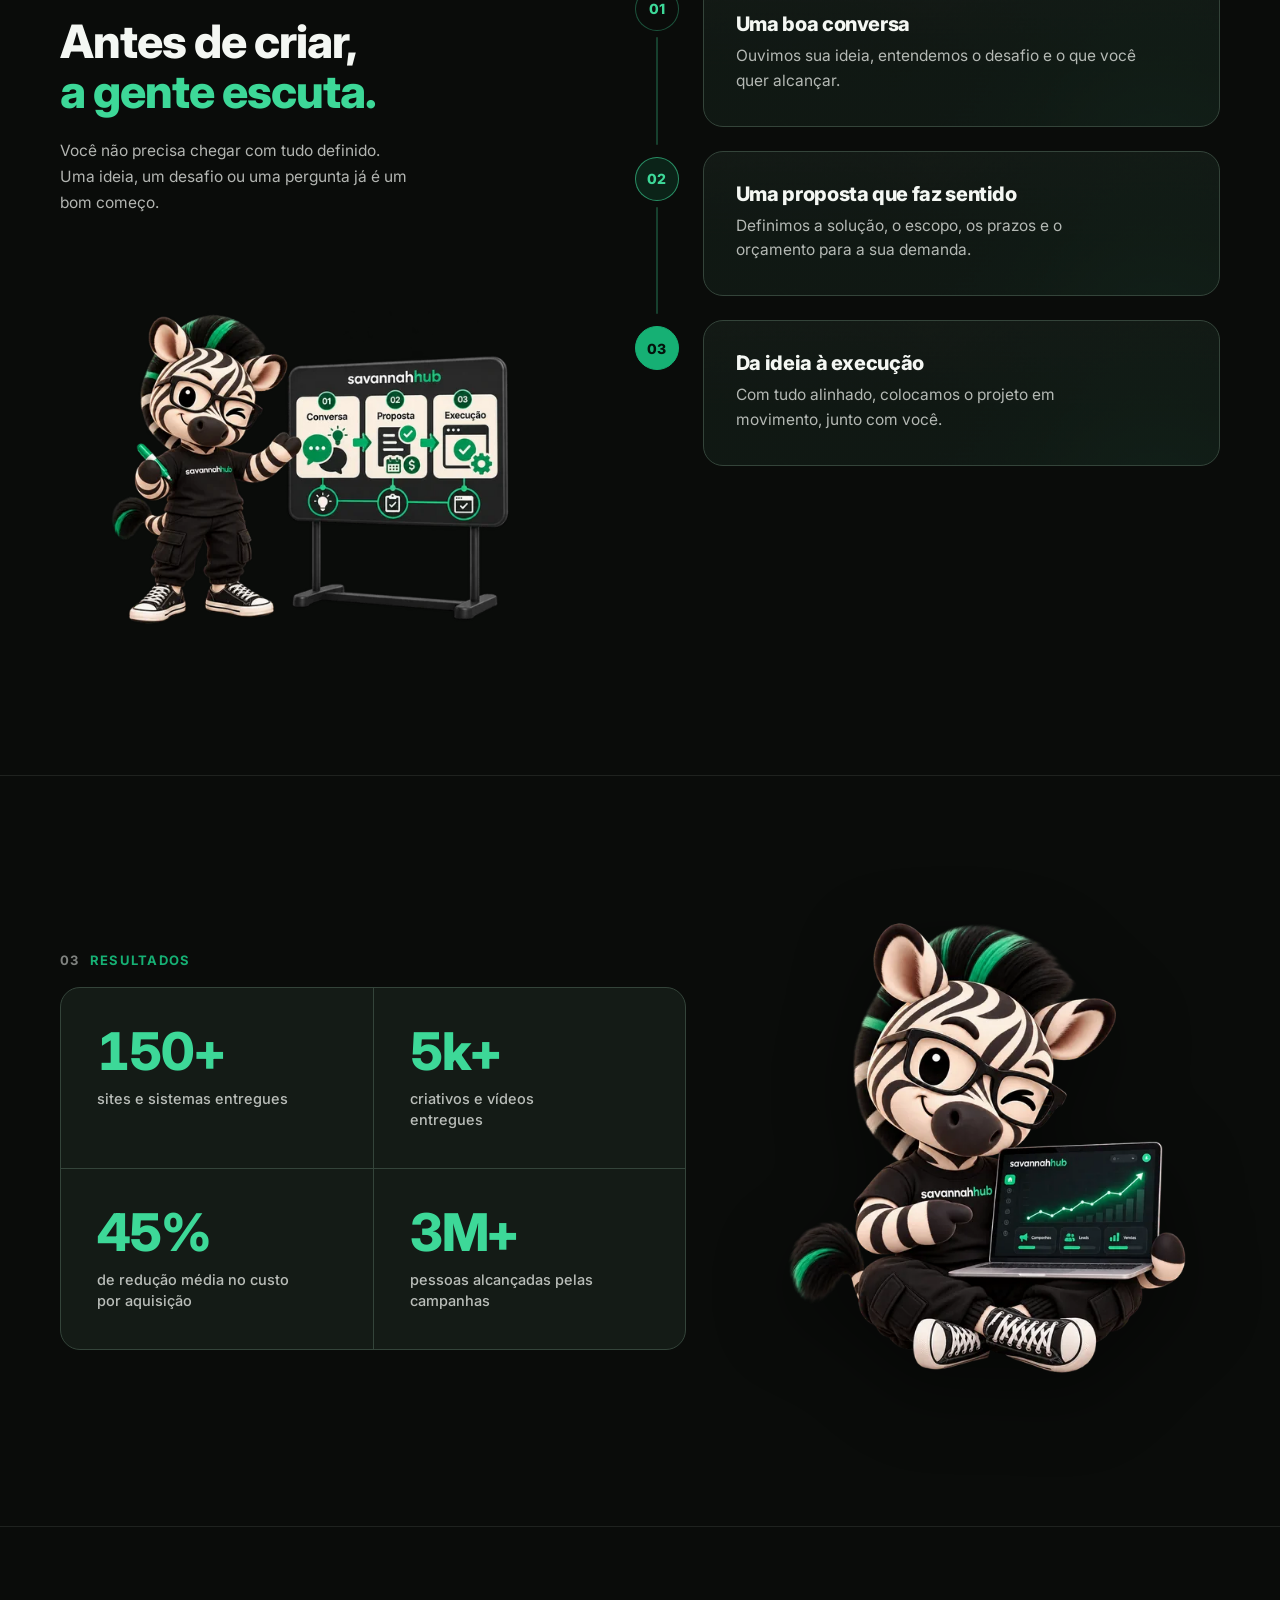
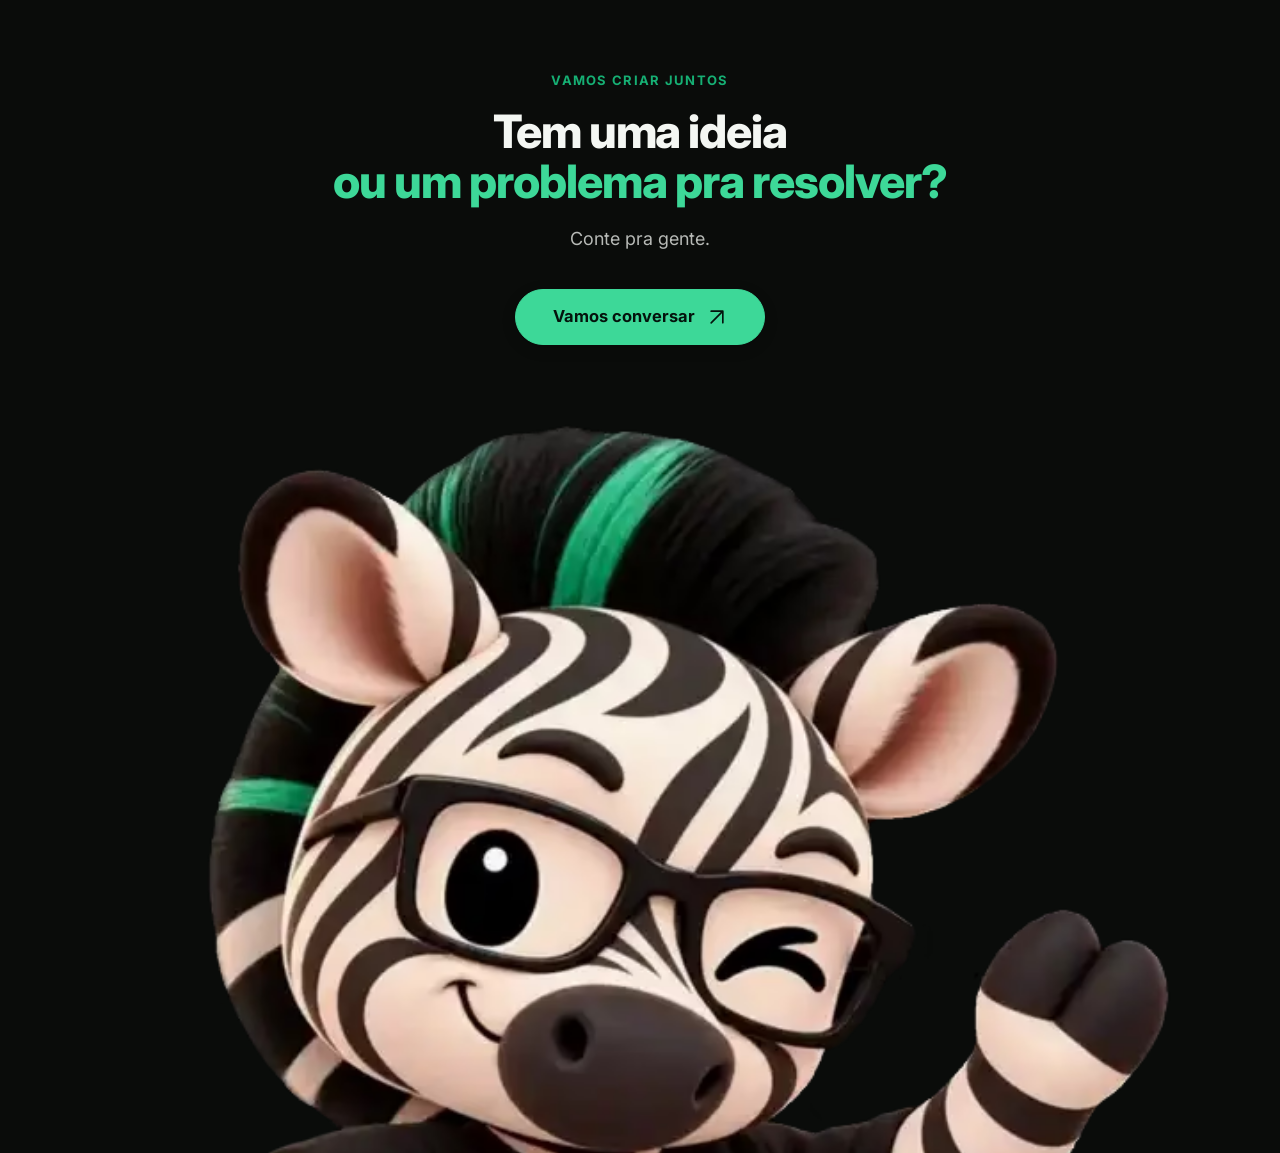
==== commit cd2ebae0: "Refina o site da Savannah e integra as soluções ao WhatsApp" ====
--- a/index.html
+++ b/index.html
@@ -53,17 +53,17 @@
       }
     </script>
   </head>
-  <body>
+  <body id="inicio">
     <a class="skip-link" href="#conteudo">Pular para o conteúdo</a>
 
     <svg class="svg-library" xmlns="http://www.w3.org/2000/svg" aria-hidden="true">
       <symbol id="arrow-up-right" viewBox="0 0 24 24"><path d="M5 19 19 5M5 5h14v14"></path></symbol>
       <symbol id="arrow-right" viewBox="0 0 24 24"><path d="M4 12h16m-6-6 6 6-6 6"></path></symbol>
       <symbol id="arrow-down" viewBox="0 0 24 24"><path d="M12 4v16m-6-6 6 6 6-6"></path></symbol>
-      <symbol id="mark-github" viewBox="0 0 16 16"><path fill="currentColor" d="M8 0a8 8 0 0 0-2.53 15.59c.4.07.55-.17.55-.38v-1.49c-2.23.49-2.7-1.08-2.7-1.08-.36-.93-.89-1.18-.89-1.18-.73-.5.06-.49.06-.49.8.06 1.22.83 1.22.83.71 1.22 1.87.87 2.33.66.07-.52.28-.87.51-1.07-1.78-.2-3.64-.89-3.64-3.95 0-.87.31-1.58.82-2.14-.08-.2-.36-1.02.08-2.12 0 0 .67-.22 2.2.82A7.67 7.67 0 0 1 8 3.73c.68 0 1.36.09 2 .27 1.53-1.04 2.2-.82 2.2-.82.44 1.1.16 1.92.08 2.12.51.56.82 1.27.82 2.14 0 3.07-1.87 3.75-3.65 3.95.29.25.54.74.54 1.49v2.33c0 .21.15.46.55.38A8 8 0 0 0 8 0Z"/></symbol>
+      <symbol id="chat" viewBox="0 0 24 24"><path d="M20 11.5a8 8 0 0 1-8 8 9 9 0 0 1-3.7-.8L4 20l1.3-4.2a8 8 0 1 1 14.7-4.3Z"></path></symbol>
     </svg>
 
-    <header class="header" id="inicio">
+    <header class="header">
       <div class="container header-inner">
         <a href="#inicio" class="brand" aria-label="Savannah Hub, início">
           <img src="assets/logo-savannahub.png" width="1597" height="212" alt="Savannah Hub">
@@ -88,7 +88,7 @@
       <section class="hero" aria-labelledby="hero-title">
         <div class="hero-copy">
           <h1 id="hero-title">Você traz a ideia,<br><span>a gente executa.</span></h1>
-          <p class="hero-description"><span>Somos a Savannah:</span> agência criativa especializada em tecnologia, conteúdo e soluções integradas.</p>
+          <p class="hero-description">Desenvolvemos sites e sistemas, produzimos vídeos e criamos campanhas digitais.</p>
           <div class="hero-actions">
             <a class="button button-primary" data-whatsapp="" href="https://wa.me/5511958054512?text=Opa!%20Quero%20conversar%20sobre%20uma%20ideia%20ou%20desafio%20para%20o%20meu%20projeto." target="_blank" rel="noopener noreferrer">Vamos conversar <svg class="icon" aria-hidden="true"><use href="#arrow-up-right"></use></svg></a>
             <a class="button button-outline" href="#solucoes">Conheça as soluções <svg class="icon" aria-hidden="true"><use href="#arrow-down"></use></svg></a>
@@ -123,11 +123,11 @@
                 <a class="solution-demo" href="demos/acessos/eixo.html" target="_blank" rel="noopener" aria-label="Testar demonstração de Eixo Oficina (abre em nova aba)">Testar demonstração <svg class="icon small-icon" aria-hidden="true"><use href="#arrow-right"></use></svg></a>
               </div>
               <div class="solution-copy">
-                <p class="solution-category">Gestão operacional</p>
+                <p class="solution-category">Oficinas mecânicas</p>
                 <h3 id="solution-eixo">Eixo Oficina<span>Ordens de serviço</span></h3>
-                <p class="solution-description">Desenvolvi um painel visual para acompanhar serviços em uma oficina. Implementei a distribuição de veículos entre boxes, o cálculo de orçamentos e as etapas de atendimento, com validação de responsáveis e prazos.</p>
-                <div class="solution-source">
-                  <a href="https://github.com/mauro-mota/eixo-oficina" target="_blank" rel="noopener" aria-label="Ver Eixo Oficina no GitHub (abre em nova aba)"><svg width="16" height="16" aria-hidden="true"><use href="#mark-github"></use></svg> Ver no GitHub</a>
+                <p class="solution-description">No mapa dos boxes, a equipe vê quem está com cada carro e quais serviços aguardam peças. Quando o cliente liga, o atendente consulta a ordem de serviço para informar o andamento e a previsão de entrega.</p>
+                <div class="solution-contact">
+                  <a data-whatsapp="" data-service="eixo" href="https://wa.me/5511958054512?text=Opa!%20Vi%20a%20solu%C3%A7%C3%A3o%20Eixo%20Oficina%20no%20site%20da%20Savannah.%20Queria%20saber%20como%20ela%20pode%20ajudar%20a%20organizar%20as%20ordens%20de%20servi%C3%A7o%20da%20oficina." target="_blank" rel="noopener noreferrer" aria-label="Tenho interesse em Eixo Oficina — conversar pelo WhatsApp (abre em nova aba)">Tenho interesse <svg class="icon small-icon" aria-hidden="true"><use href="#chat"></use></svg></a>
                 </div>
               </div>
             </article>
@@ -139,11 +139,11 @@
                 <a class="solution-demo" href="demos/acessos/raia.html" target="_blank" rel="noopener" aria-label="Testar demonstração de Raia Três (abre em nova aba)">Testar demonstração <svg class="icon small-icon" aria-hidden="true"><use href="#arrow-right"></use></svg></a>
               </div>
               <div class="solution-copy">
-                <p class="solution-category">Análise de dados</p>
+                <p class="solution-category">Escolas de natação</p>
                 <h3 id="solution-raia">Raia Três<span>Campanhas e matrículas</span></h3>
-                <p class="solution-description">Criei um painel que relaciona o investimento por canal às aulas experimentais e matrículas de uma escola de natação. Implementei indicadores de conversão e custo de aquisição que se atualizam conforme os atendimentos são registrados.</p>
-                <div class="solution-source">
-                  <a href="https://github.com/mauro-mota/raia-tres" target="_blank" rel="noopener" aria-label="Ver Raia Três no GitHub (abre em nova aba)"><svg width="16" height="16" aria-hidden="true"><use href="#mark-github"></use></svg> Ver no GitHub</a>
+                <p class="solution-description">A escola acompanha quantas aulas experimentais viram matrículas em cada canal de divulgação. O painel cruza esses números com a verba investida e mostra o custo por matrícula, para orientar a próxima campanha.</p>
+                <div class="solution-contact">
+                  <a data-whatsapp="" data-service="raia" href="https://wa.me/5511958054512?text=Opa!%20Tenho%20interesse%20na%20solu%C3%A7%C3%A3o%20Raia%20Tr%C3%AAs.%20Queria%20conversar%20sobre%20como%20acompanhar%20quais%20campanhas%20trazem%20matr%C3%ADculas%20para%20a%20escola%20de%20nata%C3%A7%C3%A3o." target="_blank" rel="noopener noreferrer" aria-label="Tenho interesse em Raia Três — conversar pelo WhatsApp (abre em nova aba)">Tenho interesse <svg class="icon small-icon" aria-hidden="true"><use href="#chat"></use></svg></a>
                 </div>
               </div>
             </article>
@@ -155,11 +155,11 @@
                 <a class="solution-demo" href="demos/acessos/dobra.html" target="_blank" rel="noopener" aria-label="Testar demonstração de Dobra (abre em nova aba)">Testar demonstração <svg class="icon small-icon" aria-hidden="true"><use href="#arrow-right"></use></svg></a>
               </div>
               <div class="solution-copy">
-                <p class="solution-category">Cálculos e regras de negócio</p>
+                <p class="solution-category">Gráficas</p>
                 <h3 id="solution-dobra">Dobra<span>Pedidos e orçamentos</span></h3>
-                <p class="solution-description">Criei um simulador de orçamento para uma gráfica, com cálculo por papel e tiragem. Conectei a configuração do produto à aprovação e ao acompanhamento do pedido, usando formulários com validação e atualização imediata dos valores.</p>
-                <div class="solution-source">
-                  <a href="https://github.com/mauro-mota/dobra-grafica" target="_blank" rel="noopener" aria-label="Ver Dobra no GitHub (abre em nova aba)"><svg width="16" height="16" aria-hidden="true"><use href="#mark-github"></use></svg> Ver no GitHub</a>
+                <p class="solution-description">Se o cliente muda o papel ou a tiragem, a gráfica vê o novo preço na hora. Ao aprovar o orçamento, a equipe gera o pedido com as mesmas especificações, sem precisar digitar tudo de novo.</p>
+                <div class="solution-contact">
+                  <a data-whatsapp="" data-service="dobra" href="https://wa.me/5511958054512?text=Opa!%20Vi%20a%20solu%C3%A7%C3%A3o%20Dobra%20no%20site%20da%20Savannah.%20Queria%20saber%20como%20us%C3%A1-la%20para%20fazer%20or%C3%A7amentos%20e%20acompanhar%20os%20pedidos%20da%20gr%C3%A1fica." target="_blank" rel="noopener noreferrer" aria-label="Tenho interesse em Dobra — conversar pelo WhatsApp (abre em nova aba)">Tenho interesse <svg class="icon small-icon" aria-hidden="true"><use href="#chat"></use></svg></a>
                 </div>
               </div>
             </article>
@@ -171,11 +171,11 @@
                 <a class="solution-demo" href="demos/acessos/grifo.html" target="_blank" rel="noopener" aria-label="Testar demonstração de Grifo (abre em nova aba)">Testar demonstração <svg class="icon small-icon" aria-hidden="true"><use href="#arrow-right"></use></svg></a>
               </div>
               <div class="solution-copy">
-                <p class="solution-category">Relacionamento e organização de dados</p>
-                <h3 id="solution-grifo">Grifo<span>Assessoria de imprensa</span></h3>
-                <p class="solution-description">Criei um sistema de acompanhamento de pautas com histórico por jornalista, agenda de entrevistas e clipping. Implementei filtros de retorno, controle de exclusivas e verificação de conflitos de horário entre jornalistas e porta-vozes.</p>
-                <div class="solution-source">
-                  <a href="https://github.com/mauro-mota/grifo-imprensa" target="_blank" rel="noopener" aria-label="Ver Grifo no GitHub (abre em nova aba)"><svg width="16" height="16" aria-hidden="true"><use href="#mark-github"></use></svg> Ver no GitHub</a>
+                <p class="solution-category">Assessorias de imprensa</p>
+                <h3 id="solution-grifo">Grifo<span>Pautas e entrevistas</span></h3>
+                <p class="solution-description">Antes de oferecer uma pauta, o assessor consulta quais jornalistas já receberam a sugestão e se algum veículo tem a exclusiva. Os retornos aparecem por prazo, para a equipe saber com quem retomar a conversa naquele dia.</p>
+                <div class="solution-contact">
+                  <a data-whatsapp="" data-service="grifo" href="https://wa.me/5511958054512?text=Opa!%20Tenho%20interesse%20na%20solu%C3%A7%C3%A3o%20Grifo.%20Queria%20saber%20como%20ela%20pode%20ajudar%20a%20equipe%20a%20organizar%20as%20pautas%20e%20os%20contatos%20com%20jornalistas." target="_blank" rel="noopener noreferrer" aria-label="Tenho interesse em Grifo — conversar pelo WhatsApp (abre em nova aba)">Tenho interesse <svg class="icon small-icon" aria-hidden="true"><use href="#chat"></use></svg></a>
                 </div>
               </div>
             </article>
@@ -187,11 +187,11 @@
                 <a class="solution-demo" href="demos/acessos/vao.html" target="_blank" rel="noopener" aria-label="Testar demonstração de Vão (abre em nova aba)">Testar demonstração <svg class="icon small-icon" aria-hidden="true"><use href="#arrow-right"></use></svg></a>
               </div>
               <div class="solution-copy">
-                <p class="solution-category">Agendamento e CRM</p>
+                <p class="solution-category">Imobiliárias</p>
                 <h3 id="solution-vao">Vão<span>Visitas e relacionamento</span></h3>
-                <p class="solution-description">Desenvolvi uma agenda de visitas imobiliárias com visualização de imóveis e controle de disponibilidade. Implementei a prevenção de conflitos entre corretores e imóveis, além do acompanhamento de cada atendimento até a proposta e o fechamento.</p>
-                <div class="solution-source">
-                  <a href="https://github.com/mauro-mota/crm-imobiliario" target="_blank" rel="noopener" aria-label="Ver Vão no GitHub (abre em nova aba)"><svg width="16" height="16" aria-hidden="true"><use href="#mark-github"></use></svg> Ver no GitHub</a>
+                <p class="solution-description">A agenda impede que a imobiliária reserve o mesmo imóvel ou corretor para duas visitas no mesmo horário. Depois de cada visita realizada, a equipe vê quem precisa de retorno e acompanha o atendimento até a proposta ou o fechamento.</p>
+                <div class="solution-contact">
+                  <a data-whatsapp="" data-service="vao" href="https://wa.me/5511958054512?text=Opa!%20Vi%20a%20solu%C3%A7%C3%A3o%20V%C3%A3o%20no%20site%20da%20Savannah.%20Queria%20conversar%20sobre%20como%20organizar%20as%20visitas%20aos%20im%C3%B3veis%20e%20os%20retornos%20aos%20clientes." target="_blank" rel="noopener noreferrer" aria-label="Tenho interesse em Vão — conversar pelo WhatsApp (abre em nova aba)">Tenho interesse <svg class="icon small-icon" aria-hidden="true"><use href="#chat"></use></svg></a>
                 </div>
               </div>
             </article>
@@ -203,11 +203,11 @@
                 <a class="solution-demo" href="demos/acessos/intervalo.html" target="_blank" rel="noopener" aria-label="Testar demonstração de Intervalo (abre em nova aba)">Testar demonstração <svg class="icon small-icon" aria-hidden="true"><use href="#arrow-right"></use></svg></a>
               </div>
               <div class="solution-copy">
-                <p class="solution-category">Fluxos de aprovação</p>
-                <h3 id="solution-intervalo">Intervalo<span>Gestão de conteúdo</span></h3>
-                <p class="solution-description">Desenvolvi um espaço para organizar parcerias e entregas de criadores. Estruturei o controle de versões, os pedidos de ajuste e a aprovação sequencial das peças, vinculando a liberação da cobrança à conclusão das entregas.</p>
-                <div class="solution-source">
-                  <a href="https://github.com/mauro-mota/intervalo-estudio" target="_blank" rel="noopener" aria-label="Ver Intervalo no GitHub (abre em nova aba)"><svg width="16" height="16" aria-hidden="true"><use href="#mark-github"></use></svg> Ver no GitHub</a>
+                <p class="solution-category">Criadores de conteúdo</p>
+                <h3 id="solution-intervalo">Intervalo<span>Parcerias e entregas</span></h3>
+                <p class="solution-description">Em cada parceria com uma marca, o criador acompanha a versão enviada de cada peça e os ajustes pedidos. Quando todas as entregas são aprovadas, o painel mostra quanto falta receber pelo trabalho.</p>
+                <div class="solution-contact">
+                  <a data-whatsapp="" data-service="intervalo" href="https://wa.me/5511958054512?text=Opa!%20Tenho%20interesse%20na%20solu%C3%A7%C3%A3o%20Intervalo.%20Queria%20saber%20como%20acompanhar%20as%20entregas%20e%20aprova%C3%A7%C3%B5es%20das%20parcerias%20com%20marcas." target="_blank" rel="noopener noreferrer" aria-label="Tenho interesse em Intervalo — conversar pelo WhatsApp (abre em nova aba)">Tenho interesse <svg class="icon small-icon" aria-hidden="true"><use href="#chat"></use></svg></a>
                 </div>
               </div>
             </article>
@@ -244,12 +244,13 @@
       <section class="section section--line" id="numeros" aria-labelledby="numbers-title">
         <div class="container numbers-layout">
           <div class="numbers-copy">
-          <p class="eyebrow section-label" id="numbers-title"><span>03</span> RESULTADOS</p>
-          <ul class="stats" role="list">
-            <li class="stat"><strong class="stat-value">150+</strong><span class="stat-label">Sites e sistemas entregues</span></li><li class="stat"><strong class="stat-value">5k+</strong><span class="stat-label">criativos e vídeos entregues</span></li>
-            <li class="stat"><strong class="stat-value">45%</strong><span class="stat-label">de redução de custo por aquisição (média)</span></li>
-            <li class="stat"><strong class="stat-value">3M+</strong><span class="stat-label">pessoas alcançadas pelas campanhas</span></li>
-          </ul>
+            <h2 class="eyebrow section-label" id="numbers-title"><span>03</span> Resultados</h2>
+            <ul class="stats" role="list">
+              <li class="stat"><strong class="stat-value">150+</strong><span class="stat-label">sites e sistemas entregues</span></li>
+              <li class="stat"><strong class="stat-value">5k+</strong><span class="stat-label">criativos e vídeos entregues</span></li>
+              <li class="stat"><strong class="stat-value">45%</strong><span class="stat-label">de redução média no custo por aquisição</span></li>
+              <li class="stat"><strong class="stat-value">3M+</strong><span class="stat-label">pessoas alcançadas pelas campanhas</span></li>
+            </ul>
           </div>
           <div class="numbers-mascot" aria-hidden="true"><img src="assets/mascote-resultados.webp" width="600" height="600" alt="" loading="lazy" decoding="async"></div>
         </div>
--- a/styles.css
+++ b/styles.css
@@ -30,15 +30,18 @@
 .skip-link{position:fixed;top:12px;left:12px;z-index:30;padding:12px 20px;border-radius:999px;background:var(--green);color:var(--ink);font-weight:700;transform:translateY(-200%)}
 .skip-link:focus{transform:translateY(0)}
 
-@keyframes savSpark{0%{top:0;opacity:0}4%{opacity:1}30%{opacity:1}34%{top:100%;opacity:0}100%{top:100%;opacity:0}}
-@keyframes savRing{0%{box-shadow:0 0 0 0 rgba(61,216,152,.55),0 8px 22px rgba(22,176,116,.35)}70%,100%{box-shadow:0 0 0 14px rgba(61,216,152,0),0 8px 22px rgba(22,176,116,.35)}}
+@keyframes savSpark {
+  0% { top: 0; opacity: 0; }
+  12%, 88% { opacity: 1; }
+  100% { top: 100%; opacity: 0; }
+}
 
 /* Botões — pílula */
 .button{display:inline-flex;align-items:center;justify-content:center;gap:11px;min-height:54px;padding:15px 26px;border:1.5px solid transparent;border-radius:999px;font-size:16px;font-weight:700;line-height:1.2;transition:transform .2s,background .2s,border-color .2s,box-shadow .2s,color .2s}
 .button .icon{transition:transform .2s}
 .button:hover .icon{transform:translate(2px,-2px)}
-.button-primary{background:var(--green);border-color:var(--green);color:var(--ink);box-shadow:0 5px 19px rgba(22,176,116,.22)}
-.button-primary:hover{background:var(--mint);border-color:var(--mint);transform:translateY(-2px);box-shadow:0 8px 25px rgba(22,176,116,.32)}
+.button-primary{background:var(--green);border-color:var(--green);color:var(--ink);box-shadow:0 4px 14px rgba(0,0,0,.18)}
+.button-primary:hover{background:var(--mint);border-color:var(--mint);transform:translateY(-2px);box-shadow:0 6px 18px rgba(0,0,0,.24)}
 .button-outline{background:transparent;border-color:rgba(244,247,243,.25);color:var(--white);font-weight:600}
 .button-outline:hover{border-color:rgba(61,216,152,.6);background:rgba(22,176,116,.08);transform:translateY(-2px)}
 
@@ -71,17 +74,17 @@
 .menu-link+.menu-link{border-top:1px solid rgba(244,247,243,.07)}
 .menu-link:hover{color:var(--mint)}
 
-/* Hero — o primeiro acontecimento: no celular o vídeo do Zé abre a página (1:1); no desktop ele vem abaixo do texto (16:9) */
-.hero{position:relative;isolation:isolate;overflow:hidden;display:flex;flex-direction:column;align-items:center;padding:0 var(--gutter) 96px;text-align:center}
-.hero-media{order:-1;position:relative;width:calc(100% + 2 * var(--gutter));margin:0 calc(-1 * var(--gutter)) 36px;aspect-ratio:1;background:var(--bg);overflow:hidden;line-height:0}
+/* O estúdio abre a página no celular e divide a abertura com o título no desktop. */
+.hero{position:relative;isolation:isolate;overflow:hidden;display:flex;flex-direction:column;align-items:center;padding:0 var(--gutter) 42px;text-align:center}
+.hero-media{order:-1;position:relative;width:calc(100% + 2 * var(--gutter));margin:0 calc(-1 * var(--gutter)) 12px;aspect-ratio:1;background:var(--bg);overflow:hidden;line-height:0}
 .hero-media video{display:block;width:100%;height:100%;object-fit:contain;background:var(--bg)}
 .hero-media:after{content:"";position:absolute;inset:0;pointer-events:none;background:linear-gradient(to right,var(--bg),transparent 4%,transparent 96%,var(--bg)),linear-gradient(to bottom,var(--bg),transparent 4%,transparent 96%,var(--bg))}
 .hero-copy{position:relative;width:100%;max-width:880px;margin-inline:auto}
 /* Título: 40px a partir de 390px de largura; abaixo disso encolhe para não quebrar em 3 linhas */
 h1{font-size:clamp(28px,16.67vw - 25px,40px);font-weight:900;line-height:1.06;letter-spacing:-.028em;margin-bottom:20px}
 h1 span{color:var(--mint)}
-.hero-description{font-size:15px;line-height:1.6;color:var(--t74);max-width:36ch;margin-inline:20px}
-.hero-actions{display:flex;flex-direction:column;gap:12px;margin-top:32px;padding-inline:5px}
+.hero-description{font-size:15px;line-height:1.6;color:var(--t74);max-width:36ch;margin-inline:auto}
+.hero-actions{display:flex;flex-direction:column;gap:12px;margin-top:24px;padding-inline:5px}
 .hero-actions .button{width:100%;font-size:14px}
 
 /* Seções */
@@ -166,8 +169,8 @@
   border-bottom: 1px solid var(--border);
 }
 .solution-preview { width: 100%; border-radius: 8px; }
-.solution-preview img { width: 100%; border-radius: inherit; aspect-ratio: 3 / 2; box-shadow: 0 6px 18px #08100940; }
-.solution-demo, .solution-source a {
+.solution-preview img { width: 100%; border-radius: inherit; aspect-ratio: 3 / 2; box-shadow: 0 6px 18px rgba(0,0,0,.23); }
+.solution-demo, .solution-contact a {
   display: inline-flex;
   align-items: center;
   justify-content: center;
@@ -191,7 +194,7 @@
   min-width: 0;
   padding: clamp(18px, 3vw, 42px);
 }
-.solution-category { color: #a6c6b3; font-size: .74rem; font-weight: 500; }
+.solution-category { color: #a6c6b3; font-size: .875rem; font-weight: 500; }
 .solution-copy h3 { margin: 10px 0 16px; font-size: clamp(1.5rem, 3vw, 2.4rem); letter-spacing: -.04em; }
 .solution-copy h3 span {
   display: block;
@@ -203,9 +206,9 @@
   line-height: 1.45;
 }
 .solution-description { margin-bottom: 20px; color: var(--t74); font-size: .92rem; line-height: 1.65; }
-.solution-source { width: 100%; margin-top: auto; padding-top: 15px; border-top: 1px solid var(--line); }
-.solution-source a { border: 1px solid #45574b; color: var(--t86); }
-.solution-source a:hover { background: #1f2d24; border-color: var(--mint); }
+.solution-contact { width: 100%; margin-top: auto; padding-top: 15px; border-top: 1px solid var(--line); }
+.solution-contact a { border: 1px solid #45574b; color: var(--t86); }
+.solution-contact a:hover { background: #1f2d24; border-color: var(--mint); }
 .solutions-pages { display: flex; align-items: center; justify-content: center; margin-top: 10px; }
 .solutions-pages button {
   display: grid;
@@ -254,24 +257,39 @@
 .step-rail{position:relative;align-self:stretch;padding-top:6px}
 .step-number{position:relative;z-index:1;display:grid;place-items:center;width:44px;height:44px;border-radius:50%;background:var(--bg);border:1px solid rgba(61,216,152,.35);color:var(--mint);font-size:14px;font-weight:800;letter-spacing:.02em;transition:background .3s,border-color .3s}
 .process-list li:nth-child(2) .step-number{background:rgba(22,176,116,.14);border-color:rgba(61,216,152,.6)}
-.process-list li:last-child .step-number{background:var(--green);border-color:var(--green);color:var(--ink);animation:savRing 2.8s ease-out infinite}
-.step-line{position:absolute;left:21px;top:56px;bottom:-14px;width:2px;border-radius:2px;background:linear-gradient(180deg,rgba(61,216,152,.6),rgba(61,216,152,.2) 60%,rgba(61,216,152,.6));box-shadow:0 0 10px rgba(61,216,152,.3)}
-.step-spark{position:absolute;left:-3px;top:0;width:8px;height:8px;margin-top:-4px;border-radius:50%;background:var(--mint);box-shadow:0 0 12px 2px rgba(61,216,152,.9);opacity:0;animation:savSpark 4.2s cubic-bezier(.4,0,.2,1) infinite}
-.process-list li:nth-child(2) .step-spark{animation-delay:1.4s}
-.step-card{position:relative;overflow:hidden;background:url(assets/step-haze.webp) center/cover no-repeat,linear-gradient(180deg,rgba(244,247,243,.03),rgba(244,247,243,.01));border:1px solid var(--border);box-shadow:inset 0 1px 0 rgba(244,247,243,.04);border-radius:var(--panel-radius);padding:26px 24px 28px;transition:border-color .3s,transform .3s,background-color .3s}
-.process-list li:hover .step-card{border-color:rgba(61,216,152,.35);transform:translateX(4px);background-color:rgba(22,176,116,.06)}
-.process-list li:hover .step-number{border-color:var(--mint);background:rgba(22,176,116,.18)}
-.process-list li:last-child:hover .step-number{background:var(--mint)}
+.process-list li:last-child .step-number{background:var(--green);border-color:var(--green);color:var(--ink)}
+.step-line{position:absolute;left:21px;top:56px;bottom:-14px;width:2px;border-radius:2px;background:rgba(61,216,152,.26)}
+.step-spark{position:absolute;left:-2px;top:0;width:6px;height:6px;margin-top:-3px;border-radius:50%;background:var(--mint);opacity:0}
+@media (prefers-reduced-motion:no-preference) {
+  .process-list.has-entered .step-spark { animation:savSpark 1s ease-in-out both; }
+  .process-list.has-entered li:nth-child(2) .step-spark { animation-delay:1s; }
+}
+.step-card{position:relative;overflow:hidden;background:linear-gradient(rgba(15,21,17,.72),rgba(15,21,17,.72)),url(assets/step-haze.webp) center/cover no-repeat,var(--panel);border:1px solid var(--border);border-radius:var(--panel-radius);padding:26px 24px 28px}
 .process-list h3{font-size:18.5px;position:relative;letter-spacing:-.018em}
 .process-list p{font-size:15px;line-height:1.6;color:var(--t72);margin-top:8px;position:relative;max-width:40ch}
 
 /* Resultados — números em grade 2×2 + mascote */
 .numbers-layout{display:grid;grid-template-columns:1fr;gap:36px;align-items:end}
-.stats{list-style:none;margin:0;padding:0;display:grid;grid-template-columns:repeat(2,minmax(0,1fr));gap:12px}
-.stat{display:flex;flex-direction:column;align-items:center;gap:8px;text-align:center;padding:24px 14px;background:var(--panel);border:1px solid var(--border);border-radius:var(--panel-radius);transition:border-color .3s,transform .3s}
-.stat:hover{border-color:#476553;transform:translateY(-4px)}
-.stat-value{font-size:clamp(32px,2vw + 22px,56px);font-weight:800;line-height:1;letter-spacing:-.03em;color:var(--mint);font-variant-numeric:tabular-nums}
-.stat-label{font-size:13px;font-weight:500;line-height:1.45;color:var(--t72);max-width:22ch}
+.stats {
+  display: grid;
+  grid-template-columns: repeat(2, minmax(0, 1fr));
+  margin: 0;
+  padding: 0;
+  list-style: none;
+  background: var(--panel);
+  border: 1px solid var(--border);
+  border-radius: var(--panel-radius);
+}
+.stat {
+  display: flex;
+  flex-direction: column;
+  gap: 10px;
+  padding: clamp(20px, 3vw, 38px) clamp(14px, 2.8vw, 36px);
+}
+.stat:nth-child(even) { border-inline-start: 1px solid var(--border); }
+.stat:nth-child(n+3) { border-block-start: 1px solid var(--border); }
+.stat-value{font-size:clamp(36px,2.5vw + 20px,56px);font-weight:800;line-height:1;letter-spacing:-.04em;color:var(--mint);font-variant-numeric:tabular-nums}
+.stat-label{font-size:14px;font-weight:500;line-height:1.45;color:var(--t74);max-width:22ch}
 .numbers-mascot{justify-self:center;width:min(78%,340px)}
 .numbers-mascot img{display:block;width:100%;height:auto;filter:drop-shadow(0 24px 40px rgba(0,0,0,.45))}
 
@@ -280,7 +298,7 @@
 .contact-copy{display:flex;flex-direction:column;align-items:center;max-width:800px;text-align:center}
 .contact .eyebrow{justify-content:center;margin-bottom:18px}
 .contact-intro{font-size:17px;line-height:1.6;color:var(--t74);margin-top:18px;max-width:34ch}
-.contact .button-primary{margin-top:30px;width:100%;min-height:56px;font-size:16.5px;background:var(--mint);border-color:var(--mint);box-shadow:0 6px 22px rgba(61,216,152,.19)}
+.contact .button-primary{margin-top:30px;width:100%;min-height:56px;font-size:16.5px;background:var(--mint);border-color:var(--mint)}
 .contact .button-primary:hover{background:#6ee3af;border-color:#6ee3af}
 .contact-mascot{margin-top:28px;line-height:0}
 .contact-mascot picture,.contact-mascot img{display:block;width:100%;height:auto}
@@ -307,16 +325,13 @@
 @media(min-width:480px){
   :root{--gutter:26px}
   .brand{width:146px}
-  .hero-description{max-width:440px;margin-inline:auto;padding-inline:20px}
+  .hero-media{width:min(100%, 480px);margin:0 auto 16px}
 }
 @media(min-width:600px){
   .mobile-contact{display:none}
-  .hero-actions{flex-direction:row;justify-content:center;flex-wrap:wrap;gap:16px;margin-top:40px}
+  .hero-actions{flex-direction:row;justify-content:center;flex-wrap:wrap;gap:14px;margin-top:28px}
   .hero-actions .button{width:auto}
   .contact .button-primary{width:auto;min-width:250px;padding-inline:34px}
-}
-@media(min-width:640px){
-  .stats{gap:16px}
 }
 @media(min-width:700px){
   :root{--gutter:32px;--sec:120px;}
@@ -332,10 +347,6 @@
   .menu-link{min-height:50px}
   .eyebrow{font-size:13px}
   .section-label{margin-bottom:18px}
-  .hero{padding-block:0 120px}
-  .hero-media{order:0;width:min(100%,1100px);margin:64px auto 0;aspect-ratio:16/9}
-  h1{line-height:1.04;letter-spacing:-.03em;margin-bottom:26px}
-  .hero-description{max-width:620px;padding-inline:0}
   h2{line-height:1.08}
   .process{gap:64px}
   .process-intro>p:not(.eyebrow){margin-top:22px}
@@ -344,7 +355,6 @@
   .step-card{padding:30px 32px 32px}
   .process-list h3{font-size:20px}
   .process-list p{font-size:15.5px}
-  .stat{padding:34px 24px}
   .stat-label{font-size:14.5px}
   .contact-intro{font-size:18px}
   .contact .button-primary{margin-top:36px}
@@ -354,6 +364,26 @@
   .footer-brand{width:156px}
   .footer-bottom{margin-top:48px}
 }
+@media(min-width:768px){
+  .hero-media{width:min(100%,760px);aspect-ratio:16/9}
+  h1{font-size:clamp(48px,4.6vw,64px);line-height:1.04;letter-spacing:-.045em}
+}
+@media(min-width:1000px){
+  .hero {
+    display:grid;
+    grid-template-columns:minmax(0,.94fr) minmax(0,1.18fr);
+    column-gap:clamp(16px,2vw,32px);
+    max-width:1240px;
+    margin-inline:auto;
+    padding-block:clamp(56px,6.5vw,96px) clamp(36px,4vw,60px);
+    text-align:left;
+  }
+  .hero-copy{margin:0}
+  .hero-description{margin:0;font-size:clamp(16px,1.25vw,18px);max-width:39ch}
+  .hero-actions{justify-content:flex-start;padding:0}
+  .hero-media{order:0;width:calc(100% + var(--gutter));margin:0}
+  #solucoes{padding-top:76px;scroll-margin-top:28px}
+}
 @media(min-width:900px){
   .process{grid-template-columns:minmax(0,.9fr) minmax(0,1.1fr);gap:40px 72px}
   .process-intro{grid-column:1;grid-row:1}
@@ -365,10 +395,7 @@
 @media(min-width:1024px){
   :root{--gutter:40px;--sec:144px;}
   .brand{width:176px}
-  .hero{padding-block:0 128px}
-  .hero-media{margin-top:72px}
   .process{gap:96px}
-  .stats{gap:20px}
   .numbers-layout{gap:72px}
   .numbers-mascot{max-width:480px}
   .contact-mascot{margin-top:44px}
@@ -376,6 +403,6 @@
 @media(prefers-reduced-motion:reduce){
   html{scroll-behavior:auto}
   *,*:before,*:after{animation:none!important;transition:none!important}
-  .stat:hover,.process-list li:hover .step-card,.button:hover,.button:hover .icon,.back-to-top:hover .icon{transform:none}
+  .button:hover,.button:hover .icon,.back-to-top:hover .icon{transform:none}
   .step-spark{display:none}
 }
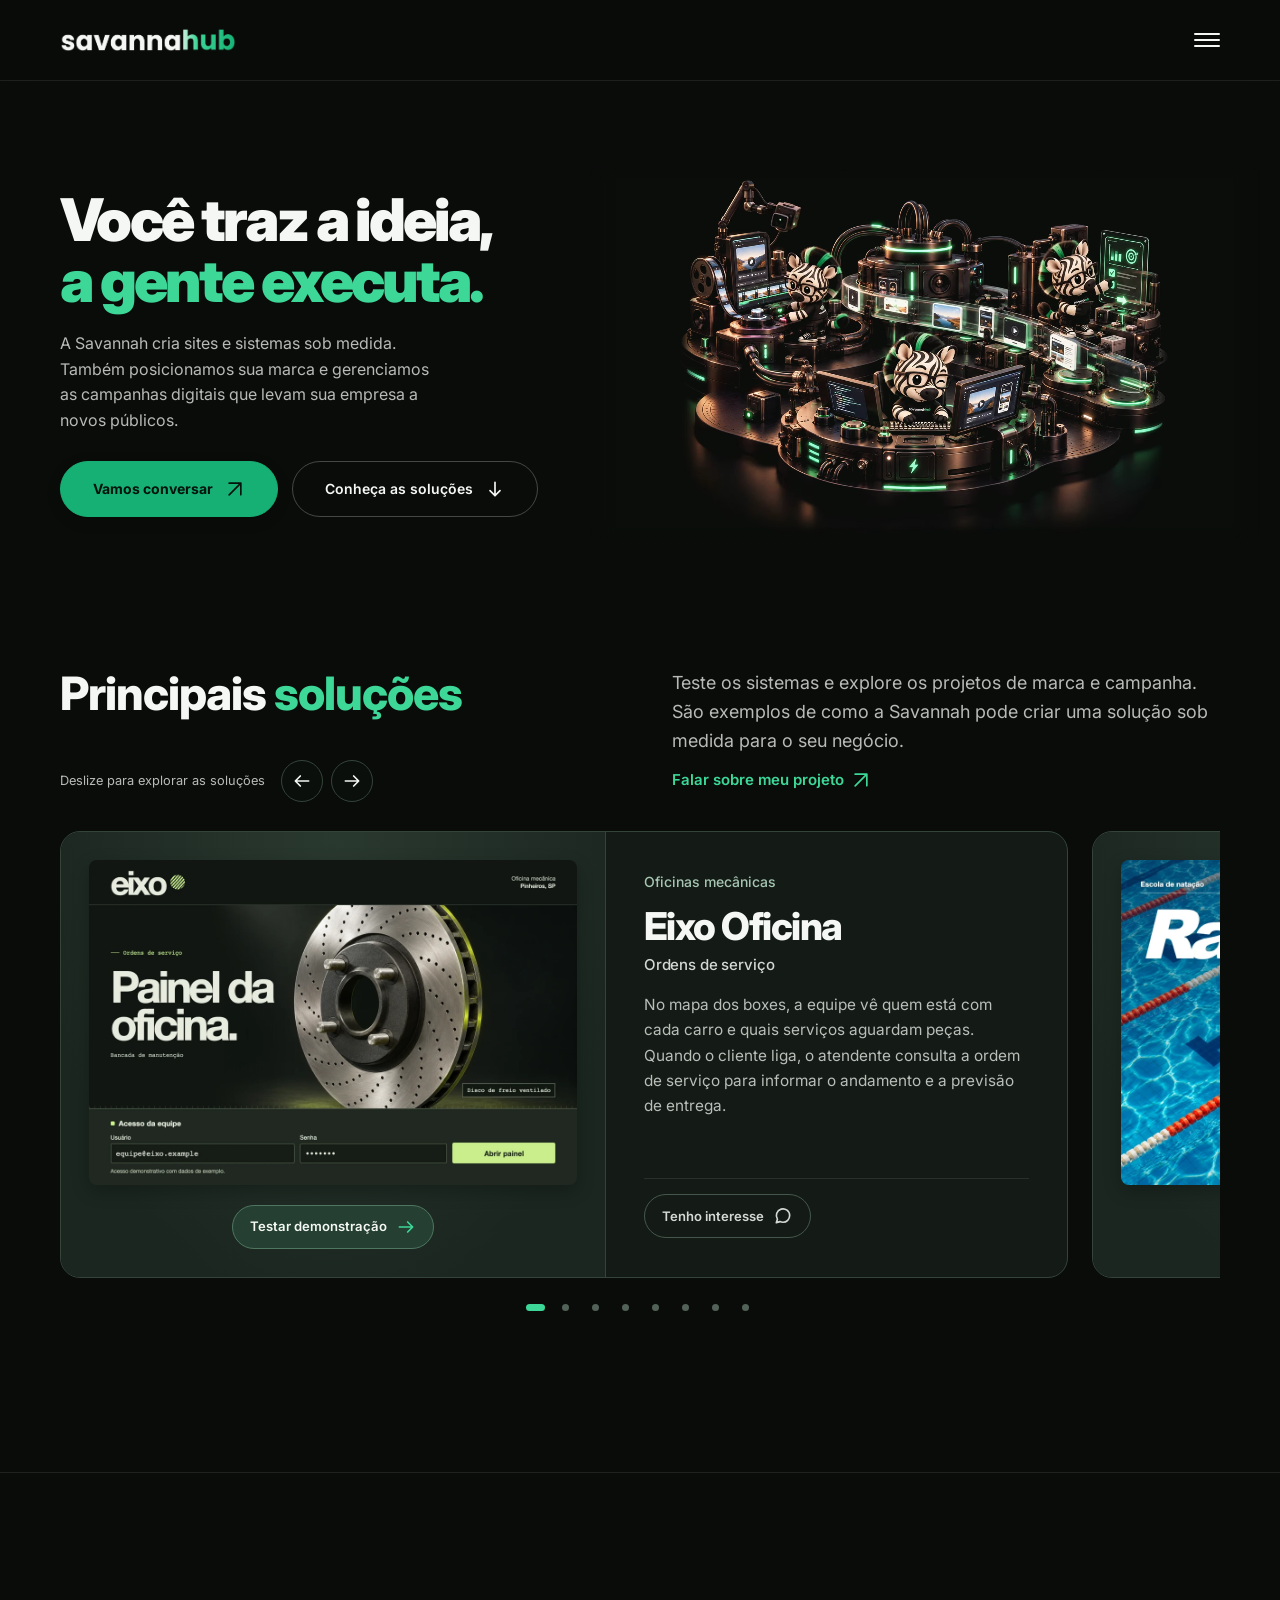
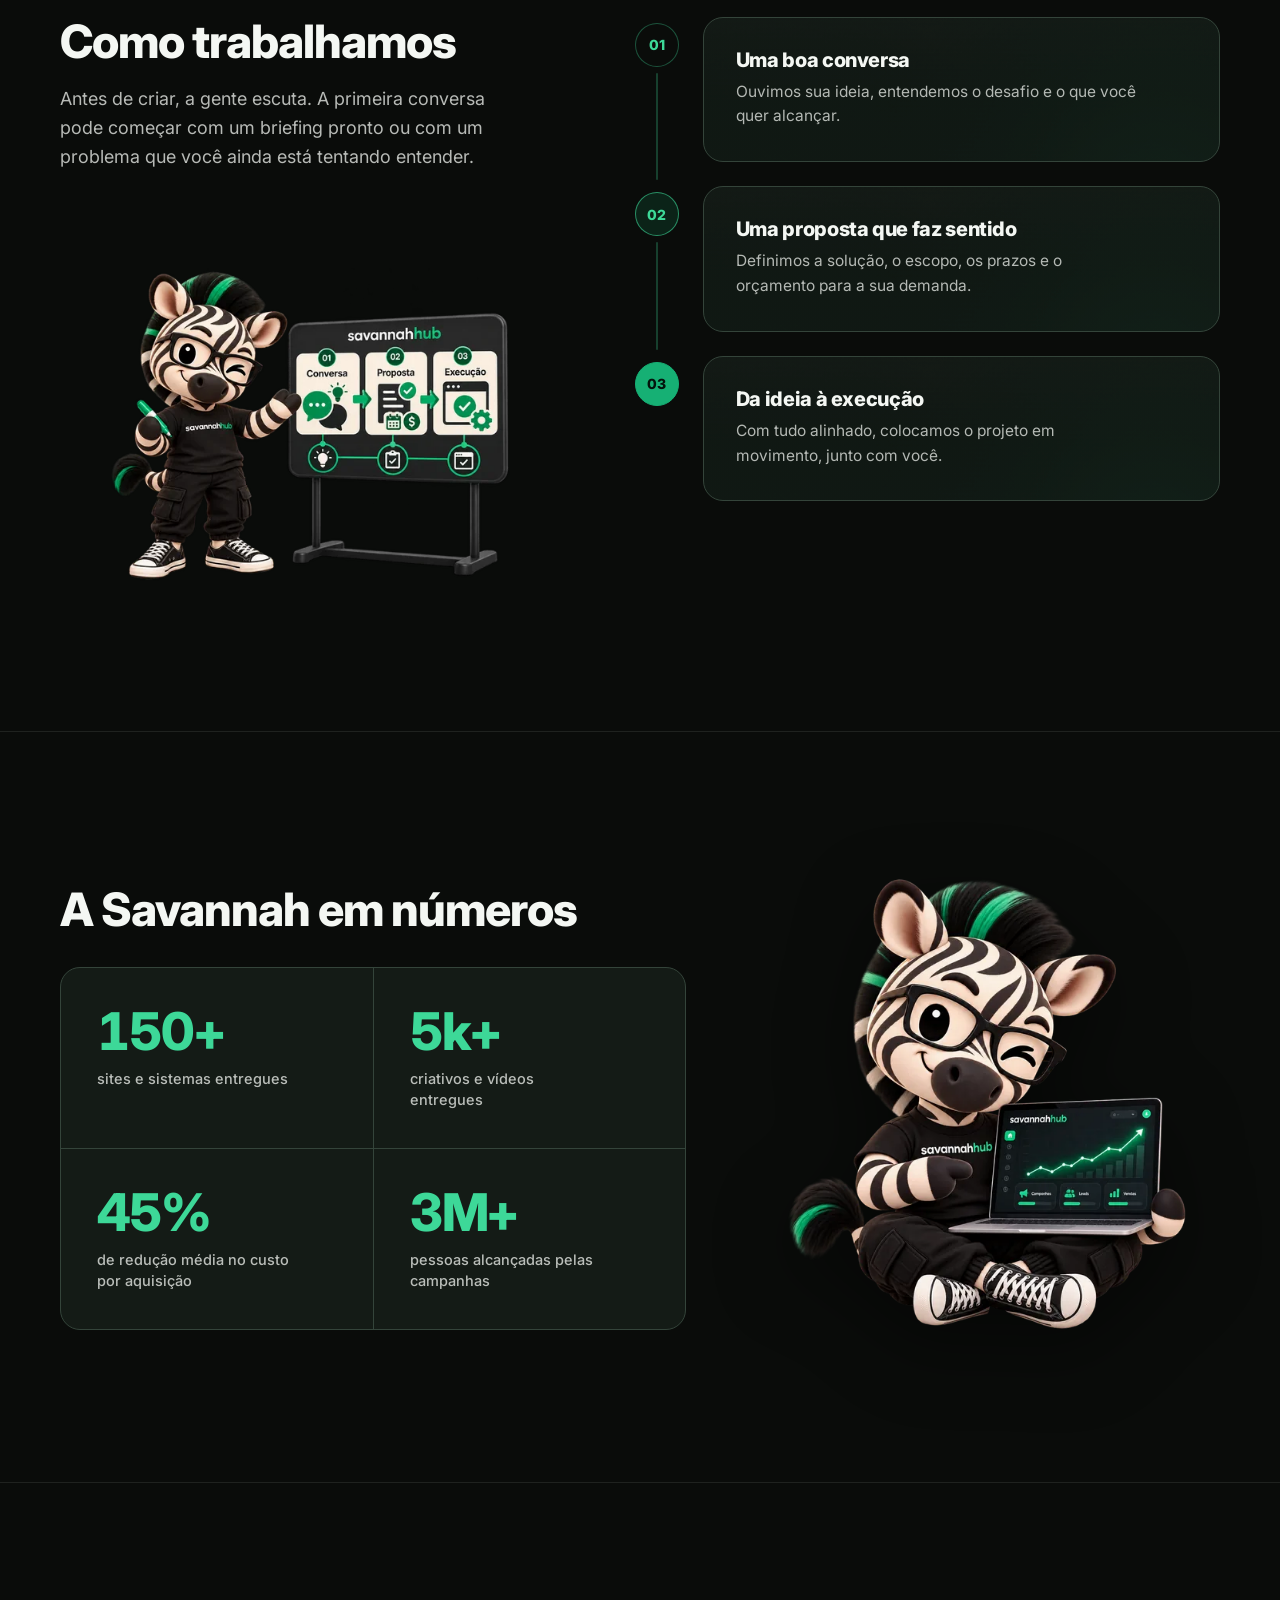
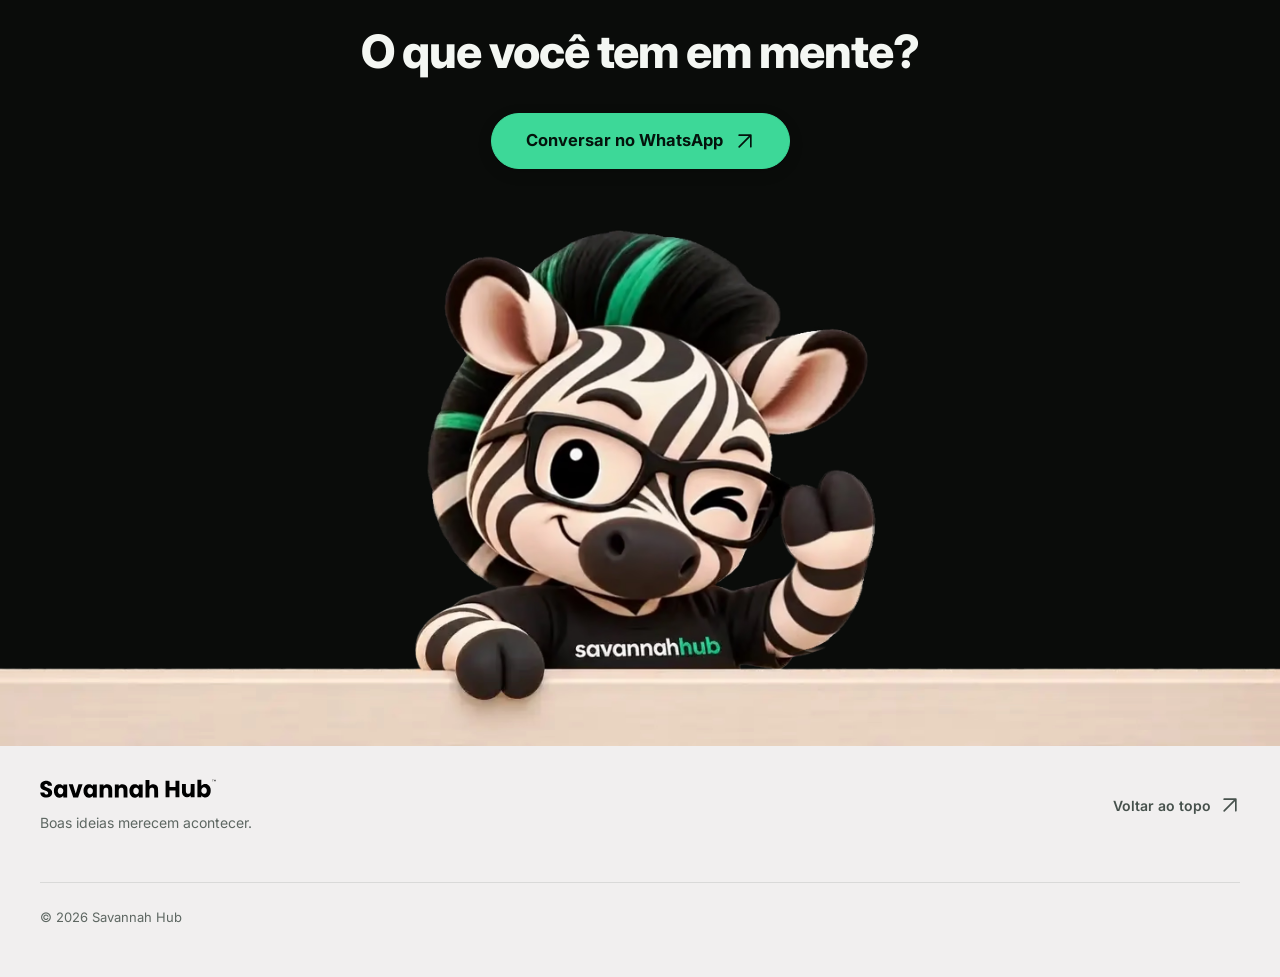
==== commit c13e8ca9: "Atualiza a abertura da Savannah e adiciona os estudos Giro Livre e Prumo Sul" ====
--- a/index.html
+++ b/index.html
@@ -88,7 +88,7 @@
       <section class="hero" aria-labelledby="hero-title">
         <div class="hero-copy">
           <h1 id="hero-title">Você traz a ideia,<br><span>a gente executa.</span></h1>
-          <p class="hero-description">Desenvolvemos sites e sistemas, produzimos vídeos e criamos campanhas digitais.</p>
+          <p class="hero-description">A Savannah cria sites e sistemas sob medida. Também posicionamos sua marca e gerenciamos as campanhas digitais que levam sua empresa a novos públicos.</p>
           <div class="hero-actions">
             <a class="button button-primary" data-whatsapp="" href="https://wa.me/5511958054512?text=Opa!%20Quero%20conversar%20sobre%20uma%20ideia%20ou%20desafio%20para%20o%20meu%20projeto." target="_blank" rel="noopener noreferrer">Vamos conversar <svg class="icon" aria-hidden="true"><use href="#arrow-up-right"></use></svg></a>
             <a class="button button-outline" href="#solucoes">Conheça as soluções <svg class="icon" aria-hidden="true"><use href="#arrow-down"></use></svg></a>
@@ -101,10 +101,11 @@
 
       <section class="section solutions" id="solucoes" aria-labelledby="solutions-title">
         <div class="container">
-          <div class="solutions-heading">
-            <div>
-              <p class="eyebrow section-label"><span>01</span> Sistemas demonstrativos</p>
-              <h2 id="solutions-title">Principais <span>soluções</span></h2>
+          <header class="solutions-heading">
+            <h2 id="solutions-title">Principais <span>soluções</span></h2>
+            <div class="solutions-intro">
+              <p class="section-intro">Teste os sistemas e explore os projetos de marca e campanha. São exemplos de como a Savannah pode criar uma solução sob medida para o seu negócio.</p>
+              <a class="project-enquiry" data-whatsapp="" href="https://wa.me/5511958054512?text=Opa!%20Quero%20conversar%20sobre%20uma%20ideia%20ou%20desafio%20para%20o%20meu%20projeto." target="_blank" rel="noopener noreferrer">Falar sobre meu projeto <svg class="icon small-icon" aria-hidden="true"><use href="#arrow-up-right"></use></svg></a>
             </div>
             <div class="solutions-navigation">
               <p class="solutions-hint">Deslize para explorar as soluções</p>
@@ -113,8 +114,8 @@
                 <button type="button" data-step="1" aria-label="Próxima solução" aria-controls="solutions-track"><svg class="icon" aria-hidden="true"><use href="#arrow-right"></use></svg></button>
               </div>
             </div>
-          </div>
-          <div class="solutions-track" id="solutions-track" role="region" aria-label="Demonstrações das soluções" tabindex="0">
+          </header>
+          <div class="solutions-track" id="solutions-track" role="region" aria-label="Sistemas, marcas e campanhas" tabindex="0">
             <article class="solution-card" aria-labelledby="solution-eixo">
               <div class="solution-visual">
                 <a class="solution-preview" href="demos/acessos/eixo.html" target="_blank" rel="noopener" aria-label="Testar Eixo Oficina (abre em nova aba)">
@@ -179,6 +180,22 @@
                 </div>
               </div>
             </article>
+            <article class="solution-card" id="giro-livre" aria-labelledby="solution-giro-livre">
+              <div class="solution-visual">
+                <a class="solution-preview" href="demos/estudos/giro-livre.html" target="_blank" rel="noopener" aria-label="Ver plano de campanha de Giro Livre (abre em nova aba)">
+                  <img src="assets/solucoes/giro-livre.webp" width="1080" height="720" loading="lazy" decoding="async" alt="Anúncio da Giro Livre com uma ciclista em uma bicicleta vermelha, pista azul e a chamada “Sua primeira pedalada.”">
+                </a>
+                <a class="solution-demo" href="demos/estudos/giro-livre.html" target="_blank" rel="noopener" aria-label="Ver plano de campanha de Giro Livre (abre em nova aba)">Ver plano de campanha <svg class="icon small-icon" aria-hidden="true"><use href="#arrow-right"></use></svg></a>
+              </div>
+              <div class="solution-copy">
+                <p class="solution-category">Estudo de campanha</p>
+                <h3 id="solution-giro-livre">Giro Livre<span>Mídia paga, copywriting e geração de leads</span></h3>
+                <p class="solution-description">Para uma escola de ciclismo, o objetivo é levar interessados até a primeira aula. O plano combina Meta Ads, Google Ads e TikTok Ads com roteiros, anúncios e uma página de inscrição pensados para quem está começando.</p>
+                <div class="solution-contact">
+                  <a data-whatsapp="" data-service="aquisicao" href="https://wa.me/5511958054512?text=Opa!%20Vi%20a%20campanha%20Giro%20Livre%20e%20quero%20conversar%20sobre%20m%C3%ADdia%20paga%2C%20copywriting%20e%20capta%C3%A7%C3%A3o%20de%20leads%20para%20o%20meu%20neg%C3%B3cio." target="_blank" rel="noopener noreferrer" aria-label="Tenho interesse em Mídia paga, copywriting e geração de leads — conversar pelo WhatsApp (abre em nova aba)">Tenho interesse <svg class="icon small-icon" aria-hidden="true"><use href="#chat"></use></svg></a>
+                </div>
+              </div>
+            </article>
             <article class="solution-card" aria-labelledby="solution-vao">
               <div class="solution-visual">
                 <a class="solution-preview" href="demos/acessos/vao.html" target="_blank" rel="noopener" aria-label="Testar Vão (abre em nova aba)">
@@ -211,6 +228,22 @@
                 </div>
               </div>
             </article>
+            <article class="solution-card" id="prumo-sul" aria-labelledby="solution-prumo-sul">
+              <div class="solution-visual">
+                <a class="solution-preview" href="demos/estudos/prumo-sul.html" target="_blank" rel="noopener" aria-label="Ver projeto de marca da Prumo Sul (abre em nova aba)">
+                  <img src="assets/solucoes/prumo-sul.webp" width="1080" height="720" loading="lazy" decoding="async" alt="Três volumes da Prumo Sul com lombadas numeradas, capas em tecido e uma fotografia de escada sob arcos prateados.">
+                </a>
+                <a class="solution-demo" href="demos/estudos/prumo-sul.html" target="_blank" rel="noopener" aria-label="Ver projeto de marca da Prumo Sul (abre em nova aba)">Ver projeto de marca <svg class="icon small-icon" aria-hidden="true"><use href="#arrow-right"></use></svg></a>
+              </div>
+              <div class="solution-copy">
+                <p class="solution-category">Estudo de branding</p>
+                <h3 id="solution-prumo-sul">Prumo Sul<span>Branding e identidade editorial</span></h3>
+                <p class="solution-description">Na livraria, às vezes só a lombada aparece. Para uma editora de arquitetura, o projeto cria uma assinatura que atravessa a coleção inteira, da capa de cada livro ao texto que o apresenta no catálogo.</p>
+                <div class="solution-contact">
+                  <a data-whatsapp="" data-service="branding" href="https://wa.me/5511958054512?text=Opa!%20Vi%20o%20estudo%20da%20Prumo%20Sul%20e%20gostaria%20de%20conversar%20sobre%20posicionamento%2C%20identidade%20visual%20e%20comunica%C3%A7%C3%A3o%20para%20a%20minha%20marca." target="_blank" rel="noopener noreferrer" aria-label="Tenho interesse em branding e identidade editorial — conversar pelo WhatsApp (abre em nova aba)">Tenho interesse <svg class="icon small-icon" aria-hidden="true"><use href="#chat"></use></svg></a>
+                </div>
+              </div>
+            </article>
           </div>
           <div class="solutions-pages" role="group" aria-label="Escolher solução" hidden></div>
         </div>
@@ -218,11 +251,10 @@
 
       <section class="section section--line" id="processo" aria-labelledby="process-title">
         <div class="container process">
-          <div class="process-intro">
-            <p class="eyebrow section-label"><span>02</span> Como trabalhamos</p>
-            <h2 id="process-title">Antes de criar,<br><span>a gente escuta.</span></h2>
-            <p>Você não precisa chegar com tudo definido. Uma ideia, um desafio ou uma pergunta já é um bom começo.</p>
-          </div>
+          <header class="process-intro">
+            <h2 id="process-title">Como trabalhamos</h2>
+            <p class="section-intro">Antes de criar, a gente escuta. A primeira conversa pode começar com um briefing pronto ou com um problema que você ainda está tentando entender.</p>
+          </header>
           <ol class="process-list">
             <li>
               <div class="step-rail"><span class="step-number" aria-hidden="true">01</span><span class="step-line" aria-hidden="true"><i class="step-spark"></i></span></div>
@@ -244,7 +276,7 @@
       <section class="section section--line" id="numeros" aria-labelledby="numbers-title">
         <div class="container numbers-layout">
           <div class="numbers-copy">
-            <h2 class="eyebrow section-label" id="numbers-title"><span>03</span> Resultados</h2>
+            <h2 id="numbers-title">A Savannah em números</h2>
             <ul class="stats" role="list">
               <li class="stat"><strong class="stat-value">150+</strong><span class="stat-label">sites e sistemas entregues</span></li>
               <li class="stat"><strong class="stat-value">5k+</strong><span class="stat-label">criativos e vídeos entregues</span></li>
@@ -258,10 +290,8 @@
 
       <section class="contact" id="contato" aria-labelledby="contact-title">
         <div class="container contact-copy">
-          <p class="eyebrow">Vamos criar juntos</p>
-          <h2 id="contact-title">Tem uma ideia<br><span>ou um problema pra resolver?</span></h2>
-          <p class="contact-intro">Conte pra gente.</p>
-          <a class="button button-primary" data-whatsapp="" href="https://wa.me/5511958054512?text=Opa!%20Quero%20conversar%20sobre%20uma%20ideia%20ou%20desafio%20para%20o%20meu%20projeto." target="_blank" rel="noopener noreferrer">Vamos conversar <svg class="icon" aria-hidden="true"><use href="#arrow-up-right"></use></svg></a>
+          <h2 id="contact-title">O que você tem em mente?</h2>
+          <a class="button button-primary" data-whatsapp="" aria-label="Conversar no WhatsApp (abre em nova aba)" href="https://wa.me/5511958054512?text=Opa!%20Quero%20conversar%20sobre%20uma%20ideia%20ou%20desafio%20para%20o%20meu%20projeto." target="_blank" rel="noopener noreferrer">Conversar no WhatsApp <svg class="icon" aria-hidden="true"><use href="#arrow-up-right"></use></svg></a>
         </div>
         <div class="contact-mascot" aria-hidden="true">
           <picture>
--- a/styles.css
+++ b/styles.css
@@ -20,7 +20,6 @@
 h1,h2,h3{text-wrap:balance}
 p{text-wrap:pretty}
 main:focus{outline:0}
-section[id]{scroll-margin-top:84px}
 ::selection{background:var(--mint);color:var(--ink)}
 .container{width:100%;max-width:1240px;margin-inline:auto;padding-inline:var(--gutter)}
 .svg-library{position:absolute;width:0;height:0;overflow:hidden;pointer-events:none}
@@ -44,11 +43,6 @@
 .button-primary:hover{background:var(--mint);border-color:var(--mint);transform:translateY(-2px);box-shadow:0 6px 18px rgba(0,0,0,.24)}
 .button-outline{background:transparent;border-color:rgba(244,247,243,.25);color:var(--white);font-weight:600}
 .button-outline:hover{border-color:rgba(61,216,152,.6);background:rgba(22,176,116,.08);transform:translateY(-2px)}
-
-/* Eyebrow */
-.eyebrow{display:flex;align-items:center;gap:10px;color:var(--green);font-size:12.5px;font-weight:700;letter-spacing:.1em;text-transform:uppercase;line-height:1.4}
-.section-label{margin-bottom:16px}
-.section-label>span{color:var(--t50)}
 
 /* Header — logo + menu hambúrguer (todas as telas) */
 .header{position:sticky;top:0;z-index:20;background:rgba(10,12,10,.82);border-bottom:1px solid var(--line);backdrop-filter:blur(16px);-webkit-backdrop-filter:blur(16px);transition:background .3s}
@@ -92,25 +86,41 @@
 .section--line{border-top:1px solid var(--line)}
 h2{font-size:var(--fs-h2);font-weight:800;line-height:1.12;letter-spacing:-.022em}
 h2 span{color:var(--mint)}
+.section-intro {
+  max-width: 52ch;
+  color: var(--t74);
+  font-size: clamp(1rem, .94rem + .24vw, 1.125rem);
+  line-height: 1.6;
+}
 
 h3{font-size:var(--fs-h3);font-weight:800;letter-spacing:-.022em;line-height:1.2}
 
 /* Demonstrações — a mesma ficha do portfólio, com as superfícies e a tipografia da agência. */
-#solucoes { scroll-margin-top: 0; }
 .solutions-heading {
-  display: flex;
-  align-items: flex-end;
-  justify-content: space-between;
-  flex-wrap: wrap;
-  gap: 14px 32px;
-  margin-bottom: clamp(20px, 3.2vw, 40px);
-}
+  display: grid;
+  gap: 14px;
+  margin-bottom: clamp(18px, 2.2vw, 30px);
+}
+.project-enquiry {
+  display: inline-flex;
+  align-items: center;
+  gap: 7px;
+  min-height: 44px;
+  margin-top: 3px;
+  color: var(--mint);
+  font-size: .9375rem;
+  font-weight: 600;
+  text-decoration: underline;
+  text-underline-offset: .24em;
+  text-decoration-color: transparent;
+}
+.project-enquiry:hover, .project-enquiry:focus-visible { text-decoration-color: currentColor; }
 .solutions-navigation, .solutions-arrows {
   display: flex;
   align-items: center;
   gap: 8px;
 }
-.solutions-navigation { gap: 16px; }
+.solutions-navigation { justify-content: space-between; gap: 16px; }
 .solutions-hint { color: var(--t74); font-size: .8rem; line-height: 1.4; }
 .solutions-arrows[hidden], .solutions-pages[hidden] { display: none; }
 .solutions-arrows button {
@@ -157,6 +167,7 @@
   border-radius: var(--panel-radius);
   background: var(--panel);
 }
+.solution-card[id] { scroll-margin-block-start: 96px; }
 .solution-visual {
   display: flex;
   flex-direction: column;
@@ -232,8 +243,16 @@
 .solutions-pages button[aria-current="true"]::before { width: 19px; background: var(--mint); }
 .solutions :is(a, button, .solutions-track):focus-visible { outline: 2px solid var(--mint); outline-offset: 2px; }
 .solutions .solution-preview:focus-visible { border-radius: 8px; }
-@media (max-width: 639px) {
-  .solutions-navigation { flex: 1 0 100%; justify-content: space-between; }
+@media (min-width: 800px) {
+  .solutions-heading {
+    grid-template-columns: minmax(0, 1fr) minmax(0, 1fr);
+    grid-template-areas: "title intro" "controls intro";
+    align-items: start;
+    gap: 12px clamp(24px, 5vw, 76px);
+  }
+  .solutions-heading h2 { grid-area: title; }
+  .solutions-intro { grid-area: intro; }
+  .solutions-navigation { grid-area: controls; justify-content: flex-start; align-self: end; }
 }
 @media (min-width: 540px) and (max-width: 899px) {
   .solutions-track { --slide-width: min(82%, 30rem); }
@@ -247,7 +266,7 @@
 
 /* Processo — intro + trilha */
 .process{display:grid;grid-template-columns:1fr;gap:48px;align-items:start}
-.process-intro>p:not(.eyebrow){font-size:15.54px;line-height:1.65;color:var(--t72);margin-top:20px;max-width:40ch}
+.process-intro .section-intro{margin-top:clamp(12px,1.5vw,22px);max-width:42ch}
 /* Zé apresentando os 3 passos — no celular fecha a seção, depois dos passos; no desktop fica sob a intro, na coluna da esquerda */
 .process-mascot{width:min(100%,420px);margin:0 auto}
 .process-mascot img{display:block;width:100%;height:auto}
@@ -270,6 +289,7 @@
 
 /* Resultados — números em grade 2×2 + mascote */
 .numbers-layout{display:grid;grid-template-columns:1fr;gap:36px;align-items:end}
+.numbers-copy h2{margin-bottom:clamp(20px,2.5vw,34px)}
 .stats {
   display: grid;
   grid-template-columns: repeat(2, minmax(0, 1fr));
@@ -296,8 +316,6 @@
 /* Contato — convite centrado sobre o fundo do site; logo abaixo o Zé espia por cima do balcão, e o balcão vira o rodapé */
 .contact{border-top:1px solid var(--line);padding-top:var(--sec)}
 .contact-copy{display:flex;flex-direction:column;align-items:center;max-width:800px;text-align:center}
-.contact .eyebrow{justify-content:center;margin-bottom:18px}
-.contact-intro{font-size:17px;line-height:1.6;color:var(--t74);margin-top:18px;max-width:34ch}
 .contact .button-primary{margin-top:30px;width:100%;min-height:56px;font-size:16.5px;background:var(--mint);border-color:var(--mint)}
 .contact .button-primary:hover{background:#6ee3af;border-color:#6ee3af}
 .contact-mascot{margin-top:28px;line-height:0}
@@ -337,7 +355,6 @@
   :root{--gutter:32px;--sec:120px;}
   .icon{width:20px;height:20px}
   .button{gap:12px;min-height:56px;padding:16px 32px;font-size:17px}
-  section[id]{scroll-margin-top:96px}
   .header-inner{gap:24px;min-height:80px;padding-block:16px}
   .brand{width:164px}
   .menu{position:absolute;top:100%;left:0;right:0;grid-template-rows:1fr;transform:translateY(-8px);transition:opacity .25s ease,transform .25s ease,visibility 0s .25s}
@@ -345,18 +362,14 @@
   .menu-nav{display:flex;justify-content:flex-end;padding-block:10px;overflow:visible}
   .menu-panel{width:320px;padding:8px 20px 20px;background:rgba(10,12,10,.96);border:1px solid var(--border);border-radius:20px;box-shadow:0 24px 60px rgba(0,0,0,.5);backdrop-filter:blur(16px);-webkit-backdrop-filter:blur(16px)}
   .menu-link{min-height:50px}
-  .eyebrow{font-size:13px}
-  .section-label{margin-bottom:18px}
   h2{line-height:1.08}
   .process{gap:64px}
-  .process-intro>p:not(.eyebrow){margin-top:22px}
   .process-list li{column-gap:24px;padding-bottom:24px}
   .step-line{bottom:-18px}
   .step-card{padding:30px 32px 32px}
   .process-list h3{font-size:20px}
   .process-list p{font-size:15.5px}
   .stat-label{font-size:14.5px}
-  .contact-intro{font-size:18px}
   .contact .button-primary{margin-top:36px}
   .contact-mascot{margin-top:36px}
   .footer{padding:0 var(--gutter) 48px}
